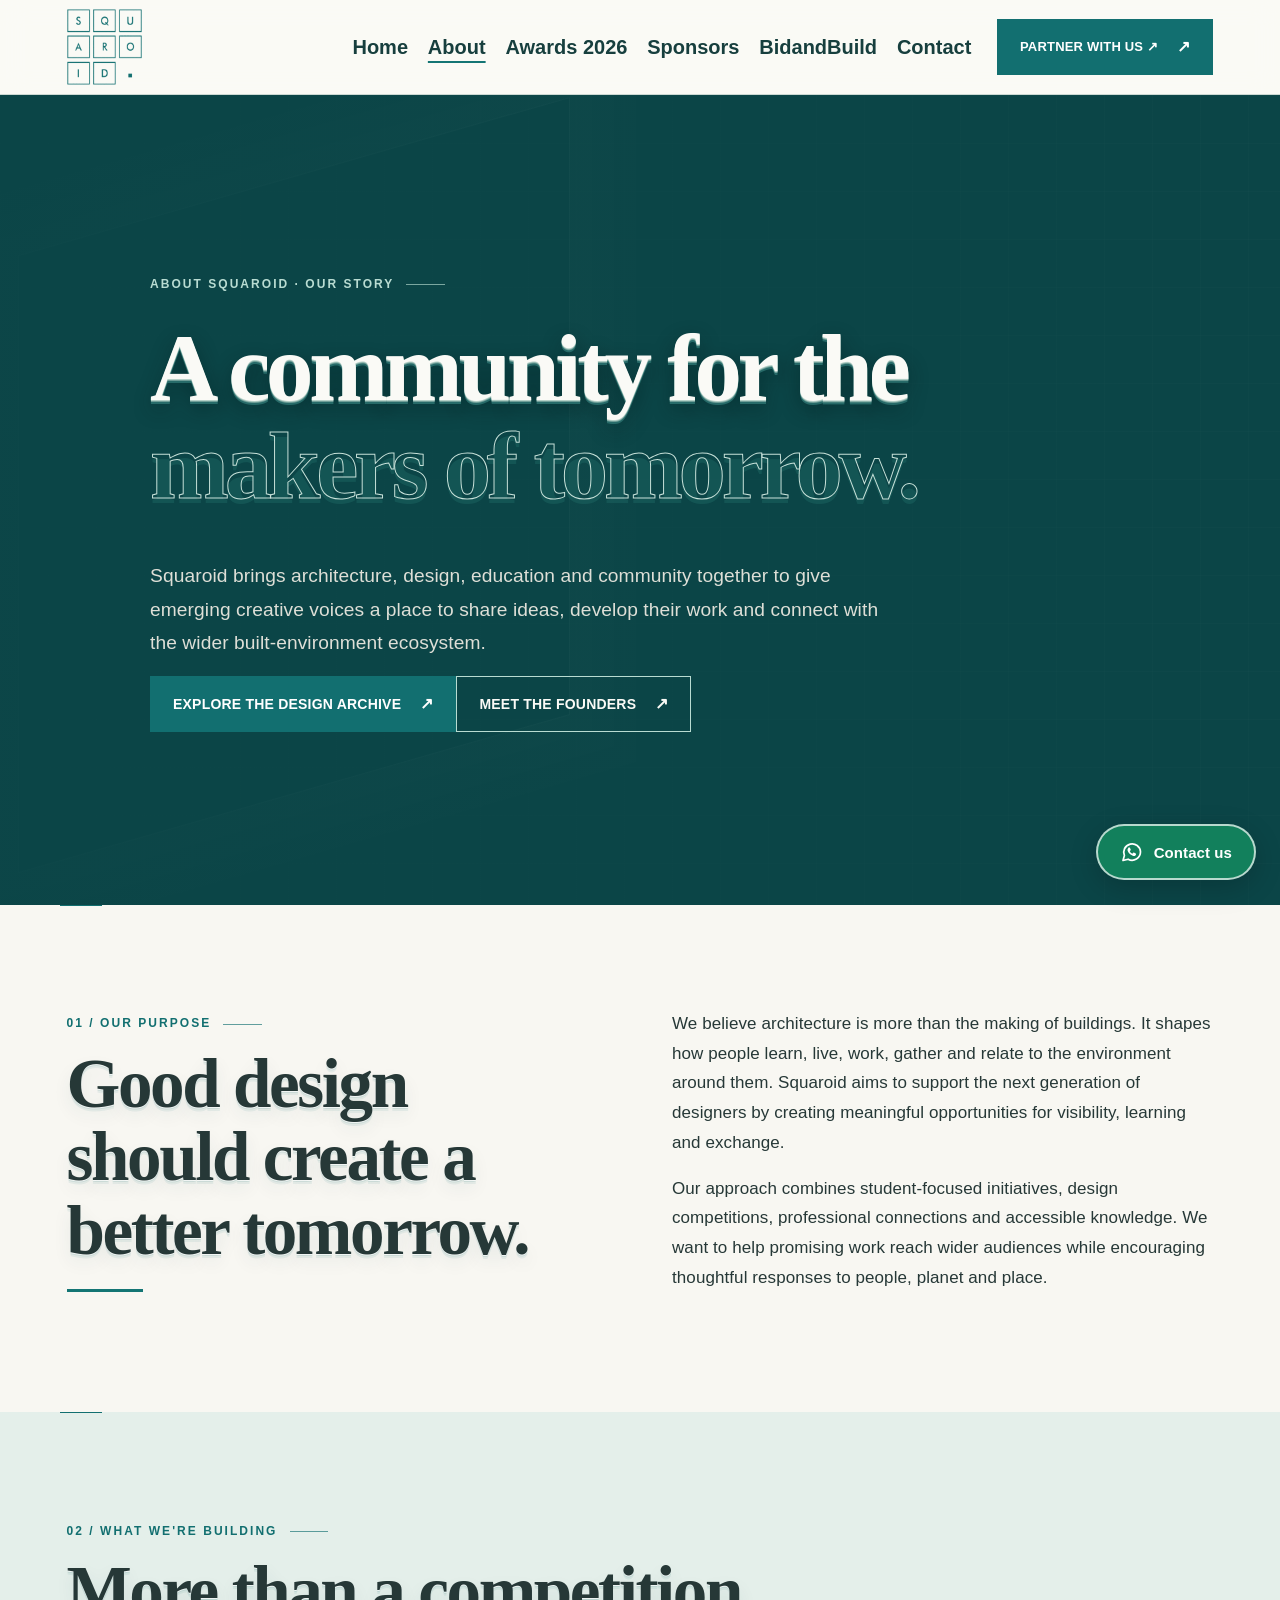
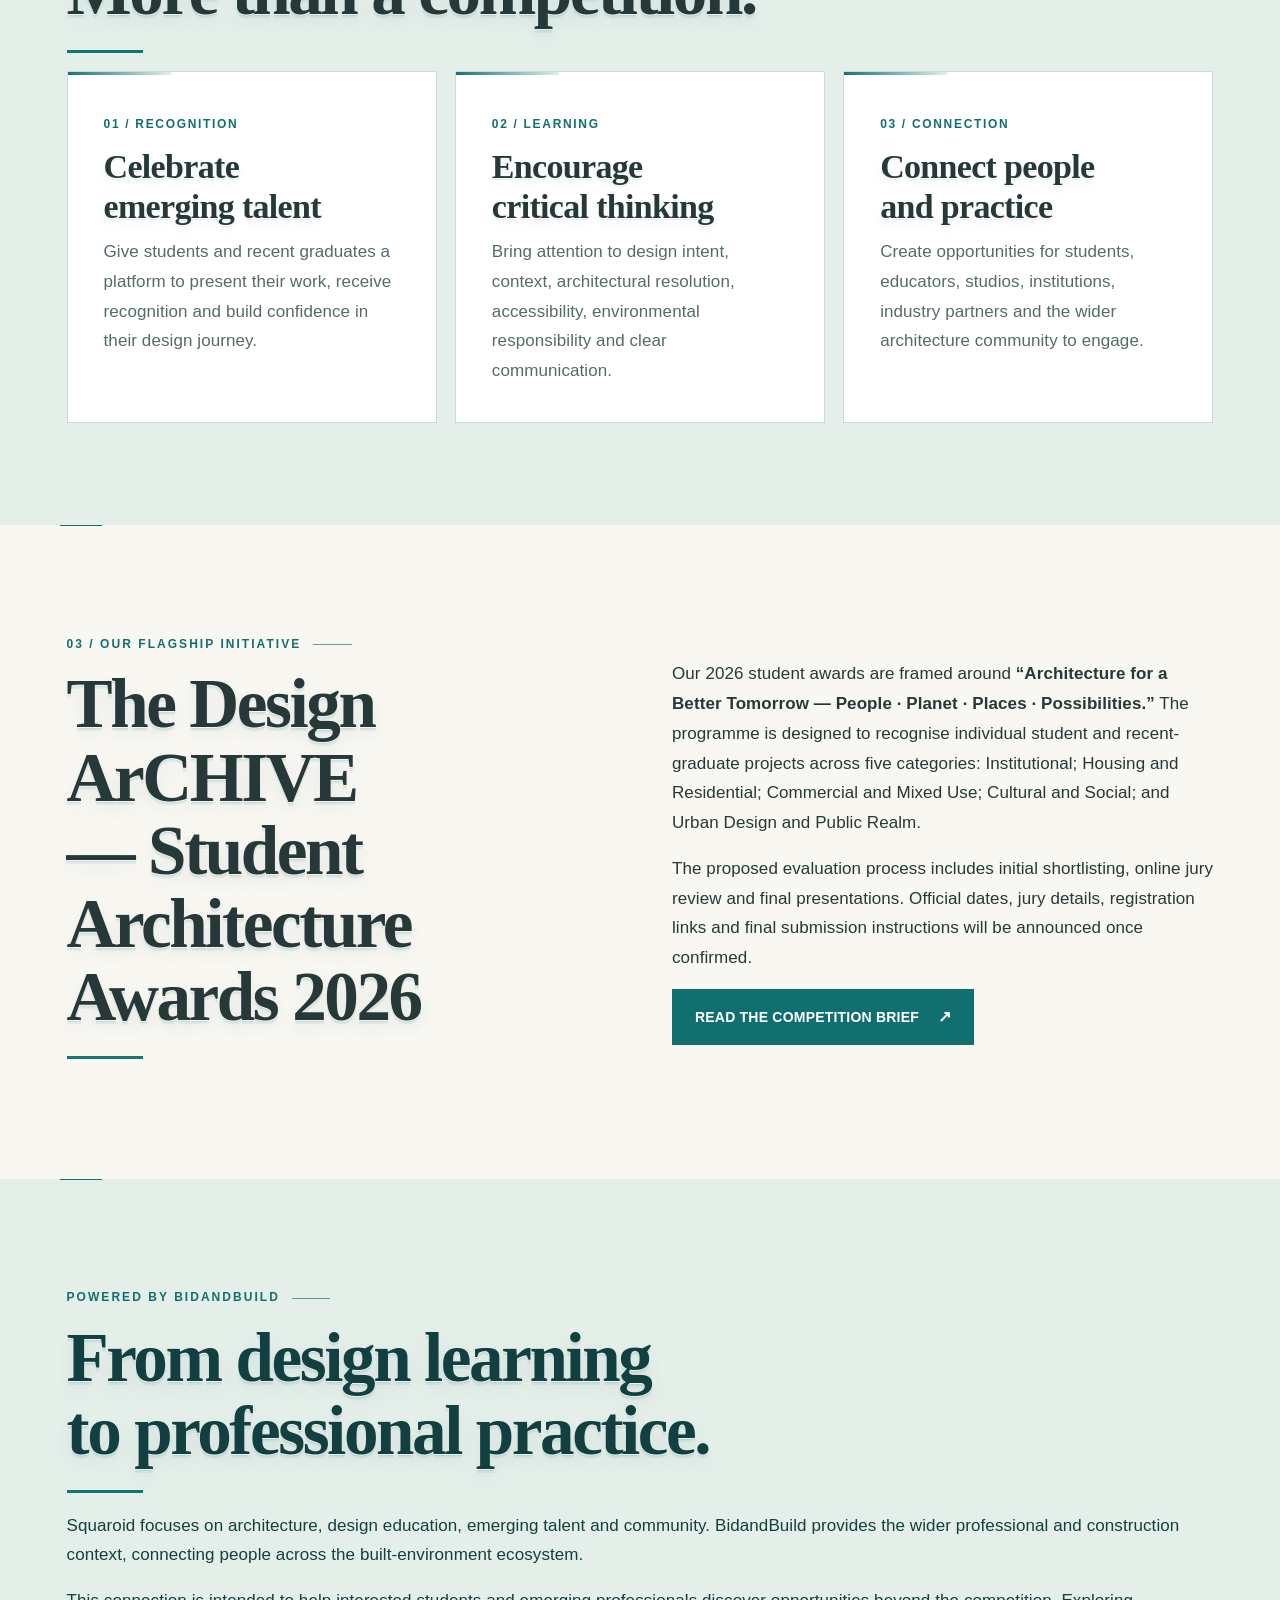
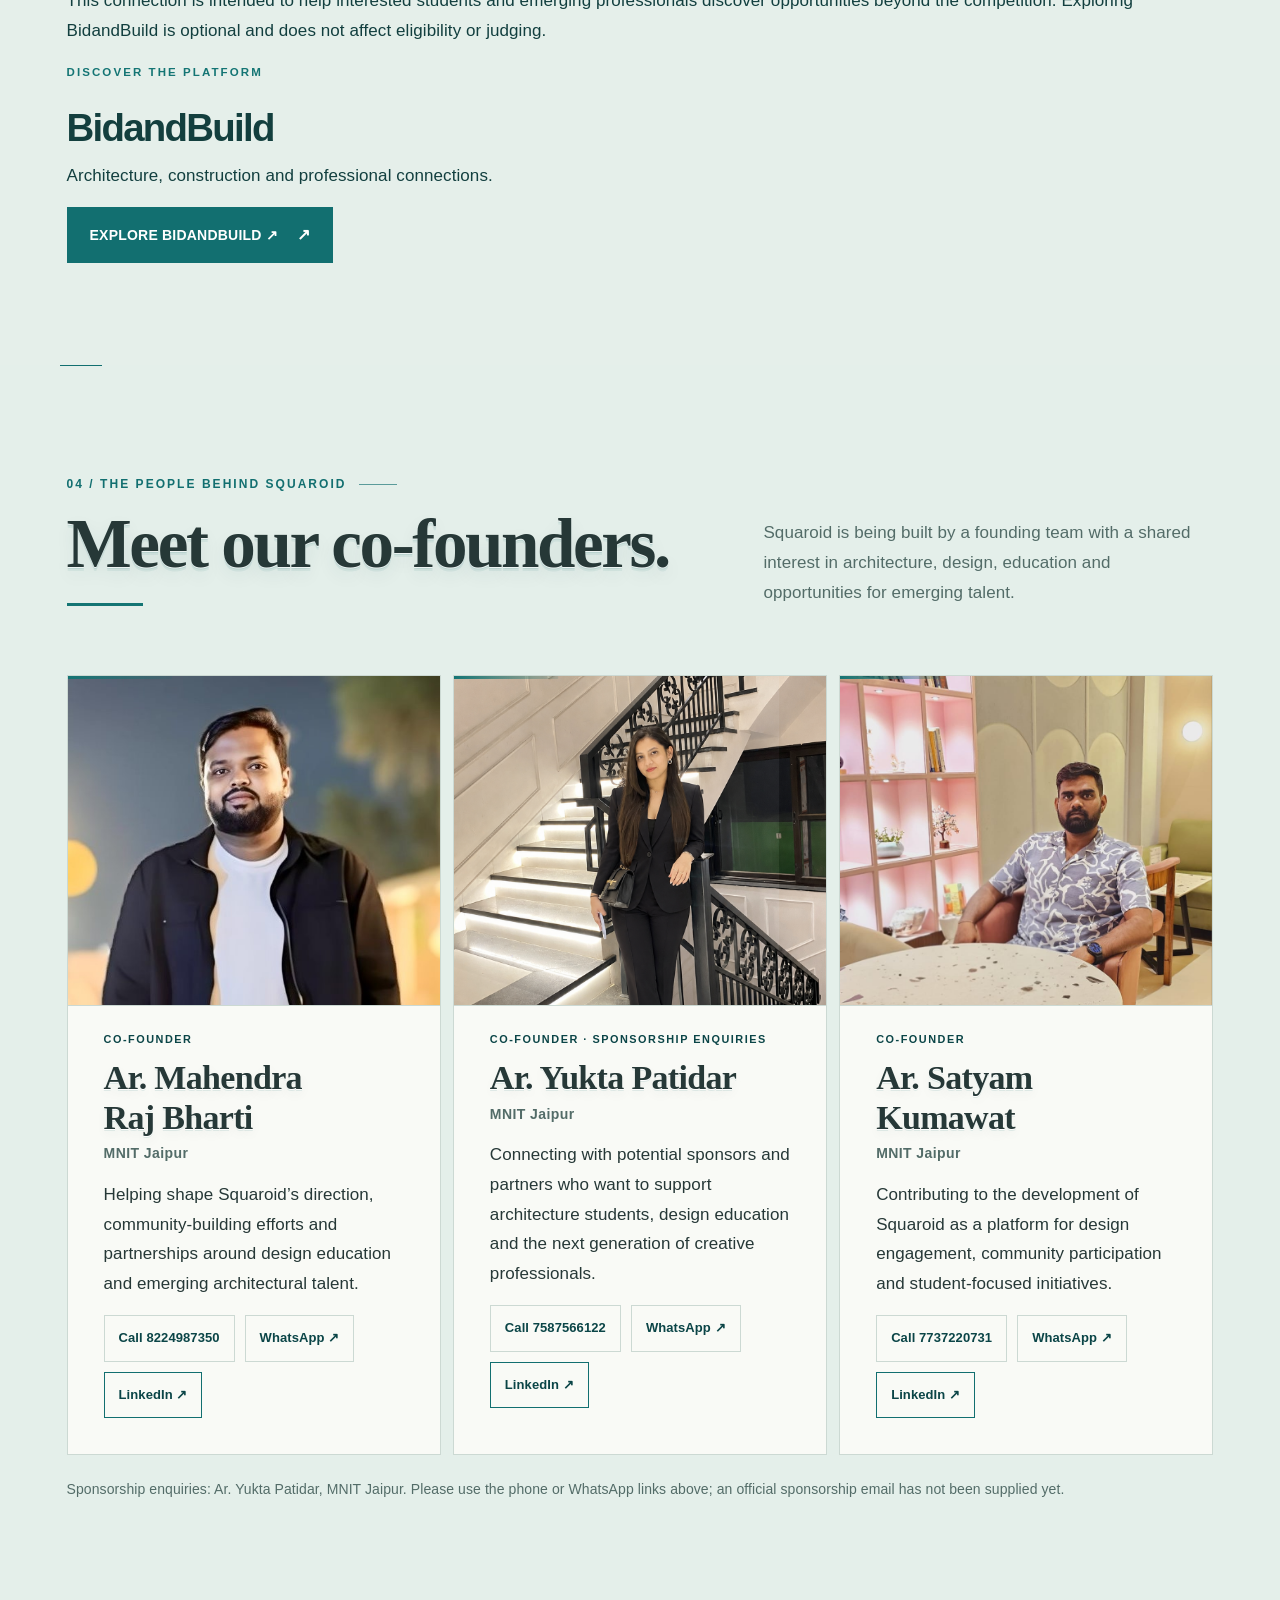
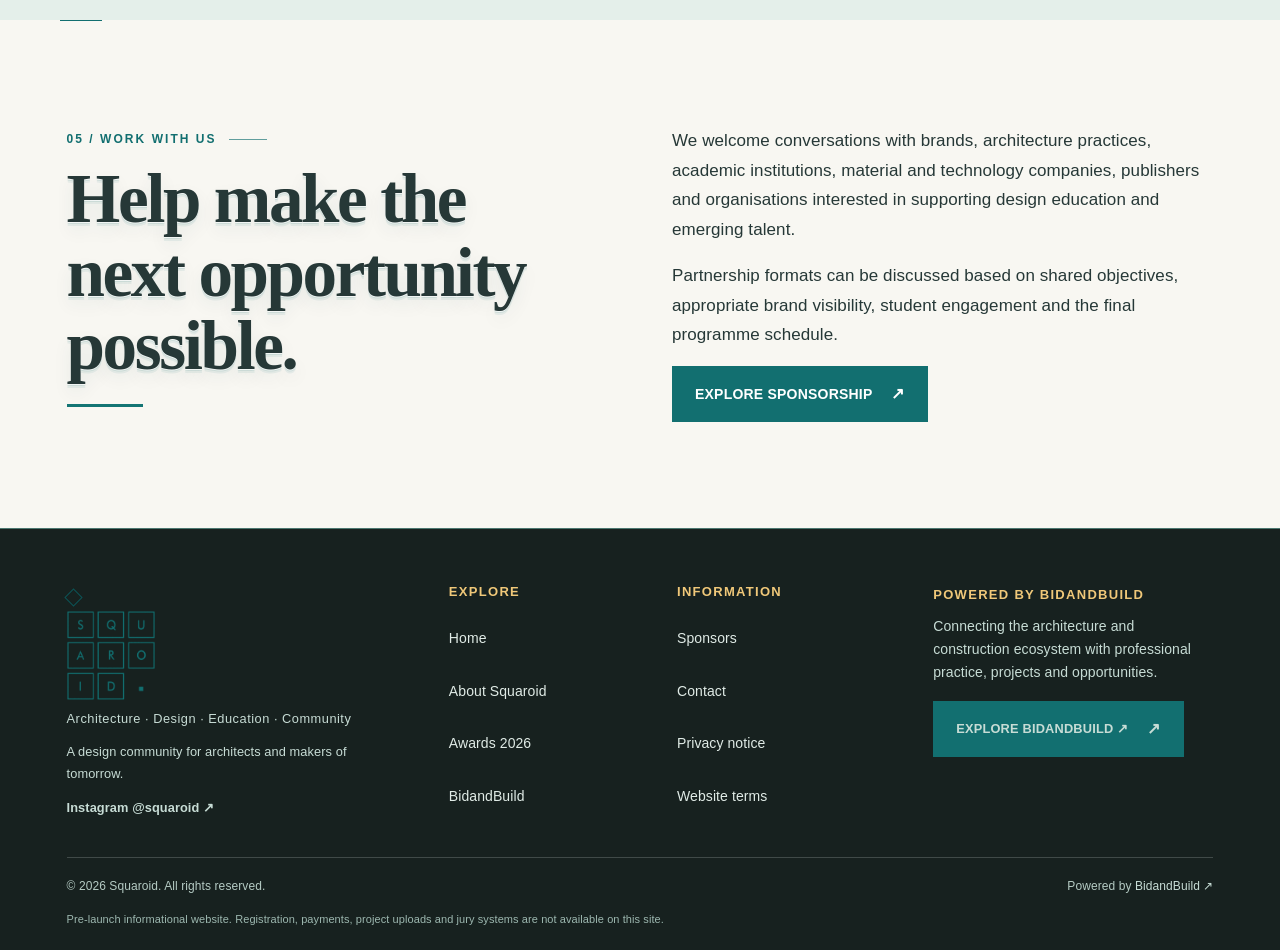
==== about.html @ 677e897d "Configure Squaroid custom domain" ====
<!doctype html>
<!DOCTYPE html>

<!DOCTYPE html>

<!DOCTYPE html>

<html lang="en">
<head>
<meta charset="utf-8"/><meta content="width=device-width,initial-scale=1" name="viewport"/>
<title>About Squaroid | Founding Team, Mission &amp; Community</title>
<meta content="Meet the founding team of Squaroid and discover our mission to connect architecture, design, education and emerging talent through competitions and community." name="description"/>
<meta content="about Squaroid, architecture community India, architecture student awards, design education, architecture competition India, Squaroid founders" name="keywords"/>
<meta content="About Squaroid — Architecture, Design and Community" property="og:title"/>
<meta content="A design community for architects and makers of tomorrow." property="og:description"/>
<link href="assets/squaroid-favicon.png" rel="icon" type="image/png"/><link href="assets/site.css" rel="stylesheet"/>
<meta content="Squaroid" property="og:site_name"/><meta content="website" property="og:type"/><meta content="index,follow,max-image-preview:large" name="robots"/><meta content="https://www.squaroid.in/assets/squaroid-official-logo-teal.png" property="og:image"/><meta content="summary_large_image" name="twitter:card"/><meta content="#F8F7F2" name="theme-color"/><link rel="canonical" href="https://www.squaroid.in/about.html"/><meta property="og:url" content="https://www.squaroid.in/about.html"/></head>
<body>
<header class="site-header"><div class="wrap nav" id="nav">
<a aria-label="Squaroid home" class="brand squaroid-logo-link" href="index.html"><img alt="Squaroid logo: teal letters in architectural grid boxes" src="assets/squaroid-official-logo-teal.png"/></a>
<button aria-expanded="false" aria-label="Open menu" class="menu" id="menu">☰</button>
<nav aria-label="Main navigation" class="nav-links"><a href="index.html">Home</a><a aria-current="page" href="about.html">About</a><a href="competition.html">Awards 2026</a><a href="sponsorship.html">Sponsors</a><a href="bidandbuild.html">BidandBuild</a><a href="contact.html">Contact</a></nav>
<a class="btn btn-small" href="sponsorship.html">Partner with us ↗</a>
</div></header>
<main>
<section class="hero"><div class="wrap hero-content">
<div class="eyebrow">ABOUT SQUAROID · OUR STORY</div>
<h1>A community for the <span class="outline">makers of tomorrow.</span></h1>
<p>Squaroid brings architecture, design, education and community together to give emerging creative voices a place to share ideas, develop their work and connect with the wider built-environment ecosystem.</p>
<div class="hero-actions"><a class="btn" href="competition.html">Explore The Design ArCHIVE</a><a class="btn btn-secondary" href="#founding-team">Meet the Founders</a></div>
</div></section>
<section class="section"><div class="wrap two-col">
<div><div class="eyebrow">01 / Our purpose</div><h2>Good design should create a better tomorrow.</h2></div>
<div><p>We believe architecture is more than the making of buildings. It shapes how people learn, live, work, gather and relate to the environment around them. Squaroid aims to support the next generation of designers by creating meaningful opportunities for visibility, learning and exchange.</p><p>Our approach combines student-focused initiatives, design competitions, professional connections and accessible knowledge. We want to help promising work reach wider audiences while encouraging thoughtful responses to people, planet and place.</p></div>
</div></section>
<section class="section sponsor-focus"><div class="wrap"><div class="eyebrow">02 / What we're building</div><h2>More than a competition.</h2><div class="grid-3">
<article class="tile"><span class="num">01 / RECOGNITION</span><h3>Celebrate emerging talent</h3><p>Give students and recent graduates a platform to present their work, receive recognition and build confidence in their design journey.</p></article>
<article class="tile"><span class="num">02 / LEARNING</span><h3>Encourage critical thinking</h3><p>Bring attention to design intent, context, architectural resolution, accessibility, environmental responsibility and clear communication.</p></article>
<article class="tile"><span class="num">03 / CONNECTION</span><h3>Connect people and practice</h3><p>Create opportunities for students, educators, studios, institutions, industry partners and the wider architecture community to engage.</p></article>
</div></div></section>
<section class="section"><div class="wrap two-col">
<div><div class="eyebrow">03 / Our flagship initiative</div><h2>The Design ArCHIVE — Student Architecture Awards 2026</h2></div>
<div><p>Our 2026 student awards are framed around <strong>“Architecture for a Better Tomorrow — People · Planet · Places · Possibilities.”</strong> The programme is designed to recognise individual student and recent-graduate projects across five categories: Institutional; Housing and Residential; Commercial and Mixed Use; Cultural and Social; and Urban Design and Public Realm.</p><p>The proposed evaluation process includes initial shortlisting, online jury review and final presentations. Official dates, jury details, registration links and final submission instructions will be announced once confirmed.</p><a class="btn" href="competition.html">Read the Competition Brief</a></div>
</div></section>
<section class="section bnb-platform" id="bidandbuild-connection"><div class="wrap bnb-platform-inner"><div><div class="eyebrow">Powered by BidandBuild</div><h2>From design learning to professional practice.</h2><p>Squaroid focuses on architecture, design education, emerging talent and community. BidandBuild provides the wider professional and construction context, connecting people across the built-environment ecosystem.</p><p>This connection is intended to help interested students and emerging professionals discover opportunities beyond the competition. Exploring BidandBuild is optional and does not affect eligibility or judging.</p></div><div class="bnb-card"><span class="bnb-kicker">DISCOVER THE PLATFORM</span><div class="bnb-wordmark">BidandBuild</div><p>Architecture, construction and professional connections.</p><a class="btn" href="https://www.bidandbuild.in/?utm_source=squaroid&amp;utm_medium=website&amp;utm_campaign=brand_awareness" rel="noopener noreferrer" target="_blank">Explore BidandBuild ↗</a></div></div></section>
<section class="section sponsor-focus" id="founding-team"><div class="wrap">
<div class="section-head"><div><div class="eyebrow">04 / The people behind Squaroid</div><h2>Meet our co-founders.</h2></div><p>Squaroid is being built by a founding team with a shared interest in architecture, design, education and opportunities for emerging talent.</p></div>
<div class="team-grid"><article class="contact-card team-card">
<img alt="Ar. Mahendra Raj Bharti, Squaroid co-founder" class="founder-photo" decoding="async" loading="lazy" src="assets/founder-mahendra-original.jpg"/>
<div class="person-role">Co-founder</div>
<h3>Ar. Mahendra Raj Bharti</h3>
<p class="affiliation">MNIT Jaipur</p>
<p>Helping shape Squaroid’s direction, community-building efforts and partnerships around design education and emerging architectural talent.</p>
<div class="contact-actions">
<a href="tel:+918224987350">Call 8224987350</a>
<a href="https://wa.me/918224987350" rel="noopener noreferrer" target="_blank">WhatsApp ↗</a>
<a aria-label="View Ar. Mahendra Raj Bharti on LinkedIn" href="https://www.linkedin.com/in/mahendrarajbharti/" rel="noopener noreferrer" target="_blank">LinkedIn ↗</a>
</div>
</article>
<article class="contact-card team-card">
<img alt="Ar. Yukta Patidar, Squaroid co-founder and sponsorship contact" class="founder-photo" decoding="async" loading="lazy" src="assets/founder-yukta-original.png"/>
<div class="person-role">Co-founder · Sponsorship Enquiries</div>
<h3>Ar. Yukta Patidar</h3>
<p class="affiliation">MNIT Jaipur</p>
<p>Connecting with potential sponsors and partners who want to support architecture students, design education and the next generation of creative professionals.</p>
<div class="contact-actions">
<a href="tel:+917587566122">Call 7587566122</a>
<a href="https://wa.me/917587566122" rel="noopener noreferrer" target="_blank">WhatsApp ↗</a>
<a aria-label="View Ar. Yukta Patidar on LinkedIn" href="http://www.linkedin.com/in/yukta-patidar" rel="noopener noreferrer" target="_blank">LinkedIn ↗</a>
</div>
</article>
<article class="contact-card team-card">
<img alt="Ar. Satyam Kumawat, Squaroid co-founder" class="founder-photo" decoding="async" loading="lazy" src="assets/founder-satyam-original.jpeg"/>
<div class="person-role">Co-founder</div>
<h3>Ar. Satyam Kumawat</h3>
<p class="affiliation">MNIT Jaipur</p>
<p>Contributing to the development of Squaroid as a platform for design engagement, community participation and student-focused initiatives.</p>
<div class="contact-actions">
<a href="tel:+917737220731">Call 7737220731</a>
<a href="https://wa.me/917737220731" rel="noopener noreferrer" target="_blank">WhatsApp ↗</a>
<a aria-label="View Ar. Satyam Kumawat on LinkedIn" href="https://www.linkedin.com/in/satyam-kumawat-3a5572195?utm_source=share_via&amp;utm_content=profile&amp;utm_medium=member_android" rel="noopener noreferrer" target="_blank">LinkedIn ↗</a>
</div>
</article></div>
<p class="small muted" style="margin-top:22px">Sponsorship enquiries: Ar. Yukta Patidar, MNIT Jaipur. Please use the phone or WhatsApp links above; an official sponsorship email has not been supplied yet.</p>
</div></section>
<section class="section"><div class="wrap two-col"><div><div class="eyebrow">05 / Work with us</div><h2>Help make the next opportunity possible.</h2></div><div><p>We welcome conversations with brands, architecture practices, academic institutions, material and technology companies, publishers and organisations interested in supporting design education and emerging talent.</p><p>Partnership formats can be discussed based on shared objectives, appropriate brand visibility, student engagement and the final programme schedule.</p><a class="btn" href="sponsorship.html">Explore Sponsorship</a></div></div></section>
</main>
<footer class="site-footer"><div class="wrap"><div class="footer-grid">
<div class="footer-intro"><a aria-label="Squaroid home" class="brand squaroid-footer-logo" href="index.html"><img alt="Squaroid logo" src="assets/squaroid-official-logo-teal.png"/></a><p class="footer-tagline">Architecture · Design · Education · Community</p><p>A design community for architects and makers of tomorrow.</p><a class="footer-social" href="https://www.instagram.com/squaroid/" rel="noopener noreferrer" target="_blank">Instagram @squaroid ↗</a></div>
<div class="footer-links"><strong>Explore</strong><a href="index.html">Home</a><a href="about.html">About Squaroid</a><a href="competition.html">Awards 2026</a><a href="bidandbuild.html">BidandBuild</a></div>
<div class="footer-links"><strong>Information</strong><a href="sponsorship.html">Sponsors</a><a href="contact.html">Contact</a><a href="privacy.html">Privacy notice</a><a href="terms.html">Website terms</a></div>
<div class="footer-partner"><strong>Powered by BidandBuild</strong><p>Connecting the architecture and construction ecosystem with professional practice, projects and opportunities.</p><a class="btn btn-small" href="https://www.bidandbuild.in/?utm_source=squaroid&amp;utm_medium=website&amp;utm_campaign=brand_footer" rel="noopener noreferrer" target="_blank">Explore BidandBuild ↗</a></div>
</div><div class="footer-bottom"><span>© 2026 Squaroid. All rights reserved.</span><span>Powered by <a href="https://www.bidandbuild.in/?utm_source=squaroid&amp;utm_medium=website&amp;utm_campaign=brand_footer" rel="noopener noreferrer" target="_blank">BidandBuild ↗</a></span></div><p class="footer-note">Pre-launch informational website. Registration, payments, project uploads and jury systems are not available on this site.</p></div></footer>
<script defer="" src="assets/site.js"></script>
<a aria-label="Contact Squaroid on WhatsApp" class="whatsapp-float" href="https://wa.me/917587566122?text=Hello%20Squaroid%2C%20I%20would%20like%20to%20know%20more%20about%20the%20Design%20ArCHIVE%20Awards%20and%20partnership%20opportunities." rel="noopener noreferrer" target="_blank"><svg aria-hidden="true" class="whatsapp-symbol" focusable="false" viewbox="0 0 24 24"><path d="M20.5 11.8a8.4 8.4 0 0 1-12.4 7.4L3 20.5l1.4-4.9a8.4 8.4 0 1 1 16.1-3.8Z" fill="none" stroke="currentColor" stroke-linejoin="round" stroke-width="1.7"></path><path d="M8.2 7.9c.2-.5.4-.5.7-.5h.5c.2 0 .4.1.5.4l.8 1.8c.1.2.1.4-.1.6l-.6.7c-.2.2-.2.4-.1.6.5.9 1.2 1.6 2.1 2.1.2.1.4.1.6-.1l.7-.8c.2-.2.4-.2.6-.1l1.8.8c.3.1.4.3.4.5 0 .4-.2 1.1-.7 1.5-.5.4-1.1.6-1.8.5-1-.1-2.3-.7-3.7-1.9-1.2-1-2.1-2.4-2.3-3.5-.2-.9.1-1.8.6-2.3Z" fill="currentColor"></path></svg><span class="whatsapp-label">Contact us</span></a>
</body></html>
---- assets/site.css ----
:root{--ink:#20221f;--paper:#efede6;--white:#faf9f5;--muted:#777970;--line:#cbc8bd;--bronze:#b88759;--bronze-dark:#80583a;--sage:#6e817f;--serif:"Playfair Display",Georgia,serif;--sans:"DM Sans",Arial,sans-serif}
*{box-sizing:border-box}html{scroll-behavior:smooth;scroll-padding-top:90px}body{margin:0;color:var(--ink);background:var(--paper);font-family:var(--sans);line-height:1.65;background-image:linear-gradient(#464c4407 1px,transparent 1px),linear-gradient(90deg,#464c4407 1px,transparent 1px);background-size:32px 32px}a{color:inherit;text-decoration:none}img{max-width:100%;display:block}.wrap{width:min(1160px,calc(100% - 42px));margin:auto}.eyebrow{font-size:.7rem;letter-spacing:.18em;text-transform:uppercase;font-weight:700;color:var(--bronze-dark)}h1,h2,h3,.serif{font-family:var(--serif);font-weight:500;letter-spacing:-.035em}h1{font-size:clamp(3rem,8vw,6.5rem);line-height:.98;margin:18px 0 22px}h2{font-size:clamp(2.25rem,5vw,4rem);line-height:1.08;margin:10px 0 18px}h3{font-size:1.35rem;line-height:1.3;margin:8px 0}p{margin:0 0 16px}.muted{color:var(--muted)}.small{font-size:.82rem}.topline{height:4px;background:linear-gradient(90deg,var(--sage),var(--bronze),#ded1b9)}
header{position:sticky;top:0;z-index:20;background:#efede6ed;backdrop-filter:blur(14px);border-bottom:1px solid var(--line)}.nav{min-height:75px;display:flex;align-items:center;justify-content:space-between;gap:20px}.brand{font-weight:700;letter-spacing:.15em;font-size:1.08rem;white-space:nowrap}.brand:before{content:"";display:inline-block;width:11px;height:11px;border:1px solid var(--bronze-dark);transform:rotate(45deg);margin-right:10px}.brand small{display:block;margin-left:23px;font-size:.56rem;font-weight:500;letter-spacing:.04em;color:var(--muted)}.navlinks{display:flex;gap:19px;font-size:.78rem}.navlinks a:hover{color:var(--bronze-dark)}.nav-cta{border:1px solid var(--ink);padding:10px 13px;font-size:.7rem;font-weight:700;letter-spacing:.08em;text-transform:uppercase}.nav-cta:hover{background:var(--ink);color:var(--white)}.menu{display:none;border:0;background:none;font-size:1.6rem}
.btn{display:inline-flex;align-items:center;justify-content:center;padding:13px 17px;border:1px solid var(--ink);background:transparent;color:var(--ink);font-size:.72rem;font-weight:700;letter-spacing:.08em;text-transform:uppercase;transition:transform .25s,background .25s,color .25s;position:relative;overflow:hidden}.btn:hover{transform:translateY(-2px);background:var(--ink);color:white}.btn.gold{background:var(--bronze);border-color:var(--bronze);color:#191b18}.btn.gold:hover{background:#c69a6c}.btn.light{border-color:#e8e1d5;color:white}.btn.light:hover{background:white;color:var(--ink)}.hero{min-height:570px;display:flex;align-items:center;position:relative;overflow:hidden;background:#202521;color:#f8f5ee;isolation:isolate}.hero-bg{position:absolute;inset:0;z-index:-2;background:linear-gradient(90deg,#171a17f2 0%,#171a17c9 48%,#171a1728 100%),url("https://images.unsplash.com/photo-1511818966892-d7d671e672a2?auto=format&fit=crop&w=2200&q=85") center/cover}.hero:after{content:"";position:absolute;inset:18px;z-index:-1;border:1px solid #e8d7bb38;pointer-events:none}.hero-content{padding:80px 0;max-width:850px}.hero .eyebrow{color:#d4b48b}.hero .outline{color:transparent;-webkit-text-stroke:1px #f4ead9}.hero p{max-width:620px;color:#dedfd7;font-size:1.04rem}.actions{display:flex;flex-wrap:wrap;gap:12px;margin:25px 0}.hero-meta{display:flex;gap:30px;flex-wrap:wrap;border-top:1px solid #666a60;padding-top:18px;color:#d0d0c7;font-size:.68rem;text-transform:uppercase;letter-spacing:.1em}.hero-meta strong{display:block;color:#fff;font-size:.82rem;letter-spacing:.03em}
.section{padding:80px 0;position:relative}.section:before{content:"";position:absolute;left:max(21px,calc((100% - 1160px)/2));top:0;width:42px;height:1px;background:var(--bronze)}.section-head{display:flex;justify-content:space-between;align-items:end;gap:28px;margin-bottom:35px}.section-head p{max-width:450px;color:var(--muted)}.two-col{display:grid;grid-template-columns:1fr 1fr;gap:55px;align-items:center}.intro-copy{font-size:1.08rem}.pillars{display:grid;grid-template-columns:1fr 1fr;border-top:1px solid var(--line);border-left:1px solid var(--line)}.pillar{padding:21px;border-right:1px solid var(--line);border-bottom:1px solid var(--line);min-height:140px;transition:transform .25s}.pillar:hover,.tile:hover{transform:translateY(-4px)}.pillar .num{font-size:.68rem;color:var(--bronze-dark)}.pillar h3{font-size:1.4rem}.pillar p{font-size:.8rem;color:var(--muted);margin:0}.dark{background:#202521;color:var(--white);background-image:linear-gradient(90deg,transparent 49.8%,#ffffff0a 50%,transparent 50.2%),linear-gradient(#ffffff08 1px,transparent 1px);background-size:100% 100%,100% 48px}.dark .eyebrow{color:#c9a779}.dark p{color:#c4c5bc}.grid-2{display:grid;grid-template-columns:repeat(2,1fr);gap:12px}.grid-3{display:grid;grid-template-columns:repeat(3,1fr);gap:12px}.grid-4{display:grid;grid-template-columns:repeat(4,1fr);gap:10px}.tile{border:1px solid var(--line);padding:22px;min-height:140px;transition:transform .25s,border-color .25s;background:#faf9f540}.tile:hover{border-color:var(--bronze)}.tile p{font-size:.84rem;color:var(--muted);margin-bottom:0}.tile .num{font-size:.7rem;color:var(--bronze-dark);letter-spacing:.1em}.tile h3{margin:10px 0}.tag-row{display:flex;gap:8px;flex-wrap:wrap;margin:18px 0}.tag{border:1px solid #c2bcaf;padding:7px 10px;font-size:.72rem}.fees{display:flex;gap:30px;border-block:1px solid #c6c0b3;padding:16px 0;margin:22px 0}.fees strong{display:block;font:500 1.65rem var(--serif)}.fees span{font-size:.67rem;color:var(--muted);text-transform:uppercase;letter-spacing:.1em}.note{border-left:3px solid var(--bronze);padding:12px 15px;background:#f3eee3;font-size:.82rem;color:#55564f;margin:18px 0}.banner{padding:62px 0;background:#cfc8b9}.banner .quote{font:clamp(1.5rem,3vw,2.5rem)/1.35 var(--serif)}.timeline{display:grid;grid-template-columns:repeat(4,1fr);border-top:1px solid var(--line);border-left:1px solid var(--line)}.time{padding:20px;border-right:1px solid var(--line);border-bottom:1px solid var(--line);min-height:145px}.time .n{font:2rem var(--serif);color:var(--bronze-dark)}.time p{font-size:.82rem;color:var(--muted);margin-top:8px}.award-grid{display:grid;grid-template-columns:repeat(3,1fr);gap:1px;background:#bdb7aa;border:1px solid #bdb7aa}.award{padding:26px;background:#f0ede5;min-height:195px}.award .amount{font:2.4rem/1.1 var(--serif);color:var(--bronze-dark);margin:18px 0 8px}.award p{font-size:.82rem;color:var(--muted)}.criteria{border-top:1px solid var(--line)}.criterion{display:grid;grid-template-columns:1fr 55px;gap:10px;padding:12px 0;border-bottom:1px solid var(--line);font-size:.86rem}.criterion strong{text-align:right}.logo-slot{min-height:105px;border:1px dashed #9c988e;display:flex;align-items:center;justify-content:center;text-align:center;padding:12px;color:#686a62;font-size:.7rem;letter-spacing:.08em;text-transform:uppercase;background:#efede680}.tier{border:1px solid #bdb7aa;padding:24px;background:#e8e4db;min-height:200px}.tier p{font-size:.82rem;color:#66685f}.faq{border-top:1px solid var(--line);padding:18px 0}.faq h3{font-size:1.3rem}.faq p{font-size:.84rem;color:var(--muted);margin:0}.form-shell{max-width:750px;border:1px solid var(--line);padding:26px;background:#faf9f570}.form-shell label{display:block;font-size:.8rem;font-weight:600;margin:14px 0 5px}.form-shell input,.form-shell textarea,.form-shell select{width:100%;padding:12px;border:1px solid #bdb7aa;background:#faf9f5;color:var(--ink);font:inherit}.form-shell textarea{min-height:115px}.form-shell .note{margin-bottom:0}.form-shell button{cursor:pointer}.final-cta{background:#252a25;color:#fff;padding:68px 0}.final-inner{display:flex;justify-content:space-between;align-items:end;gap:30px}.final-cta .eyebrow{color:#c9a779}.final-cta p{color:#c8c9c1;max-width:600px}
footer{background:#171a17;color:#dddcd5;padding:42px 0 22px;border-top:3px solid #8f7556}.footer-grid{display:grid;grid-template-columns:2fr 1fr 1fr;gap:35px;padding-bottom:30px}.footer-brand{font-weight:700;letter-spacing:.13em}.footer-grid p,.footer-grid a{font-size:.8rem;color:#aaa99f}.footer-grid a{display:block;margin:8px 0}.footer-grid a:hover{color:#fff}.footer-note{font-size:.75rem;color:#aaa99f;max-width:620px}.copyright{border-top:1px solid #3c4038;padding-top:16px;display:flex;justify-content:space-between;gap:15px;color:#8e9086;font-size:.7rem}
.reveal{opacity:0;transform:translateY(18px);transition:opacity .7s,transform .7s cubic-bezier(.2,.7,.2,1)}.reveal.visible{opacity:1;transform:none}.reveal[data-delay="1"]{transition-delay:.08s}.reveal[data-delay="2"]{transition-delay:.16s}.reveal[data-delay="3"]{transition-delay:.24s}@keyframes rise{from{opacity:0;transform:translateY(16px)}to{opacity:1;transform:none}}.hero .eyebrow,.hero h1,.hero p,.hero .actions,.hero-meta{animation:rise .8s both}.hero h1{animation-delay:.08s}.hero p{animation-delay:.15s}.hero .actions{animation-delay:.22s}.hero-meta{animation-delay:.29s}
@media(max-width:900px){.navlinks{display:none}.nav-cta{display:none}.menu{display:block}.nav.open{flex-wrap:wrap;padding:12px 0}.nav.open .navlinks{display:flex;order:3;width:100%;flex-direction:column;gap:0}.nav.open .navlinks a{padding:9px 0;border-top:1px solid var(--line)}.two-col{gap:28px}.grid-4{grid-template-columns:repeat(2,1fr)}.timeline{grid-template-columns:repeat(2,1fr)}.award-grid,.grid-3{grid-template-columns:1fr}.section{padding:62px 0}.section-head,.two-col{display:grid;grid-template-columns:1fr;gap:20px}.final-inner{display:block}.final-inner .actions{margin-top:22px}.footer-grid{grid-template-columns:1fr 1fr}.footer-grid>div:first-child{grid-column:1/-1}}
@media(max-width:560px){.wrap{width:calc(100% - 32px)}h1{font-size:3.2rem}.hero{min-height:590px}.hero-meta{gap:16px}.hero-meta>div{min-width:40%}.grid-2,.grid-4{grid-template-columns:1fr}.fees{gap:20px}.footer-grid{grid-template-columns:1fr}.footer-grid>div:first-child{grid-column:auto}.copyright{display:block}.copyright span{display:block;margin:5px 0}.section:before{left:16px}}
@media(prefers-reduced-motion:reduce){html{scroll-behavior:auto}*,*:before,*:after{animation-duration:.01ms!important;animation-iteration-count:1!important;transition-duration:.01ms!important;scroll-behavior:auto!important}.reveal{opacity:1;transform:none}}

/* Sponsor-first typographic identity; no legacy square-letter logo */
.squaroid-wordmark{display:flex;flex-direction:column;gap:1px;line-height:1.1;text-decoration:none;letter-spacing:0!important}
.squaroid-wordmark:before{display:none!important}
.wordmark-main{font-family:var(--serif);font-weight:600;font-size:1.5rem;letter-spacing:.18em;color:inherit;text-shadow:0 1px 0 #d9d2c6,1px 2px 0 #8d877b,2px 4px 0 #4e5149;display:block;transition:transform .35s,text-shadow .35s}
.squaroid-wordmark:hover .wordmark-main{transform:perspective(300px) rotateX(8deg) translateY(-2px);text-shadow:0 1px 0 #d9d2c6,1px 2px 0 #8d877b,2px 4px 0 #4e5149,0 8px 14px #20221f35}
.wordmark-dot{color:var(--bronze)}
.wordmark-sub{display:block;font-family:var(--sans);font-size:.5rem!important;font-weight:500!important;letter-spacing:.12em!important;color:var(--muted);line-height:1.5;margin:4px 0 0!important;max-width:none!important}
footer .wordmark-main{color:#f4eee4}
footer .wordmark-sub{color:#aaa99f}
.contact-card{border:1px solid var(--line);padding:22px;background:#faf9f570;position:relative;overflow:hidden;transition:transform .35s,border-color .35s,box-shadow .35s}
.contact-card:before{content:"";position:absolute;top:0;left:0;width:3px;height:100%;background:var(--bronze);transform:scaleY(0);transform-origin:bottom;transition:transform .35s}
.contact-card:hover{transform:translateY(-4px);border-color:var(--bronze);box-shadow:0 14px 28px #20221f12}
.contact-card:hover:before{transform:scaleY(1)}
.contact-card .person-role{font-size:.68rem;letter-spacing:.14em;text-transform:uppercase;color:var(--bronze-dark);font-weight:700}
.contact-card h3{font-size:1.45rem;margin:9px 0 4px}
.contact-card .affiliation{font-size:.85rem;color:var(--muted);margin-bottom:14px}
.contact-actions{display:flex;gap:9px;flex-wrap:wrap;margin-top:15px}
.contact-actions a{display:inline-flex;padding:9px 11px;border:1px solid var(--line);font-size:.75rem;font-weight:700}
.contact-actions a:hover{background:var(--ink);color:#fff}
.sponsor-focus{background:#ded8cb}
.sponsor-focus .contact-card{background:#f5f2eb}
.team-grid{display:grid;grid-template-columns:repeat(3,1fr);gap:12px}
@media(max-width:720px){.team-grid{grid-template-columns:1fr}.wordmark-main{font-size:1.25rem}.wordmark-sub{font-size:.45rem!important;letter-spacing:.08em!important}}

/* Squaroid design system refinement — legibility, grid and proportional rhythm */
:root{
 --space-unit:8px;
 --type-body:17px;
 --type-small:14px;
 --type-lead:clamp(18px,1.35vw,21px);
 --type-h1:clamp(48px,7vw,96px);
 --type-h2:clamp(34px,4.2vw,58px);
 --type-h3:clamp(23px,2.3vw,31px);
 --page-gutter:clamp(22px,5.4vw,88px);
 --content-max:1240px;
}
html{scroll-behavior:smooth}
body{font-size:var(--type-body);line-height:1.72;letter-spacing:.005em}
.wrap{width:min(calc(100% - var(--page-gutter)*2),var(--content-max));margin-inline:auto}
p,li{font-size:1rem;line-height:1.72}
small,.small,.muted.small{font-size:var(--type-small)}
h1{font-size:var(--type-h1);line-height:.99;letter-spacing:-.045em}
h2{font-size:var(--type-h2);line-height:1.08;letter-spacing:-.035em}
h3{font-size:var(--type-h3);line-height:1.18;letter-spacing:-.02em}
.section{padding-block:clamp(64px,8vw,112px)}
.section-head{gap:clamp(22px,4vw,60px);margin-bottom:clamp(28px,4vw,52px)}
.hero{min-height:min(850px,92svh);display:flex;align-items:center}
.hero-content{max-width:920px;padding-block:clamp(72px,10vw,128px)}
.hero p{font-size:var(--type-lead);max-width:680px}
.eyebrow{font-size:12px;letter-spacing:.17em;font-weight:700}
.nav{min-height:92px;gap:28px}
.squaroid-wordmark .wordmark-main{font-size:clamp(27px,2.5vw,38px);letter-spacing:.15em;text-shadow:0 1px 0 #d9d2c6,1px 2px 0 #8d877b,2px 4px 0 #4e5149,0 8px 15px #20221f20}
.squaroid-wordmark .wordmark-sub{font-size:10px!important;letter-spacing:.105em!important;max-width:290px;line-height:1.5}
.btn{font-size:14px;min-height:48px;padding:14px 22px}
.tile,.contact-card,.award,.tier,.time{padding:clamp(22px,3vw,34px)}
.tile p,.contact-card p{font-size:16px}
.grid-3{gap:18px}
.two-col{gap:clamp(28px,5vw,72px)}
.contact-card h3{font-size:clamp(24px,2.4vw,32px)}
.contact-actions a{font-size:14px;padding:12px 15px}
table{font-size:15px}
footer{font-size:15px}
@media(max-width:720px){
 :root{--page-gutter:22px;--type-body:16px;--type-h1:clamp(43px,12vw,66px);--type-h2:clamp(31px,8vw,42px);--type-h3:24px}
 .nav{min-height:78px;gap:14px}
 .hero{min-height:76svh}
 .hero-content{padding-block:64px}
 .section{padding-block:62px}
 .squaroid-wordmark .wordmark-main{font-size:26px}
 .squaroid-wordmark .wordmark-sub{font-size:8px!important;letter-spacing:.07em!important;max-width:230px}
}

/* SQUAROID TEAL EDITION — accessible responsive architectural design */
:root{
 --ink:#173b3c;
 --paper:#f8f8f4;
 --surface:#eeefea;
 --muted:#586e6c;
 --line:#c8d5d1;
 --bronze:#2c8580;
 --bronze-dark:#155f60;
 --depth-gold:#83b9b1;
 --teal:#126f70;
 --teal-dark:#0d4f52;
 --teal-soft:#dcebe6;
 --page-gutter:clamp(20px,5vw,76px);
 --content-max:1240px;
 --type-body:17px;
 --type-h1:clamp(43px,7vw,92px);
 --type-h2:clamp(32px,4.2vw,56px);
 --type-h3:clamp(22px,2.5vw,30px);
 --ease-architecture:cubic-bezier(.18,.72,.22,1);
}
html{scroll-behavior:smooth;scroll-padding-top:90px}
body{background:var(--paper);color:var(--ink);font-size:var(--type-body);line-height:1.72}
.wrap{width:min(calc(100% - var(--page-gutter)*2),var(--content-max));margin-inline:auto}
p,li{font-size:1rem;line-height:1.72}
h1{font-size:var(--type-h1);line-height:1;letter-spacing:-.045em}
h2{font-size:var(--type-h2);line-height:1.1;letter-spacing:-.035em}
h3{font-size:var(--type-h3);line-height:1.2;letter-spacing:-.02em}
.section{padding-block:clamp(58px,7.5vw,104px)}
.section-head{gap:clamp(20px,4vw,54px);margin-bottom:clamp(28px,4vw,48px)}
.site-header{background:#f8f8f4ed;backdrop-filter:blur(14px);border-bottom:1px solid var(--line)}
.nav{min-height:94px;gap:clamp(12px,2vw,28px)}
.squaroid-logo-link{display:flex;align-items:center;gap:12px;text-decoration:none;flex-shrink:0;letter-spacing:0!important}
.squaroid-logo-link:before{display:none!important}
.squaroid-logo-link img{width:clamp(78px,9vw,116px);height:clamp(72px,8vw,102px);object-fit:contain;background:#fafaf7;transition:transform .45s var(--ease-architecture),filter .45s}
.squaroid-logo-link:hover img{transform:translateY(-2px) perspective(500px) rotateY(-4deg);filter:drop-shadow(0 7px 5px #126f7020)}
.logo-caption{display:block;max-width:190px;font-size:10px;line-height:1.5;letter-spacing:.12em;font-weight:700;color:var(--muted)}
.nav-links{gap:clamp(12px,1.8vw,25px)}
.nav-links a{font-size:14px}
.btn{font-size:14px;min-height:48px;padding:13px 21px;border-radius:0;background:var(--teal);border-color:var(--teal);color:#fff;position:relative;overflow:hidden}
.btn:hover{background:var(--teal-dark);border-color:var(--teal-dark);color:#fff;transform:translateY(-3px);box-shadow:0 10px 22px #126f7028}
.btn-secondary{background:transparent;color:var(--teal-dark);border-color:var(--teal)}
.hero{min-height:min(800px,90svh);background-color:var(--teal-dark);color:#f8f8f4;position:relative;overflow:hidden}
.hero:before{content:"";position:absolute;inset:0;background:linear-gradient(90deg,#0d3436ed 0%,#0d3436d6 47%,#0d343650 100%),linear-gradient(0deg,#0d343640,transparent 45%);pointer-events:none}
.hero:after{content:"";position:absolute;right:-12vw;top:8%;width:48vw;height:72%;border:1px solid #83b9b160;transform:skewY(-18deg);box-shadow:0 0 0 24px #83b9b10a,0 0 0 48px #83b9b10a,0 0 0 72px #83b9b10a;pointer-events:none}
.hero-content{position:relative;z-index:1;max-width:960px;padding-block:clamp(76px,10vw,126px)}
.hero h1{color:#f8f8f4;text-shadow:0 1px 0 #b5d0c7,0 2px 0 #6f9e98,0 4px 0 #276b69,0 8px 20px #001d1e7a;transform:perspective(1000px) translateZ(18px);transition:transform .55s var(--ease-architecture)}
.hero .outline{-webkit-text-stroke:1px #d4e7df;color:transparent;text-shadow:0 2px 0 #83b9b160,0 7px 20px #001d1e65}
.hero p{font-size:clamp(18px,1.45vw,21px);max-width:720px}
.hero .eyebrow{color:#b7d8ce}
.hero .btn-secondary{color:#f8f8f4;border-color:#b7d8ce}
.hero .btn-secondary:hover{background:#f8f8f4;color:var(--teal-dark)}
.eyebrow{font-size:12px;letter-spacing:.16em;font-weight:700;color:var(--teal-dark)}
.tile,.contact-card,.award,.tier,.time,.logo-slot{border-radius:0;border-color:var(--line);box-shadow:none;transition:transform .38s var(--ease-architecture),box-shadow .38s,border-color .3s,background .3s}
.tile{background:#fff;border:1px solid var(--line);padding:clamp(22px,3vw,34px)}
.tile:hover,.contact-card:hover,.award:hover,.tier:hover,.time:hover{transform:perspective(900px) translateY(-5px) rotateX(1deg);border-color:var(--teal);box-shadow:0 16px 32px #173b3c12}
.tile .num{color:var(--teal);font-size:13px;letter-spacing:.14em}
.sponsor-focus{background:#e2ece7}
.sponsor-focus .contact-card{background:#f9faf6}
.contact-card{background:#fff;border:1px solid var(--line);padding:clamp(22px,3vw,34px)}
.contact-card:before{background:var(--teal)}
.contact-card .person-role{color:var(--teal-dark)}
.contact-actions a{border-color:var(--line);color:var(--teal-dark);border-radius:0}
.contact-actions a:hover{background:var(--teal-dark);color:#fff}
.dark,.section.dark,.site-footer{background:#103638;color:#f4f7f2}
.dark .tile{background:#174649;border-color:#38696a;color:#f4f7f2}
.dark .muted,.site-footer p,.site-footer a{color:#c3d7d1}
.site-footer{border-top:1px solid #376365}
.banner{background:var(--teal-soft)}
.banner:after{border-color:#126f7045}
.wordmark-main{color:var(--teal-dark)}
.wordmark-dot{color:var(--teal)}
.reveal{transition:opacity .7s var(--ease-architecture),transform .7s var(--ease-architecture),filter .7s}
@media(max-width:900px){
 .nav{flex-wrap:wrap;min-height:auto;padding-block:12px}
 .squaroid-logo-link img{width:78px;height:72px}
 .logo-caption{font-size:9px;max-width:180px}
 .nav-links{order:3;width:100%;justify-content:flex-start;overflow-x:auto;padding:8px 0}
 .nav>.btn{margin-left:auto}
}
@media(max-width:600px){
 :root{--page-gutter:20px;--type-body:16px;--type-h1:clamp(40px,11.5vw,62px);--type-h2:clamp(30px,8vw,40px);--type-h3:23px}
 .nav{gap:10px}
 .squaroid-logo-link{gap:8px}
 .squaroid-logo-link img{width:64px;height:62px}
 .logo-caption{font-size:8px;letter-spacing:.06em;max-width:150px}
 .nav>.btn{font-size:12px;min-height:42px;padding:10px 12px}
 .nav-links a{font-size:13px;white-space:nowrap}
 .hero{min-height:76svh}
 .hero:after{width:65vw;height:52%;right:-32vw}
 .hero-content{padding-block:64px}
 .section{padding-block:58px}
 .grid-3,.team-grid{grid-template-columns:1fr}
 .two-col{grid-template-columns:1fr}
 .contact-actions a{font-size:13px}
}
@media(prefers-reduced-motion:reduce){
 html{scroll-behavior:auto}
 *,*:before,*:after{animation-duration:.01ms!important;animation-iteration-count:1!important;transition-duration:.01ms!important;scroll-behavior:auto!important}
 .hero h1{transform:none;text-shadow:none}
}

/* Final palette: teal + off-white; heading hierarchy enlarged across the site */
:root{
 --ink:#123f40;
 --paper:#fafaf6;
 --surface:#f0f2ed;
 --muted:#536c68;
 --line:#cbd9d3;
 --bronze:#126f70;
 --bronze-dark:#0c5355;
 --depth-gold:#78b9b1;
 --teal:#126f70;
 --teal-dark:#0b4547;
 --teal-soft:#e4efea;
 --page-gutter:clamp(20px,5vw,78px);
 --content-max:1240px;
 --type-body:17px;
 --type-h1:clamp(52px,8vw,106px);
 --type-h2:clamp(38px,5vw,66px);
 --type-h3:clamp(26px,3vw,36px);
}
body{background:#fafaf6;color:var(--ink);font-size:17px;line-height:1.75}
h1{font-size:var(--type-h1)!important;line-height:.98;letter-spacing:-.045em}
h2{font-size:var(--type-h2)!important;line-height:1.06;letter-spacing:-.035em}
h3{font-size:var(--type-h3)!important;line-height:1.18;letter-spacing:-.02em}
.section-head h2,.section h2{max-width:1000px}
.hero h1{font-size:clamp(54px,8.2vw,108px)!important}
.hero .hero-subtitle{font-size:clamp(24px,3vw,36px);font-weight:600}
.eyebrow{font-size:13px;letter-spacing:.16em}
.tile h3,.contact-card h3{font-size:clamp(25px,2.8vw,34px)!important}
.tile p,.contact-card p,.section p,.section li{font-size:17px;line-height:1.75}
.nav{background:transparent}
.squaroid-logo-link{display:flex;align-items:center;gap:0;flex-shrink:0}
.squaroid-logo-link:before{display:none!important}
.squaroid-logo-link img{width:clamp(235px,27vw,340px);height:auto;max-height:92px;object-fit:contain;transition:transform .4s cubic-bezier(.18,.72,.22,1),filter .4s}
.squaroid-logo-link:hover img{transform:translateY(-2px);filter:drop-shadow(0 6px 8px #126f7018)}
.squaroid-logo-link .logo-caption{display:none}
.squaroid-footer-logo img{display:block;width:min(100%,340px);height:auto;max-height:96px;object-fit:contain;object-position:left center;background:#fafaf6;padding:6px}
.site-header{background:#fafaf6ed;border-bottom:1px solid #cbd9d3}
.btn{background:#126f70;border-color:#126f70;color:#fff}
.btn:hover{background:#0b4547;border-color:#0b4547}
.sponsor-focus{background:#e4efea}
.tile,.contact-card{background:#fff}
.dark,.section.dark,.site-footer{background:#0b4547;color:#fafaf6}
.dark .tile{background:#144f50;border-color:#397879;color:#fafaf6}
.site-footer .squaroid-footer-logo img{background:#fafaf6}
@media(max-width:900px){
 .squaroid-logo-link img{width:clamp(210px,34vw,290px);max-height:78px}
}
@media(max-width:600px){
 :root{--type-body:16px;--type-h1:clamp(42px,12vw,64px);--type-h2:clamp(34px,9vw,46px);--type-h3:clamp(24px,6.3vw,29px);--page-gutter:20px}
 .squaroid-logo-link img{width:clamp(190px,57vw,255px);max-height:66px}
 .hero h1{font-size:clamp(42px,12vw,66px)!important}
 .tile p,.contact-card p,.section p,.section li{font-size:16px}
 .eyebrow{font-size:11px}
 .nav>.btn{font-size:12px}
}

/* SQUAROID V5 — editorial architectural design system */
:root{
 --ink:#123F40; --paper:#FAFAF6; --surface:#F0F2ED; --muted:#536C68;
 --line:#CCD9D3; --teal:#126F70; --teal-dark:#0B4547; --teal-soft:#E4EFEA;
 --page-gutter:clamp(20px,5.2vw,82px); --content-max:1260px;
 --type-body:17px; --type-h1:clamp(50px,7.6vw,100px);
 --type-h2:clamp(38px,4.7vw,64px); --type-h3:clamp(25px,2.8vw,35px);
 --motion:cubic-bezier(.2,.75,.2,1);
}
html{scroll-behavior:smooth;scroll-padding-top:100px}
body{background:var(--paper);color:var(--ink);font-size:17px;line-height:1.75}
.wrap{width:min(calc(100% - var(--page-gutter)*2),var(--content-max));margin-inline:auto}
h1{font-size:var(--type-h1)!important;line-height:.98;letter-spacing:-.048em}
h2{font-size:var(--type-h2)!important;line-height:1.06;letter-spacing:-.035em}
h3{font-size:var(--type-h3)!important;line-height:1.17;letter-spacing:-.02em}
p,li{font-size:17px;line-height:1.75}
.section{padding-block:clamp(66px,8vw,112px)}
.section-head{margin-bottom:clamp(30px,4vw,52px);gap:clamp(24px,4vw,58px)}
.site-header{position:sticky;top:0;z-index:30;background:#FAFAF6ed;backdrop-filter:blur(14px);border-bottom:1px solid var(--line)}
.nav{min-height:94px;gap:clamp(14px,2vw,28px)}
.squaroid-logo-link{display:flex;align-items:center;flex-shrink:0;width:clamp(250px,29vw,370px);text-decoration:none}
.squaroid-logo-link:before{display:none!important}
.squaroid-logo-link img{display:block;width:100%;height:auto;max-height:82px;object-fit:contain;object-position:left center;transition:transform .4s var(--motion),filter .4s}
.squaroid-logo-link:hover img{transform:translateY(-2px);filter:drop-shadow(0 5px 8px #126f701c)}
.logo-caption{display:none!important}
.nav-links{gap:clamp(12px,1.7vw,24px)}
.nav-links a{font-size:14px;font-weight:600}
.btn{display:inline-flex;align-items:center;justify-content:center;gap:12px;position:relative;overflow:hidden;min-height:52px;padding:14px 23px;border:1px solid var(--teal);border-radius:0;background:var(--teal);color:#fff;font-size:14px;font-weight:700;letter-spacing:.015em;text-decoration:none;transition:background .25s,border-color .25s,transform .3s var(--motion),box-shadow .3s}
.btn:after{content:"↗";font-size:16px;transition:transform .3s var(--motion)}
.btn:hover{background:var(--teal-dark);border-color:var(--teal-dark);color:#fff;transform:translateY(-3px);box-shadow:0 12px 24px #0b45472b}
.btn:hover:after{transform:translate(3px,-2px)}
.btn-secondary{background:transparent;color:var(--teal-dark);border-color:var(--line)}
.btn-secondary:hover{background:var(--teal-soft);color:var(--teal-dark);border-color:var(--teal)}
.hero{min-height:min(820px,90svh);position:relative;overflow:hidden;background:#0B4547;color:#FAFAF6}
.hero:before{content:"";position:absolute;inset:0;background:linear-gradient(90deg,#0b4547f5 0%,#0b4547e0 50%,#0b454770 100%);pointer-events:none}
.hero:after{content:"";position:absolute;right:-8%;top:10%;width:43%;height:76%;border:1px solid #c9e1d655;transform:skewY(-16deg);box-shadow:0 0 0 22px #c9e1d50b,0 0 0 44px #c9e1d50b,0 0 0 66px #c9e1d50b;pointer-events:none}
.hero-content{position:relative;z-index:1;max-width:980px;padding-block:clamp(78px,10vw,130px)}
.hero h1{color:#FAFAF6;text-shadow:0 2px 0 #6ba7a0,0 5px 0 #236f6b,0 12px 24px #001f205c;transition:transform .6s var(--motion)}
.hero .outline{-webkit-text-stroke:1px #c7e1d9;color:transparent;text-shadow:0 5px 0 #236f6b60}
.hero p{font-size:clamp(18px,1.5vw,22px);max-width:740px}
.hero .eyebrow{color:#B9DCD2}
.hero .btn-secondary{border-color:#B9DCD2;color:#FAFAF6}
.hero .btn-secondary:hover{background:#FAFAF6;color:#0B4547}
.eyebrow{font-size:12px;letter-spacing:.17em;font-weight:750;color:var(--teal)}
.tile,.contact-card{background:#fff;border:1px solid var(--line);border-radius:0;padding:clamp(24px,3vw,36px);transition:transform .35s var(--motion),box-shadow .35s,border-color .25s}
.tile:hover,.contact-card:hover{transform:translateY(-5px);border-color:var(--teal);box-shadow:0 16px 34px #123f4014}
.tile .num,.person-role{color:var(--teal);font-size:12px;letter-spacing:.14em;font-weight:750}
.sponsor-focus{background:#E4EFEA}
.contact-card h3{font-size:clamp(25px,2.8vw,34px)!important}
.contact-actions{display:flex;gap:10px;flex-wrap:wrap;margin-top:16px}
.contact-actions a{display:inline-flex;padding:11px 14px;border:1px solid var(--line);font-size:13px;font-weight:700;color:var(--teal-dark);text-decoration:none;transition:all .25s}
.contact-actions a:hover{background:var(--teal-dark);color:#fff;border-color:var(--teal-dark)}
.dark,.section.dark,.site-footer{background:#0B4547;color:#FAFAF6}
.dark .muted,.site-footer p,.site-footer a{color:#C7DCD5}
.site-footer{border-top:1px solid #386a68}
.squaroid-footer-logo img{display:block;width:min(100%,350px);height:auto;background:#FAFAF6;padding:8px}
.grid-3{gap:18px}
.two-col{gap:clamp(30px,5vw,76px)}
.reveal{transition:opacity .7s var(--motion),transform .7s var(--motion),filter .7s}
@media(max-width:960px){
 .nav{flex-wrap:wrap;padding-block:12px;min-height:auto}
 .squaroid-logo-link{width:clamp(230px,36vw,310px)}
 .nav-links{order:3;width:100%;overflow-x:auto;justify-content:flex-start;padding:8px 0}
 .nav-links a{white-space:nowrap}
 .nav>.btn{margin-left:auto}
}
@media(max-width:620px){
 :root{--page-gutter:20px;--type-h1:clamp(42px,11.5vw,65px);--type-h2:clamp(33px,8.7vw,45px);--type-h3:clamp(24px,6vw,29px)}
 body{font-size:16px}
 p,li{font-size:16px}
 .nav{gap:10px}
 .squaroid-logo-link{width:clamp(195px,58vw,250px)}
 .nav>.btn{font-size:12px;min-height:43px;padding:10px 13px}
 .nav-links a{font-size:13px}
 .hero{min-height:76svh}
 .hero:after{width:70%;right:-35%;height:58%}
 .hero-content{padding-block:65px}
 .section{padding-block:58px}
 .grid-3,.team-grid,.two-col{grid-template-columns:1fr}
 .tile,.contact-card{padding:23px}
}
@media(prefers-reduced-motion:reduce){
 html{scroll-behavior:auto}
 *,*:before,*:after{animation-duration:.01ms!important;animation-iteration-count:1!important;transition-duration:.01ms!important;scroll-behavior:auto!important}
 .hero h1{transform:none;text-shadow:none}
}

/* FINAL AUDITED OVERRIDES — supplied Squaroid logo, teal + off-white */
:root{--ink:#123f40;--paper:#fafaf6;--surface:#f0f2ed;--muted:#536c68;--line:#ccd9d3;--teal:#126f70;--teal-dark:#0b4547;--teal-soft:#e4efea}
body{background:#fafaf6;color:var(--ink)}
.squaroid-logo-link{display:flex;align-items:center;width:clamp(190px,22vw,285px);flex-shrink:0}
.squaroid-logo-link:before{display:none!important}
.squaroid-logo-link img{display:block;width:100%;height:auto;max-height:100px;object-fit:contain;object-position:left center;transition:transform .35s ease,filter .35s ease}
.squaroid-logo-link:hover img{transform:translateY(-2px);filter:drop-shadow(0 5px 7px #126f7018)}
.squaroid-footer-logo img{display:block;width:min(100%,300px);height:auto;max-height:110px;object-fit:contain;object-position:left center;background:#fafaf6;padding:6px}
.btn{min-height:50px;padding:13px 22px;border-radius:0;background:#126f70;border-color:#126f70;color:#fff;font-weight:750;letter-spacing:.015em;transition:background .25s,border-color .25s,transform .3s,box-shadow .3s}
.btn:after{content:"↗";margin-left:7px;transition:transform .25s}
.btn:hover{background:#0b4547;border-color:#0b4547;color:#fff;transform:translateY(-2px);box-shadow:0 10px 24px #0b454726}
.btn:hover:after{transform:translate(2px,-2px)}
.btn-secondary{background:transparent;color:#0b4547;border-color:#a9c5bd}
.btn-secondary:hover{background:#e4efea;color:#0b4547;border-color:#126f70}
h1{font-size:clamp(48px,7.6vw,100px)!important}
h2{font-size:clamp(36px,4.7vw,64px)!important}
h3{font-size:clamp(24px,2.8vw,35px)!important}
@media(max-width:960px){.squaroid-logo-link{width:clamp(185px,32vw,250px)}}
@media(max-width:620px){.squaroid-logo-link{width:clamp(170px,48vw,220px)}.nav>.btn{font-size:12px;padding:10px 12px;min-height:42px}}

/* Founder LinkedIn actions */
.contact-actions a[aria-label*="LinkedIn"]{border-color:#126f70;color:#0b4547;background:transparent}
.contact-actions a[aria-label*="LinkedIn"]:hover{background:#126f70;color:#fff;border-color:#126f70}
.contact-card .affiliation{font-size:14px;color:#536c68;font-weight:650;letter-spacing:.03em;margin-top:2px}

/* SQUAROID TREND REFRESH — tactile 3D typography, editorial grids, purposeful motion */
:root{
  --sq-teal:#126f70;
  --sq-deep:#0b4547;
  --sq-ink:#123f40;
  --sq-offwhite:#fafaf6;
  --sq-mint:#dcebe5;
  --sq-line:#c6d8d1;
  --sq-ease:cubic-bezier(.2,.75,.2,1);
}

/* All semantic headings receive a restrained dimensional print/emboss effect.
   Shadows are deliberately low-contrast so text remains readable and selectable. */
h1,h2,h3,h4,.hero-subtitle,.section-title{
  transform-style:preserve-3d;
  text-wrap:pretty;
}
h1,h2,h3{
  text-shadow:
    0 1px 0 rgba(255,255,255,.72),
    0 2px 0 rgba(18,111,112,.10),
    0 4px 0 rgba(18,111,112,.07),
    0 8px 18px rgba(11,69,71,.08);
  transition:transform .45s var(--sq-ease), text-shadow .45s var(--sq-ease);
}
.hero h1,.hero h2,.dark h1,.dark h2,.dark h3,.section.dark h1,.section.dark h2,.section.dark h3{
  text-shadow:
    0 1px 0 rgba(225,246,238,.35),
    0 3px 0 rgba(119,185,177,.22),
    0 6px 0 rgba(0,30,31,.22),
    0 12px 24px rgba(0,20,21,.22);
}
h1:hover,h2:hover,h3:hover{
  transform:translateY(-2px);
  text-shadow:
    0 1px 0 rgba(255,255,255,.8),
    0 3px 0 rgba(18,111,112,.13),
    0 6px 0 rgba(18,111,112,.08),
    0 12px 22px rgba(11,69,71,.12);
}

/* Contemporary editorial hierarchy and kinetic headline entrance. */
@keyframes sqTitleRise{
  from{opacity:0;transform:translate3d(0,22px,0) rotateX(5deg);filter:blur(3px)}
  to{opacity:1;transform:translate3d(0,0,0) rotateX(0);filter:blur(0)}
}
.hero h1{animation:sqTitleRise .9s var(--sq-ease) both}
.hero .hero-subtitle{animation:sqTitleRise .9s .12s var(--sq-ease) both}
.hero p{animation:sqTitleRise .9s .2s var(--sq-ease) both}

/* Architectural drafting details: quiet grid, registration marks and fine rules. */
.hero{isolation:isolate}
.hero:before{
  background-image:
    linear-gradient(90deg,rgba(11,69,71,.97) 0%,rgba(11,69,71,.88) 56%,rgba(11,69,71,.62) 100%),
    linear-gradient(rgba(230,247,239,.035) 1px,transparent 1px),
    linear-gradient(90deg,rgba(230,247,239,.035) 1px,transparent 1px);
  background-size:auto,48px 48px,48px 48px;
}
.eyebrow{position:relative;display:inline-block}
.eyebrow:after{
  content:"";
  display:inline-block;
  vertical-align:middle;
  width:clamp(24px,3vw,42px);
  height:1px;
  margin-left:12px;
  background:currentColor;
  opacity:.65;
}
.section h2{max-width:1000px}
.section h2:after{
  content:"";
  display:block;
  width:clamp(42px,6vw,78px);
  height:3px;
  margin-top:clamp(15px,2vw,22px);
  background:var(--sq-teal);
  transform-origin:left;
  transition:width .45s var(--sq-ease);
}
.section h2:hover:after{width:clamp(68px,9vw,120px)}

/* Bento-like cards, tactile edges, and restrained interaction feedback. */
.tile,.contact-card,.award,.tier,.time{
  position:relative;
  overflow:hidden;
}
.tile:before,.contact-card:before{
  content:"";
  position:absolute;
  top:0;left:0;width:100%;height:3px;
  background:linear-gradient(90deg,var(--sq-teal),rgba(18,111,112,.12));
  transform:scaleX(.28);
  transform-origin:left;
  transition:transform .45s var(--sq-ease);
}
.tile:hover:before,.contact-card:hover:before{transform:scaleX(1)}
.grid-3{align-items:stretch}
.tile h3,.contact-card h3{
  text-shadow:0 1px 0 #fff,0 2px 0 rgba(18,111,112,.10),0 5px 12px rgba(11,69,71,.06);
}
.btn:focus-visible,.nav-links a:focus-visible,.contact-actions a:focus-visible{
  outline:3px solid #79b9b0;
  outline-offset:4px;
}
img{max-width:100%}
@media(max-width:620px){
  h1,h2,h3{ text-shadow:0 1px 0 rgba(255,255,255,.65),0 2px 0 rgba(18,111,112,.09),0 5px 12px rgba(11,69,71,.07); }
  .hero h1,.hero h2{ text-shadow:0 1px 0 rgba(225,246,238,.28),0 3px 0 rgba(119,185,177,.17),0 7px 15px rgba(0,20,21,.18); }
  .hero:before{background-size:auto,36px 36px,36px 36px}
}
@media(prefers-reduced-motion:reduce){
  .hero h1,.hero .hero-subtitle,.hero p{animation:none!important}
  h1,h2,h3,.section h2:after,.tile:before,.contact-card:before{transition:none!important}
  h1:hover,h2:hover,h3:hover{transform:none}
}

/* Heading emphasis update: larger, bolder typography across every page. */
h1,h2,h3{
  font-weight:700!important;
  text-wrap:balance;
}
h1{
  font-size:clamp(3.35rem,8.5vw,7.15rem)!important;
  letter-spacing:-.04em;
  text-shadow:0 1px 0 rgba(255,255,255,.52),0 3px 0 rgba(18,111,112,.14),0 8px 18px rgba(11,69,71,.09);
}
h2{
  font-size:clamp(2.55rem,5.4vw,4.45rem)!important;
  letter-spacing:-.035em;
}
h3{
  font-size:clamp(1.55rem,2.7vw,2.1rem)!important;
  letter-spacing:-.02em;
}
.hero h1{
  font-size:clamp(3.5rem,9vw,7.5rem)!important;
  font-weight:800!important;
  text-shadow:0 1px 0 #b5d0c7,0 2px 0 #6f9e98,0 4px 0 #276b69,0 8px 20px #001d1e7a;
}
.nav-links a{
  font-size:15px;
  font-weight:650;
}
.nav>.btn,.nav-cta{
  font-size:13px;
  font-weight:800;
}
.section-head h2,.section h2{font-weight:750!important}
.tile h3,.contact-card h3,.faq h3{font-weight:750!important}
@media(max-width:620px){
  h1{font-size:clamp(2.65rem,12vw,4.2rem)!important}
  h2{font-size:clamp(2.1rem,9vw,3rem)!important}
  h3{font-size:clamp(1.45rem,6.2vw,1.8rem)!important}
  .hero h1{font-size:clamp(2.65rem,12.5vw,4.35rem)!important}
  .nav-links a{font-size:13px;font-weight:700}
}

/* NAVIGATION + HEADING STABILITY PATCH (v8) */
.site-header{position:sticky;top:0;z-index:50}
.nav{display:flex;align-items:center;justify-content:space-between;gap:clamp(16px,2.4vw,34px)}
.nav-links{display:flex;align-items:center;justify-content:center;gap:clamp(14px,1.65vw,24px);flex:1;min-width:0;overflow:visible;padding:0}
.nav-links a{display:inline-flex;align-items:center;white-space:nowrap;line-height:1.4;font-size:clamp(13px,.95vw,15px);font-weight:650;letter-spacing:0;text-transform:none}
.menu-toggle{display:none;flex-shrink:0;align-items:center;justify-content:center;width:42px;height:42px;padding:0;border:1px solid var(--line);background:transparent;color:var(--ink);font-size:22px;line-height:1;cursor:pointer}
.nav>.btn{flex-shrink:0;white-space:nowrap}
/* Keep the dimensional look in the lettering itself, not in transforms that can clip glyphs. */
h1,h2,h3{transform:none;transform-style:flat;overflow:visible;word-break:normal;overflow-wrap:normal}
h1:hover,h2:hover,h3:hover{transform:none}
.hero h1{transform:none!important;line-height:.98;max-width:100%;padding:.04em 0 .12em;overflow:visible;filter:none}
.hero h1 .outline{display:block;max-width:100%;line-height:1.02;padding:.02em 0 .12em;overflow:visible}
.hero-content{min-width:0}
@media(max-width:960px){
 .nav{flex-wrap:wrap;min-height:auto;padding-block:12px}
 .menu-toggle{display:inline-flex;order:2;margin-left:auto}
 .nav>.btn{order:3;margin-left:0}
 .nav-links{display:none;order:4;flex:0 0 100%;width:100%;justify-content:flex-start;align-items:stretch;flex-direction:column;gap:0;padding:8px 0 2px;overflow:visible}
 .nav.nav-open .nav-links{display:flex}
 .nav-links a{padding:11px 2px;border-top:1px solid var(--line);font-size:15px}
}
@media(max-width:620px){
 .nav{gap:10px}
 .squaroid-logo-link{width:clamp(150px,43vw,210px)}
 .nav>.btn{font-size:11px;min-height:40px;padding:9px 10px}
 h1{font-size:clamp(2.55rem,11vw,4.1rem)!important;line-height:1.02}
 .hero h1{font-size:clamp(2.55rem,11vw,4.1rem)!important;line-height:1.02}
 h2{font-size:clamp(2rem,8.4vw,3rem)!important;line-height:1.1}
 h3{font-size:clamp(1.4rem,5.8vw,1.8rem)!important;line-height:1.2}
}
@media(prefers-reduced-motion:reduce){.hero h1{transform:none!important;animation:none!important}}

/* LOGO + SPACING CORRECTION (v9): transparent, tightly cropped mark */
.squaroid-logo-link{width:auto!important;min-width:0;flex:0 0 auto;gap:0}
.squaroid-logo-link img{display:block;width:clamp(62px,6.2vw,82px)!important;height:auto!important;max-height:76px!important;object-fit:contain;object-position:left center;background:transparent!important;padding:0!important;margin:0!important}
.squaroid-footer-logo{display:block;width:max-content;max-width:100%;min-height:0;margin:0 0 8px;padding:0;background:transparent!important}
.squaroid-footer-logo img,.site-footer .squaroid-footer-logo img,footer .squaroid-footer-logo img{display:block;width:88px!important;height:auto!important;max-height:none!important;object-fit:contain;object-position:left center;background:transparent!important;padding:0!important;margin:0!important;border:0!important}
.footer-grid>div:first-child{min-width:0}
.footer-grid p{margin-top:8px;margin-bottom:12px}
@media(max-width:620px){
 .squaroid-logo-link img{width:62px!important;max-height:64px!important}
 .squaroid-footer-logo img,.site-footer .squaroid-footer-logo img,footer .squaroid-footer-logo img{width:78px!important}
}


/* V10: consistent large display headings, animated partner placeholders, reach and refined footer */
:root{--sq-display-min:clamp(3.25rem,7.4vw,6.8rem)}
.hero h1, main > .hero h1{font-size:clamp(3.25rem,7.4vw,6.8rem)!important;font-weight:800!important;line-height:1.02;letter-spacing:-.045em;max-width:100%;}
.hero h1 .outline{font-size:inherit;}
.hero h1 span[style*="font-size:.49em"]{font-size:clamp(1.45rem,3.6vw,3.2rem)!important;line-height:1.15;letter-spacing:-.025em!important;}
.partners-section{background:#f7f7f1;}
.partner-grid{display:grid;grid-template-columns:repeat(4,minmax(0,1fr));gap:16px;margin-top:28px;}
.partner-placeholder{position:relative;min-height:150px;overflow:hidden;display:flex;flex-direction:column;align-items:center;justify-content:center;gap:9px;padding:22px 14px;text-align:center;border:1px solid rgba(11,69,71,.2);background:rgba(255,255,255,.62);isolation:isolate;transition:transform .35s ease,border-color .35s ease,box-shadow .35s ease;}
.partner-placeholder:before{content:"";position:absolute;inset:0;z-index:-1;background:linear-gradient(115deg,transparent 15%,rgba(18,111,112,.1) 45%,transparent 72%);transform:translateX(-120%);animation:partnerSweep 5.8s ease-in-out infinite;}
.partner-placeholder:hover{transform:translateY(-5px);border-color:#126f70;box-shadow:0 14px 32px rgba(11,69,71,.09);}
.partner-placeholder strong{font-size:14px;letter-spacing:.08em;text-transform:uppercase;color:#0b4547;}
.partner-placeholder small{font-size:12px;color:#687d78;}
.partner-orbit{width:30px;height:30px;border:1px solid #126f70;border-radius:50%;position:relative;animation:partnerOrbit 8s linear infinite;}
.partner-orbit:before,.partner-orbit:after{content:"";position:absolute;inset:5px;border:1px solid rgba(18,111,112,.55);border-radius:50%;transform:rotate(55deg) scaleX(.45);}
.partner-orbit:after{transform:rotate(-55deg) scaleX(.45);}
.partner-note{margin-top:16px;}
.reach-section{background:#e4efea;}
.reach-panel{display:grid;grid-template-columns:minmax(0,1.4fr) minmax(260px,.8fr);align-items:center;gap:42px;}
.reach-panel h2{max-width:760px;}
.instagram-card{display:flex;align-items:center;gap:15px;min-width:0;padding:22px;border:1px solid rgba(11,69,71,.22);background:#f8f8f2;color:#0b4547;text-decoration:none;transition:transform .3s ease,border-color .3s ease;}
.instagram-card:hover{transform:translateY(-4px);border-color:#126f70;}
.instagram-icon{display:grid;place-items:center;width:48px;height:48px;border:1px solid #126f70;border-radius:15px;font-size:34px;line-height:1;}
.instagram-card>span:nth-child(2){display:flex;flex-direction:column;gap:5px;min-width:0;}
.instagram-card strong{font-size:18px;font-weight:800;}
.instagram-card small{font-size:12px;line-height:1.5;color:#617570;}
.instagram-arrow{margin-left:auto;font-size:22px;}
.site-footer{padding:52px 0 22px;background:#102f2d;color:#f7f7f1;border-top:1px solid #4b7770;}
.site-footer .footer-grid{display:grid;grid-template-columns:1.35fr .75fr .85fr 1fr;gap:32px;padding-bottom:30px;}
.footer-intro p{max-width:310px;color:#c7dcd5;line-height:1.7;}
.footer-tagline{font-size:12px;letter-spacing:.04em;}
.footer-social{display:inline-block;margin-top:5px;color:#f0c879;text-decoration:none;font-weight:700;}
.footer-links{display:flex;flex-direction:column;align-items:flex-start;gap:12px;}
.footer-links strong,.footer-partner strong{font-size:13px;letter-spacing:.1em;text-transform:uppercase;color:#f0c879;margin-bottom:3px;}
.footer-links a{color:#e0ebe6;text-decoration:none;font-size:14px;}
.footer-links a:hover,.footer-social:hover{ text-decoration:underline;text-underline-offset:4px;}
.footer-partner p{color:#c7dcd5;line-height:1.65;font-size:14px;}
.footer-partner .btn{margin-top:5px;}
.site-footer .footer-bottom{display:flex;justify-content:space-between;gap:18px;flex-wrap:wrap;padding-top:18px;border-top:1px solid rgba(231,241,236,.2);font-size:12px;color:#b5cbc4;}
.site-footer .footer-note{margin:14px 0 0;font-size:11px;line-height:1.5;color:#9db8b0;}
@keyframes partnerSweep{0%,15%{transform:translateX(-120%)}55%,100%{transform:translateX(120%)}}
@keyframes partnerOrbit{to{transform:rotate(360deg)}}
@media(max-width:900px){.partner-grid{grid-template-columns:repeat(2,minmax(0,1fr))}.reach-panel{grid-template-columns:1fr;gap:24px}.site-footer .footer-grid{grid-template-columns:repeat(2,minmax(0,1fr));}}
@media(max-width:620px){.hero h1,main>.hero h1{font-size:clamp(2.9rem,11vw,4.3rem)!important;line-height:1.03}.hero h1 span[style*="font-size:.49em"]{font-size:clamp(1.35rem,5.5vw,2rem)!important}.partner-grid{gap:10px}.partner-placeholder{min-height:130px;padding:16px 8px}.partner-placeholder strong{font-size:11px}.instagram-card{padding:16px}.site-footer .footer-grid{grid-template-columns:1fr;gap:24px}.site-footer{padding-top:36px}}
@media(prefers-reduced-motion:reduce){.partner-placeholder:before,.partner-orbit{animation:none!important}.partner-placeholder,.instagram-card{transition:none!important}.partner-placeholder:hover,.instagram-card:hover{transform:none}}


/* Founder portraits: compact, consistent and responsive */
.team-card{padding-top:0!important;overflow:hidden}
.team-card .founder-photo{display:block;width:calc(100% + clamp(48px,6vw,72px));max-width:none;height:clamp(230px,27vw,330px);object-fit:cover;object-position:center 34%;margin:0 calc(-1 * clamp(24px,3vw,36px)) 24px;border-bottom:1px solid var(--line);background:#e4efeb}
.team-card:first-child .founder-photo{object-position:center 32%}
.team-card:nth-child(2) .founder-photo{object-position:center 28%}
.team-card:nth-child(3) .founder-photo{object-position:center 26%}
@media(max-width:720px){.team-card .founder-photo{height:clamp(260px,82vw,390px);width:calc(100% + 46px);margin-left:-23px;margin-right:-23px;margin-bottom:20px;object-position:center 30%}}
@media(prefers-reduced-motion:reduce){.team-card .founder-photo{scroll-behavior:auto}}

/* v13: balanced, larger primary navigation */
#header .navlinks{
  display:flex;
  align-items:center;
  justify-content:center;
  gap:clamp(18px,1.8vw,30px);
  flex:1 1 auto;
  min-width:0;
  white-space:nowrap;
  font-size:20px;
  line-height:1.35;
  font-weight:600;
}
#header .navlinks a{
  display:inline-flex;
  align-items:center;
  white-space:nowrap;
  font-size:20px;
  line-height:1.35;
  font-weight:600;
  letter-spacing:0;
  padding:8px 0;
}
#header .nav-cta{flex-shrink:0;white-space:nowrap}
#header .menu{flex-shrink:0}
@media(max-width:960px){
  #header .navlinks{display:none}
  #header .nav.open .navlinks{display:flex;order:3;flex:0 0 100%;width:100%;align-items:stretch;flex-direction:column;gap:0;white-space:normal;padding:8px 0 2px}
  #header .nav.open .navlinks a{font-size:20px;line-height:1.4;padding:12px 2px;border-top:1px solid var(--line)}
  #header .menu{display:block}
}
@media(min-width:961px) and (max-width:1180px){
  #header .nav{gap:14px}
  #header .navlinks{gap:16px}
  #header .nav-cta{font-size:12px;padding:10px 11px}
}


/* FINAL QUALITY PASS — authoritative navigation and responsive typography */
:root { --sq-nav-size:20px; }
header .nav, .site-header .nav { display:flex; align-items:center; gap:clamp(16px,2vw,30px); }
header .nav .squaroid-logo-link, .site-header .nav .squaroid-logo-link { flex:0 0 auto; }
header .nav .nav-links, header .nav .navlinks, .site-header .nav .nav-links, .site-header .nav .navlinks {
  display:flex; align-items:center; justify-content:flex-end; gap:clamp(14px,1.55vw,26px);
  flex:1 1 auto; min-width:0; margin-left:auto; padding:0; overflow:visible;
}
header .nav .nav-links a, header .nav .navlinks a, .site-header .nav .nav-links a, .site-header .nav .navlinks a {
  display:inline-flex; align-items:center; white-space:nowrap; font-size:var(--sq-nav-size)!important;
  line-height:1.3; font-weight:600!important; letter-spacing:0!important; text-transform:none!important;
  color:var(--ink, #173b3a); text-shadow:none!important; transform:none!important; transition:color .2s ease;
}
header .nav .nav-links a:hover, header .nav .navlinks a:hover { color:var(--teal, #147574); }
header .nav .nav-links a[aria-current="page"], header .nav .navlinks a[aria-current="page"] { color:var(--teal, #147574); }
header .nav .nav-cta, .site-header .nav .nav-cta { flex:0 0 auto; white-space:nowrap; }
header .nav .menu, header .nav .menu-toggle { display:none; }
header .nav .squaroid-logo-link img, .site-header .nav .squaroid-logo-link img { width:clamp(145px,15vw,190px); max-height:58px; object-fit:contain; }
/* Keep navigation typography isolated from page heading and link effects. */
header nav, header nav * { font-family:var(--sans, 'DM Sans', sans-serif)!important; }
header nav a::before, header nav a::after { transform:none!important; text-shadow:none!important; }
@media (max-width:1100px) {
  header .nav .nav-links a, header .nav .navlinks a { font-size:18px!important; }
  header .nav { gap:14px; }
  header .nav .nav-cta { padding:9px 10px; font-size:12px; }
}
@media (max-width:900px) {
  header .nav, .site-header .nav { flex-wrap:wrap; }
  header .nav .nav-links, header .nav .navlinks, .site-header .nav .nav-links, .site-header .nav .navlinks { display:none; }
  header .nav .menu, header .nav .menu-toggle { display:block; margin-left:auto; font-size:28px; line-height:1; padding:8px 10px; cursor:pointer; }
  header .nav.nav-open .nav-links, header .nav.nav-open .navlinks, header .nav.open .nav-links, header .nav.open .navlinks { display:flex; order:5; flex:0 0 100%; width:100%; flex-direction:column; align-items:stretch; justify-content:flex-start; gap:0; margin:0; padding:8px 0 12px; }
  header .nav .nav-links a, header .nav .navlinks a { font-size:20px!important; padding:12px 4px; border-top:1px solid var(--line, #d9dfd8); }
  header .nav .nav-cta { display:none; }
}
@media (prefers-reduced-motion:reduce) {
  *, *::before, *::after { scroll-behavior:auto!important; animation-duration:.01ms!important; animation-iteration-count:1!important; transition-duration:.01ms!important; }
}

/* v16 FINAL HEADER LOCK: identical header styling on every page and interaction state */
#header.site-header, #header {
  background: rgba(250,250,246,.94) !important;
  border-bottom: 1px solid #cbd9d3 !important;
  color: #173b3a !important;
  box-shadow: none !important;
}
#header .nav, #header .wrap.nav {
  min-height: 94px !important;
  display: flex !important;
  align-items: center !important;
  gap: clamp(14px, 2vw, 28px) !important;
}
#header .squaroid-logo-link { flex: 0 0 auto !important; }
#header .squaroid-logo-link img {
  width: clamp(145px, 15vw, 190px) !important;
  max-height: 58px !important;
  object-fit: contain !important;
  transform: none !important;
  filter: none !important;
}
#header nav.nav-links, #header nav.navlinks {
  display: flex !important;
  align-items: center !important;
  justify-content: flex-end !important;
  gap: clamp(14px, 1.55vw, 26px) !important;
  flex: 1 1 auto !important;
  min-width: 0 !important;
  margin-left: auto !important;
  padding: 0 !important;
  overflow: visible !important;
}
#header nav.nav-links a, #header nav.navlinks a {
  position: relative !important;
  display: inline-flex !important;
  align-items: center !important;
  white-space: nowrap !important;
  padding: 8px 0 !important;
  font-family: var(--sans, 'DM Sans', sans-serif) !important;
  font-size: 20px !important;
  line-height: 1.3 !important;
  font-weight: 600 !important;
  letter-spacing: 0 !important;
  text-transform: none !important;
  color: #173b3a !important;
  background: transparent !important;
  text-shadow: none !important;
  transform: none !important;
  transition: none !important;
  text-decoration: none !important;
  outline-offset: 4px;
}
/* Hover/focus/current state only adds a fixed-position underline: no color, size, or layout shift. */
#header nav.nav-links a::after, #header nav.navlinks a::after {
  content: "" !important;
  position: absolute !important;
  left: 0 !important;
  right: 0 !important;
  bottom: 1px !important;
  height: 2px !important;
  background: #147574 !important;
  transform: scaleX(0) !important;
  transform-origin: left center !important;
  transition: transform .16s ease !important;
  text-shadow: none !important;
}
#header nav.nav-links a:hover, #header nav.navlinks a:hover,
#header nav.nav-links a:focus-visible, #header nav.navlinks a:focus-visible,
#header nav.nav-links a.active, #header nav.navlinks a.active,
#header nav.nav-links a[aria-current="page"], #header nav.navlinks a[aria-current="page"] {
  color: #173b3a !important;
  font-size: 20px !important;
  font-weight: 600 !important;
  transform: none !important;
  background: transparent !important;
  text-shadow: none !important;
}
#header nav.nav-links a:hover::after, #header nav.navlinks a:hover::after,
#header nav.nav-links a:focus-visible::after, #header nav.navlinks a:focus-visible::after,
#header nav.nav-links a.active::after, #header nav.navlinks a.active::after,
#header nav.nav-links a[aria-current="page"]::after, #header nav.navlinks a[aria-current="page"]::after { transform: scaleX(1) !important; }
#header .nav-cta {
  flex: 0 0 auto !important;
  white-space: nowrap !important;
  background: transparent !important;
  color: #173b3a !important;
  border: 1px solid #173b3a !important;
  transform: none !important;
  box-shadow: none !important;
}
#header .nav-cta:hover, #header .nav-cta:focus-visible {
  background: transparent !important;
  color: #173b3a !important;
  border-color: #173b3a !important;
  transform: none !important;
  box-shadow: none !important;
}
#header .menu { flex: 0 0 auto !important; }
@media (max-width: 1100px) and (min-width: 901px) {
  #header .nav { gap: 14px !important; }
  #header nav.nav-links, #header nav.navlinks { gap: 12px !important; }
  #header nav.nav-links a, #header nav.navlinks a { font-size: 18px !important; }
  #header nav.nav-links a:hover, #header nav.navlinks a:hover,
  #header nav.nav-links a:focus-visible, #header nav.navlinks a:focus-visible,
  #header nav.nav-links a.active, #header nav.navlinks a.active,
  #header nav.nav-links a[aria-current="page"], #header nav.navlinks a[aria-current="page"] { font-size: 18px !important; }
}
@media (max-width: 900px) {
  #header .nav, #header .wrap.nav { min-height: 78px !important; flex-wrap: wrap !important; padding-block: 10px !important; }
  #header nav.nav-links, #header nav.navlinks { display: none !important; }
  #header .menu { display: block !important; margin-left: auto !important; font-size: 28px !important; line-height: 1 !important; padding: 8px 10px !important; }
  #header .nav.nav-open nav.nav-links, #header .nav.nav-open nav.navlinks,
  #header .nav.open nav.nav-links, #header .nav.open nav.navlinks {
    display: flex !important; order: 5 !important; flex: 0 0 100% !important; width: 100% !important;
    flex-direction: column !important; align-items: stretch !important; justify-content: flex-start !important;
    gap: 0 !important; margin: 0 !important; padding: 8px 0 12px !important;
  }
  #header nav.nav-links a, #header nav.navlinks a { width: 100% !important; justify-content: flex-start !important; font-size: 20px !important; padding: 12px 4px !important; border-top: 1px solid #cbd9d3 !important; }
  #header .nav-cta { display: none !important; }
}
@media (prefers-reduced-motion: reduce) {
  #header nav.nav-links a::after, #header nav.navlinks a::after { transition: none !important; }
}


/* BidandBuild brand bridge and persistent WhatsApp contact */
.bnb-platform { background: #e5efea; color: #123f3f; }
.bnb-platform-heading { max-width: 900px; margin-bottom: clamp(26px,4vw,48px); }
.bnb-platform-heading h2 { max-width: 820px; }
.bnb-feature-grid { display:grid; grid-template-columns:repeat(3,minmax(0,1fr)); border-top:1px solid rgba(20,117,116,.28); border-left:1px solid rgba(20,117,116,.28); }
.bnb-feature { min-height:190px; padding:clamp(20px,2.5vw,32px); border-right:1px solid rgba(20,117,116,.28); border-bottom:1px solid rgba(20,117,116,.28); background:rgba(255,255,255,.2); transition:background .25s ease; }
.bnb-feature:hover { background:rgba(255,255,255,.55); }
.bnb-feature .num { font-size:.78rem; color:#147574; }
.bnb-feature h3 { margin:.8rem 0 .55rem; }
.bnb-feature p { margin:0; color:#4e6d68; }
.bnb-bottom { display:flex; justify-content:space-between; align-items:center; gap:24px; margin-top:clamp(24px,3vw,40px); padding:clamp(22px,3vw,32px); border:1px solid rgba(20,117,116,.35); background:rgba(255,255,255,.45); }
.bnb-bottom p { margin:.55rem 0 0; color:#4e6d68; }
.bnb-kicker { display:block; font-size:.72rem; letter-spacing:.18em; font-weight:700; color:#147574; margin-bottom:12px; }
.bnb-wordmark { font-size:clamp(1.7rem,3vw,2.5rem); font-weight:700; letter-spacing:-.045em; color:#133f3e; }
@media (max-width:900px) { .bnb-feature-grid { grid-template-columns:repeat(2,minmax(0,1fr)); } }
@media (max-width:560px) { .bnb-feature-grid { grid-template-columns:1fr; } .bnb-bottom { align-items:flex-start; flex-direction:column; } .bnb-feature { min-height:0; } }
@media (max-width:700px) { .bnb-platform-inner { grid-template-columns:1fr; } .whatsapp-float { right:12px; bottom:12px; padding:12px 14px; } .whatsapp-label { font-size:13px; } }
@media (prefers-reduced-motion:reduce) { .whatsapp-float { transition:none; } }


/* v22 QA FIX: reliable WhatsApp floater and BidandBuild nav destination */
#header nav.nav-links, #header nav.navlinks { align-items:center; }
#header nav.nav-links a, #header nav.navlinks a { flex:0 0 auto; white-space:nowrap; }
#header nav.nav-links a[href="bidandbuild.html"], #header nav.navlinks a[href="bidandbuild.html"] { color:inherit; }
#header nav.nav-links a[href="bidandbuild.html"]:hover, #header nav.navlinks a[href="bidandbuild.html"]:hover { color:inherit; }
.whatsapp-float {
  position:fixed; right:24px; bottom:20px; z-index:9999; display:inline-flex; align-items:center; justify-content:center; gap:10px;
  min-height:56px; padding:14px 22px; border-radius:999px; background:#12805c; color:#fff!important; text-decoration:none!important;
  font-family:var(--sans,'DM Sans',sans-serif); font-size:15px; font-weight:700; line-height:1; box-shadow:0 8px 28px rgba(0,0,0,.18);
  border:2px solid rgba(255,255,255,.7); transition:box-shadow .18s ease, background-color .18s ease; transform:none!important;
}
.whatsapp-float:hover, .whatsapp-float:focus-visible { background:#0d704f; color:#fff!important; box-shadow:0 10px 32px rgba(0,0,0,.23); transform:none!important; }
.whatsapp-float:focus-visible { outline:3px solid #f0c96a; outline-offset:3px; }
.whatsapp-symbol { display:block; width:24px; height:24px; flex:0 0 24px; }
.whatsapp-label { display:inline-block; white-space:nowrap; font-size:15px; }
@media(max-width:700px) { .whatsapp-float { right:14px; bottom:14px; min-height:50px; padding:12px 16px; gap:8px; } .whatsapp-symbol { width:22px; height:22px; flex-basis:22px; } .whatsapp-label { font-size:14px; } }
@media(prefers-reduced-motion:reduce) { .whatsapp-float { transition:none; } }


/* Unified Squaroid + BidandBuild homepage section */
.community-platform-merged{background:#f8f8f3}
.community-intro-grid{display:grid;grid-template-columns:minmax(0,.9fr) minmax(0,1.1fr);gap:clamp(28px,5vw,72px);align-items:center}
.community-intro-grid h2{max-width:650px}
.community-platform-merged .pillars{margin:0}
.bnb-merged-intro{margin-top:clamp(46px,6vw,78px);padding-top:clamp(26px,3vw,38px);border-top:1px solid var(--line)}
.bnb-merged-intro h3{font-size:clamp(28px,3vw,42px);max-width:900px;margin:10px 0}
.bnb-merged-intro p{max-width:760px;color:var(--muted);margin:0}
.merged-feature-grid{display:grid;grid-template-columns:repeat(6,minmax(0,1fr));margin-top:24px}
.merged-feature-grid .bnb-feature{grid-column:span 2;min-width:0}
.merged-feature-grid .bnb-feature:nth-child(4){grid-column:2 / span 2}
.merged-feature-grid .bnb-feature:nth-child(5){grid-column:4 / span 2}
.community-platform-ctas{display:flex;flex-wrap:wrap;gap:14px;margin-top:30px}
.community-platform-ctas .btn{min-width:210px;justify-content:center}
@media(max-width:800px){.community-intro-grid{grid-template-columns:1fr}.merged-feature-grid{grid-template-columns:repeat(2,minmax(0,1fr))}.merged-feature-grid .bnb-feature,.merged-feature-grid .bnb-feature:nth-child(4),.merged-feature-grid .bnb-feature:nth-child(5){grid-column:auto}}
@media(max-width:520px){.merged-feature-grid{grid-template-columns:1fr}.community-platform-ctas{display:grid;grid-template-columns:1fr}.community-platform-ctas .btn{width:100%}}


/* FINAL v24: unified student-to-professional journey and shared navigation/footer */
.community-platform-merged{background:#f8f8f3;}
.journey-intro{display:grid;grid-template-columns:minmax(0,1fr) minmax(0,1.05fr);gap:clamp(28px,5vw,76px);align-items:start;margin-bottom:clamp(28px,4vw,46px)}
.journey-intro h2{max-width:720px;margin:0 0 18px;font-size:clamp(42px,5.4vw,76px);line-height:.99;letter-spacing:-.045em}
.journey-intro .outline{-webkit-text-stroke:1px var(--teal-dark,#0d4f52);color:transparent;text-shadow:none}
.journey-intro p{max-width:650px}
.journey-intro .rule-line{width:86px;height:4px;background:var(--teal,#126f70);margin:22px 0}
.journey-actions{display:flex;gap:12px;flex-wrap:wrap;margin-top:24px}
.journey-actions .btn{min-height:48px;display:inline-flex;align-items:center;justify-content:center;text-decoration:none}
.journey-actions .btn-outline{background:transparent;color:var(--teal-dark,#0d4f52);border:1px solid var(--teal,#126f70)}
.journey-grid{display:grid;grid-template-columns:repeat(3,minmax(0,1fr));border-top:1px solid var(--line,#c8d5d1);border-left:1px solid var(--line,#c8d5d1)}
.journey-card{min-width:0;min-height:190px;padding:clamp(18px,2.3vw,30px);border-right:1px solid var(--line,#c8d5d1);border-bottom:1px solid var(--line,#c8d5d1);background:rgba(255,255,255,.24);transition:background .2s ease,transform .2s ease}
.journey-card:hover{background:#edf4f0;transform:translateY(-2px)}
.journey-number{display:block;color:var(--teal,#126f70);font-size:11px;font-weight:700;letter-spacing:.1em;margin-bottom:18px}
.journey-card h3{font-size:clamp(22px,2.3vw,31px);margin:0 0 10px;line-height:1.12}
.journey-card p{margin:0;color:#526d68;font-size:15px;line-height:1.65}
.powered-by-line{text-align:right;margin:16px 0 0;font-size:12px;color:#526d68}
.powered-by-line a{color:var(--teal,#126f70);font-weight:700;text-decoration:underline;text-underline-offset:3px}
/* Keep nav labels identical across pages and interaction states; only underline indicates active/focus. */
header .nav-links a,header .nav-links a:hover,header .nav-links a:focus,header .nav-links a:focus-visible,header .nav-links a[aria-current="page"]{font-size:clamp(14px,1.12vw,18px)!important;font-weight:650!important;line-height:1.4!important;letter-spacing:0!important;text-transform:none!important;transform:none!important;filter:none!important;}
header .nav-links a{color:#173f3e!important;text-decoration:none!important;text-underline-offset:7px;text-decoration-thickness:2px!important;}
header .nav-links a:hover,header .nav-links a:focus-visible,header .nav-links a[aria-current="page"]{color:#173f3e!important;text-decoration:underline!important;text-decoration-color:#147574!important;}
header .nav .btn,header .nav .btn-small,header .nav .nav-cta{white-space:nowrap;flex-shrink:0;}
.site-footer .footer-grid{grid-template-columns:1.25fr .7fr .8fr 1fr;}
.site-footer .footer-partner .btn{display:inline-flex;align-items:center;justify-content:center;text-decoration:none;}
.whatsapp-float{z-index:999;max-width:calc(100vw - 32px);}
@media(max-width:900px){.journey-intro{grid-template-columns:1fr;gap:18px}.journey-grid{grid-template-columns:repeat(2,minmax(0,1fr))}.site-footer .footer-grid{grid-template-columns:repeat(2,minmax(0,1fr))}}
@media(max-width:620px){.journey-grid{grid-template-columns:1fr}.journey-card{min-height:0;padding:22px}.journey-number{margin-bottom:10px}.journey-actions{display:grid;grid-template-columns:1fr}.journey-actions .btn{width:100%}.site-footer .footer-grid{grid-template-columns:1fr}.powered-by-line{text-align:left}.whatsapp-float{right:12px!important;bottom:12px!important}}
@media(prefers-reduced-motion:reduce){.journey-card{transition:none}.journey-card:hover{transform:none}}


/* v25 FINAL DESIGN SYSTEM OVERRIDES — consolidated visual behaviour */
:root {
  --sq-ivory: #F8F7F2;
  --sq-deep-teal: #104C4B;
  --sq-teal: #147574;
  --sq-sage: #E4F0EB;
  --sq-charcoal: #263837;
  --sq-border: #CCDAD5;
  --sq-gold: #D6B77A;
}
html { scroll-behavior: smooth; }
body { background: var(--sq-ivory); color: var(--sq-charcoal); }
.community-platform-merged { background: var(--sq-ivory) !important; padding-block: clamp(56px,7vw,96px); }
.community-platform-merged > .wrap { width: min(100% - 48px, 1320px); margin-inline: auto; }
.journey-intro.journey-intro-balanced { display:block !important; margin:0 0 clamp(30px,4vw,48px) !important; max-width: 100%; }
.journey-intro-balanced > .eyebrow { display:flex; align-items:center; gap:16px; margin-bottom:20px; color:var(--sq-teal); }
.journey-intro-balanced > .eyebrow .rule { display:inline-block; width:44px; height:1px; background:var(--sq-teal); }
.journey-intro-balanced .journey-copy { max-width: 980px; }
.journey-intro-balanced h2 { max-width: 1000px; font-size: clamp(42px, 6.1vw, 82px) !important; line-height: .99 !important; margin:0 0 18px !important; color:var(--sq-deep-teal); }
.journey-intro-balanced h2 .outline { color:transparent; -webkit-text-stroke:1px var(--sq-teal); text-shadow:none; }
.journey-intro-balanced .rule-line { width:72px; height:4px; background:var(--sq-teal); margin:22px 0; }
.journey-intro-balanced p { max-width: 820px; font-size:clamp(16px,1.35vw,19px); line-height:1.75; margin:0 0 12px; color:var(--sq-charcoal); }
.journey-intro-balanced p.muted { color:#5D716C; }
.journey-actions { margin-top:24px !important; gap:12px !important; }
.journey-actions .btn { min-height:52px; padding:15px 22px; font-size:13px; letter-spacing:.025em; }
.journey-actions .btn:first-child { background:var(--sq-teal); color:#fff; border:1px solid var(--sq-teal); }
.journey-actions .btn-outline { background:transparent; color:var(--sq-deep-teal); border:1px solid var(--sq-teal); }
.journey-grid { grid-template-columns:repeat(3,minmax(0,1fr)) !important; border-color:var(--sq-border) !important; }
.journey-card { min-height:205px; padding:clamp(20px,2.2vw,32px) !important; background:var(--sq-sage) !important; border-color:var(--sq-border) !important; }
.journey-card:hover { background:#edf4f0 !important; }
.journey-number { color:var(--sq-teal) !important; }
.journey-card h3 { color:var(--sq-deep-teal); font-size:clamp(22px,2vw,30px) !important; }
.journey-card p { color:#526963 !important; font-size:15px; }
.powered-by-line { color:#5D716C; margin-top:18px; }
.powered-by-line a { color:var(--sq-teal); }
/* Palette alignment for shared components without changing the identity of WhatsApp. */
.site-footer { background:#17211F; }
.site-footer a:focus-visible, a:focus-visible, button:focus-visible { outline:3px solid var(--sq-gold); outline-offset:3px; }
.partner-placeholder { background:var(--sq-ivory); border-color:var(--sq-border); }
.tag, .tile { border-color:var(--sq-border); }
img { max-width:100%; }
@media (max-width:900px) {
  .community-platform-merged > .wrap { width:min(100% - 36px, 760px); }
  .journey-grid { grid-template-columns:repeat(2,minmax(0,1fr)) !important; }
  .journey-card { min-height:185px; }
}
@media (max-width:600px) {
  .community-platform-merged { padding-block:48px; }
  .community-platform-merged > .wrap { width:calc(100% - 32px); }
  .journey-intro-balanced h2 { font-size:clamp(39px,11vw,58px) !important; }
  .journey-grid { grid-template-columns:1fr !important; }
  .journey-card { min-height:0; padding:22px !important; }
  .journey-actions { display:grid !important; grid-template-columns:1fr; }
  .journey-actions .btn { width:100%; }
}
@media (prefers-reduced-motion: reduce) {
  html { scroll-behavior:auto; }
  *, *::before, *::after { animation-duration:.01ms !important; animation-iteration-count:1 !important; transition-duration:.01ms !important; }
}


/* Participant guide: practical, responsive steps for the Awards 2026 */
.participant-guide{background:#e4f0eb;color:#263837}
.participant-guide .eyebrow{color:#147574}
.participant-intro{max-width:760px;color:#526a65;margin-bottom:30px}
.participant-steps{display:grid;grid-template-columns:repeat(5,minmax(0,1fr));border:1px solid #ccdAD5;background:#ccdAD5;gap:1px}
.participant-step{background:#f8f7f2;padding:clamp(16px,2vw,25px);min-width:0;transition:transform .25s,background .25s}
.participant-step:hover{transform:translateY(-3px);background:#fffefa}
.participant-number{display:inline-flex;align-items:center;justify-content:center;width:36px;height:36px;border:1px solid #147574;border-radius:50%;font-size:.78rem;font-weight:700;color:#147574;margin-bottom:18px}
.participant-label{font-size:.62rem;letter-spacing:.12em;font-weight:700;color:#147574;margin-bottom:7px}
.participant-step h3{font-size:clamp(1.15rem,1.5vw,1.5rem);color:#104c4b}
.participant-step p{font-size:.84rem;line-height:1.65;color:#526a65;margin:0}
.participant-note{border-left:3px solid #d6b77a;background:#f8f7f2;padding:15px 18px;margin-top:18px;font-size:.86rem}
.participant-actions{display:flex;gap:12px;flex-wrap:wrap;margin-top:22px}
@media(max-width:1050px){.participant-steps{grid-template-columns:repeat(3,minmax(0,1fr))}}
@media(max-width:680px){.participant-steps{grid-template-columns:repeat(2,minmax(0,1fr))}.participant-step{padding:16px}.participant-step p{font-size:.82rem}}
@media(max-width:420px){.participant-steps{grid-template-columns:1fr}.participant-step{padding:20px}.participant-number{margin-bottom:12px}}
@media(prefers-reduced-motion:reduce){.participant-step{transition:none}.participant-step:hover{transform:none}}
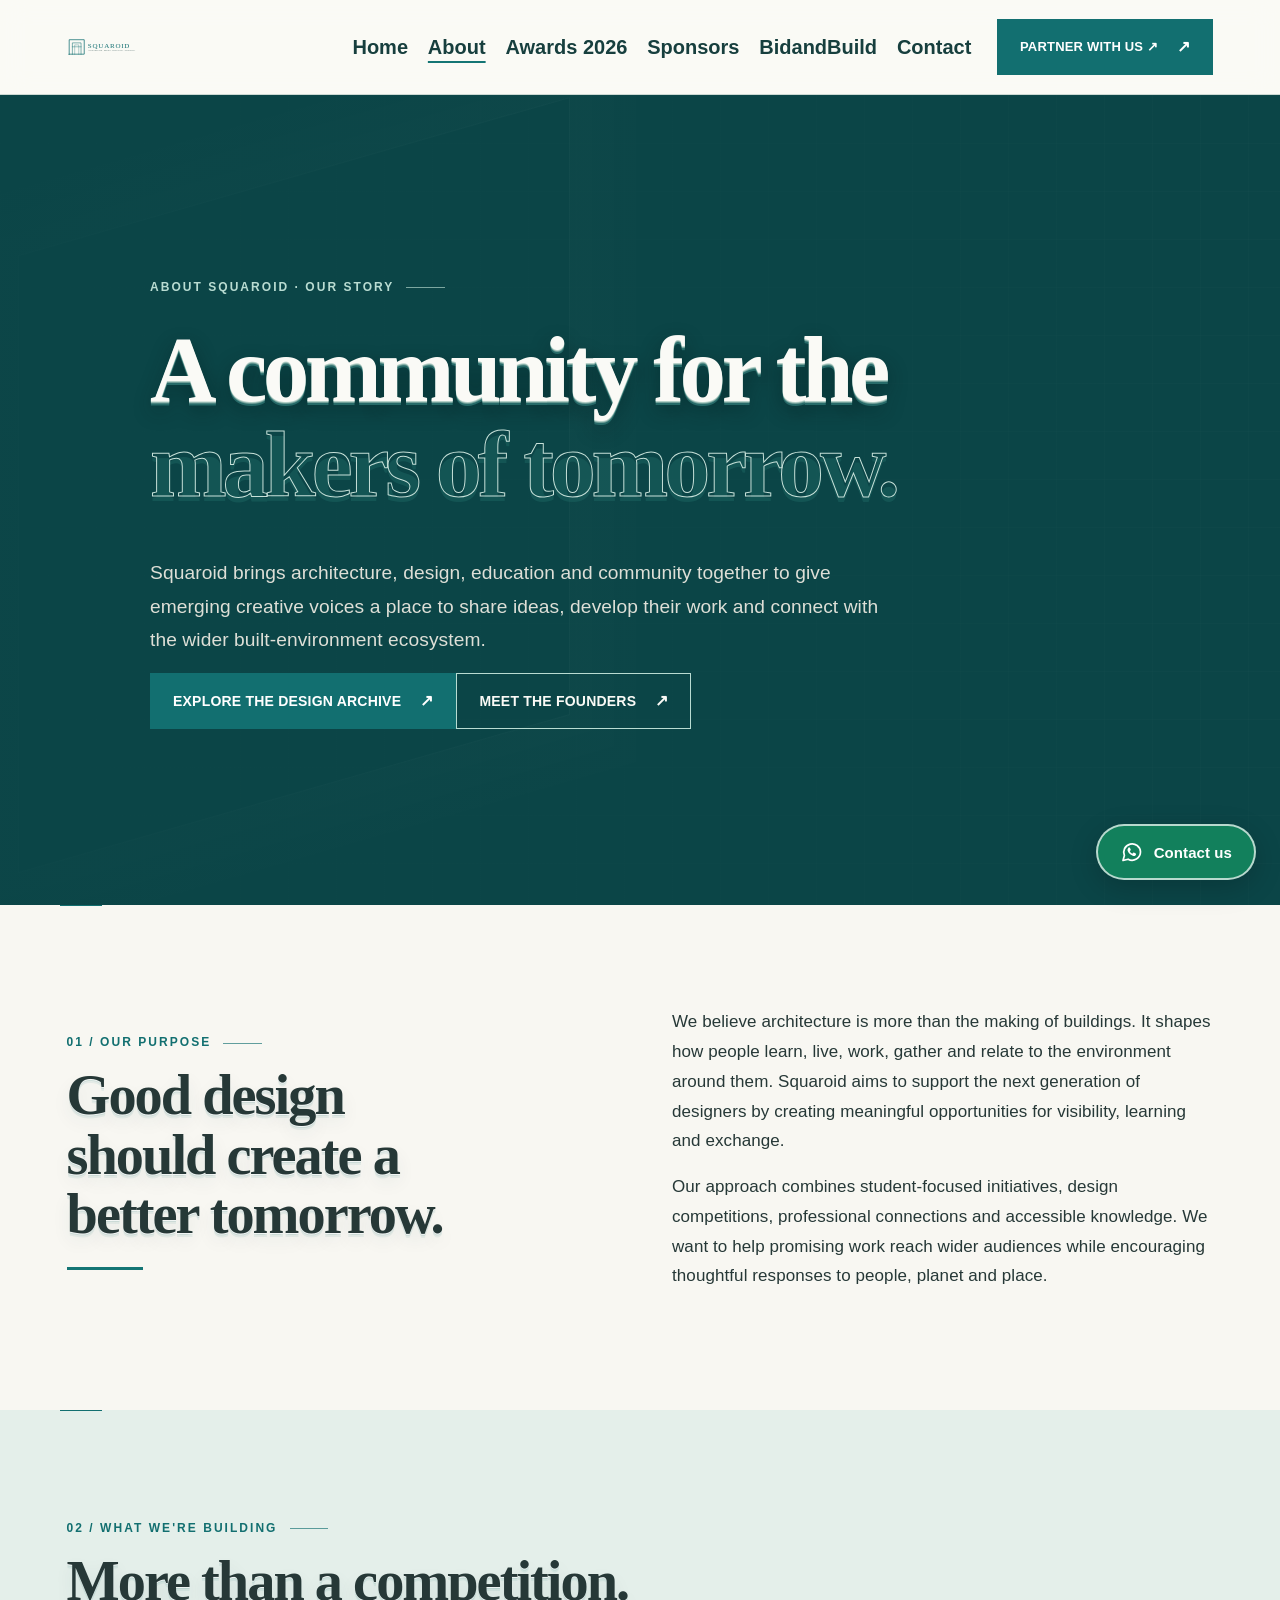
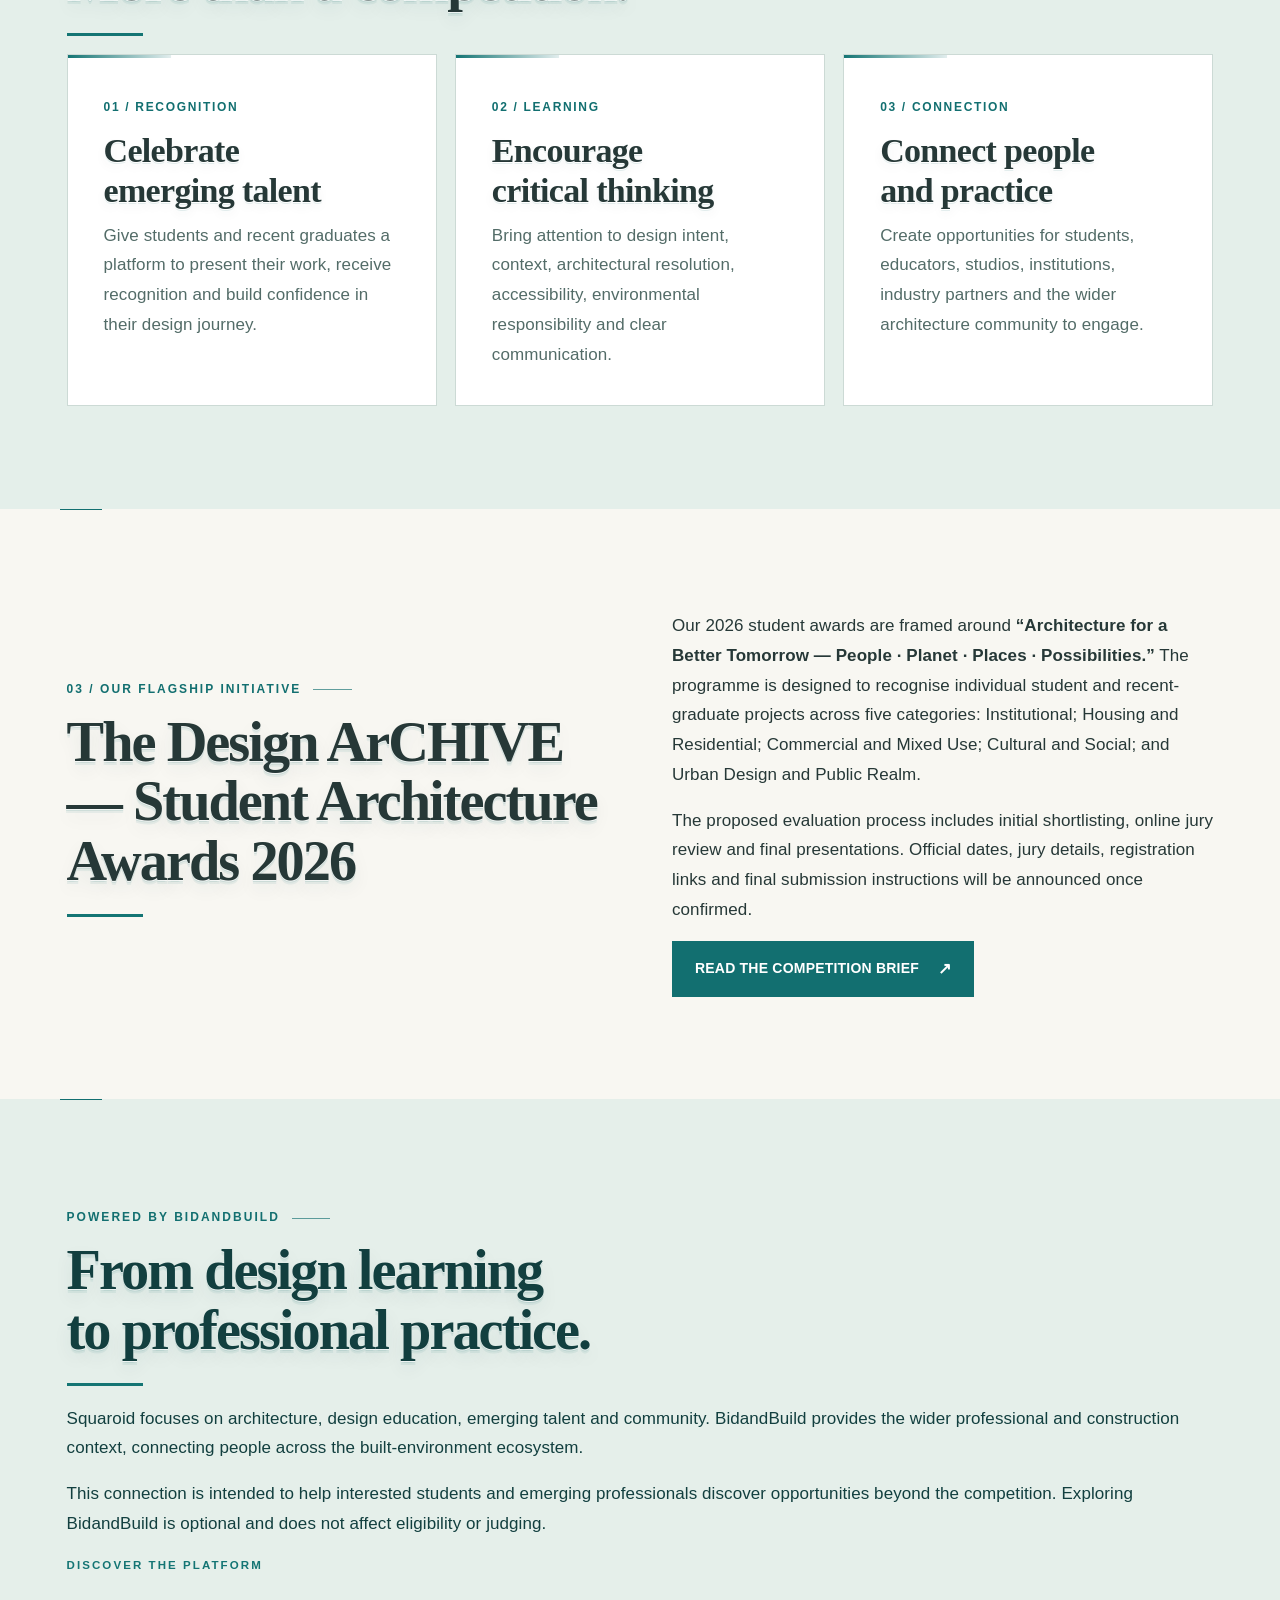
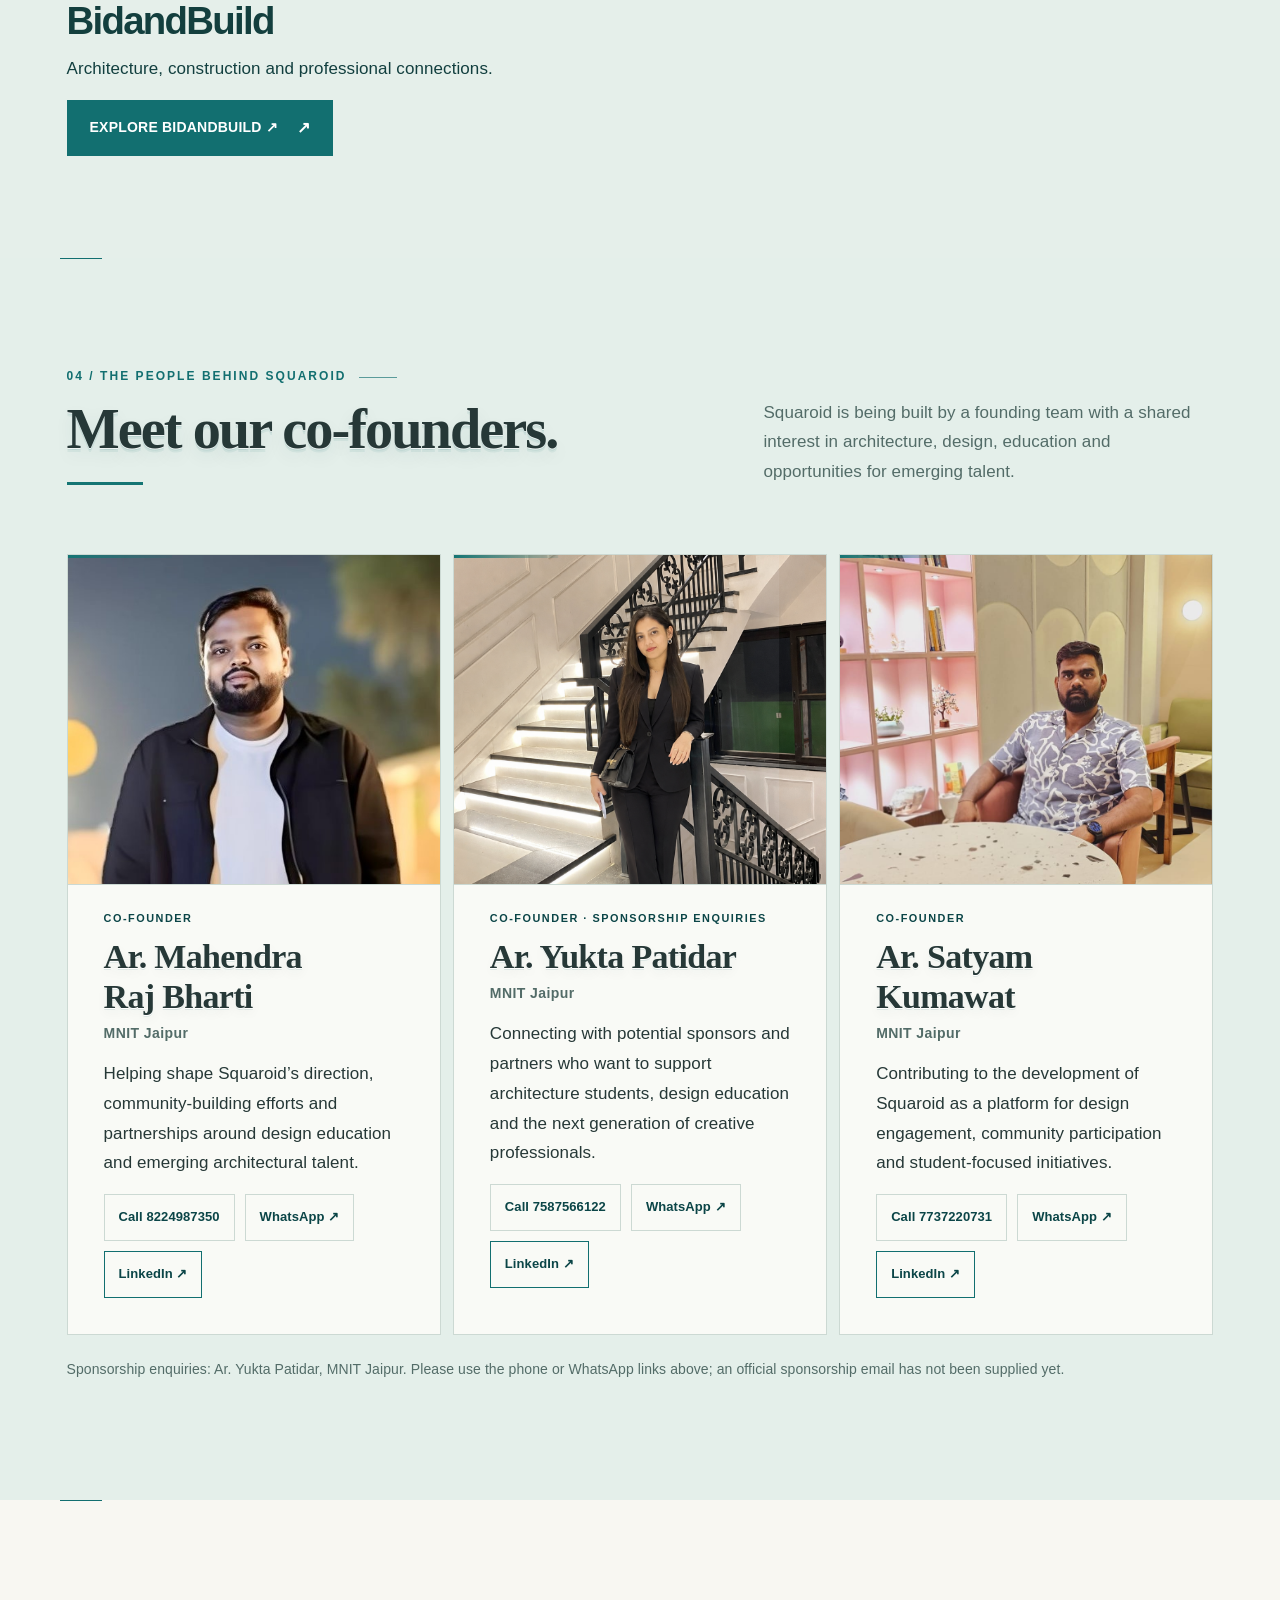
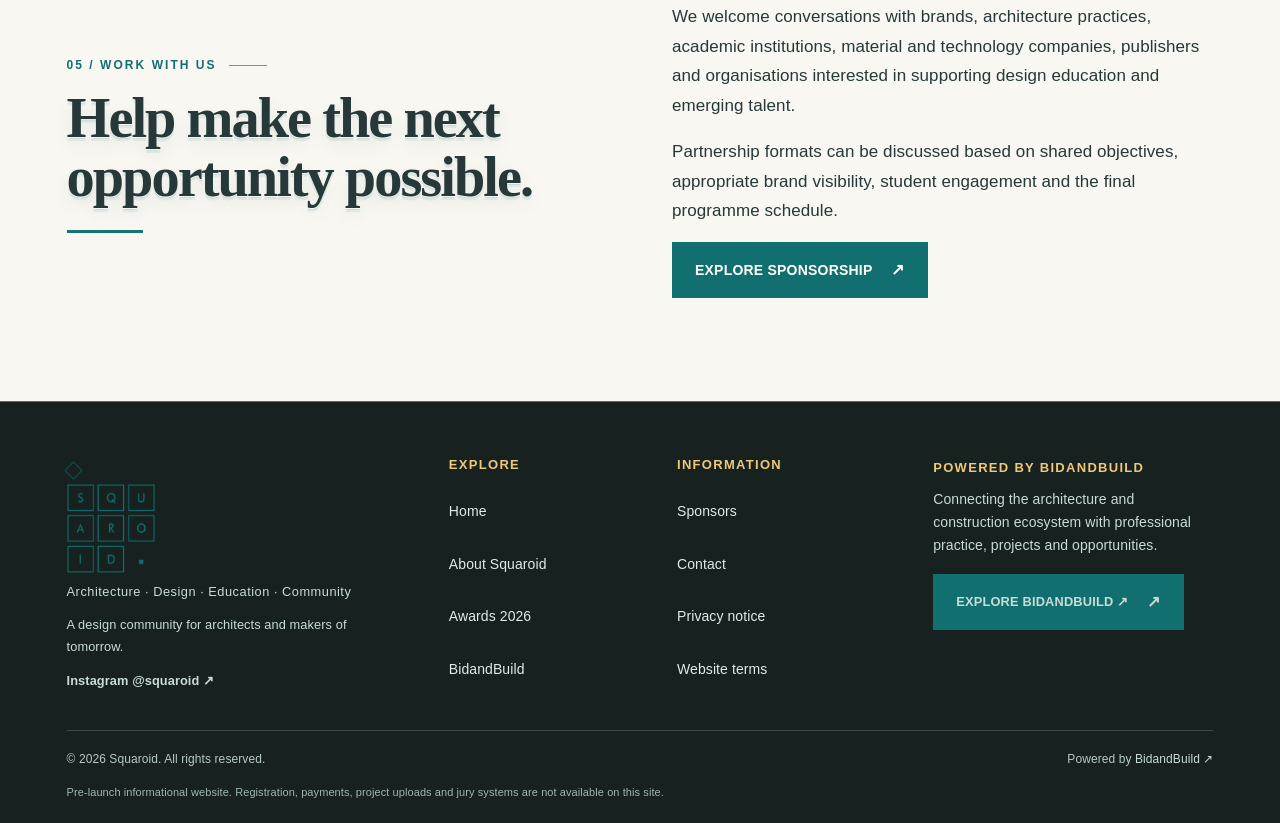
==== commit bd01bea4: "Improve mobile header branding" ====
--- a/about.html
+++ b/about.html
@@ -17,7 +17,7 @@
 <meta content="Squaroid" property="og:site_name"/><meta content="website" property="og:type"/><meta content="index,follow,max-image-preview:large" name="robots"/><meta content="https://www.squaroid.in/assets/squaroid-official-logo-teal.png" property="og:image"/><meta content="summary_large_image" name="twitter:card"/><meta content="#F8F7F2" name="theme-color"/><link rel="canonical" href="https://www.squaroid.in/about.html"/><meta property="og:url" content="https://www.squaroid.in/about.html"/></head>
 <body>
 <header class="site-header"><div class="wrap nav" id="nav">
-<a aria-label="Squaroid home" class="brand squaroid-logo-link" href="index.html"><img alt="Squaroid logo: teal letters in architectural grid boxes" src="assets/squaroid-official-logo-teal.png"/></a>
+<a aria-label="Squaroid home" class="brand squaroid-logo-link" href="index.html"><img alt="Squaroid — Architecture, Design, Education, Community" src="assets/squaroid-lockup-teal.svg"/></a>
 <button aria-expanded="false" aria-label="Open menu" class="menu" id="menu">☰</button>
 <nav aria-label="Main navigation" class="nav-links"><a href="index.html">Home</a><a aria-current="page" href="about.html">About</a><a href="competition.html">Awards 2026</a><a href="sponsorship.html">Sponsors</a><a href="bidandbuild.html">BidandBuild</a><a href="contact.html">Contact</a></nav>
 <a class="btn btn-small" href="sponsorship.html">Partner with us ↗</a>
--- a/assets/site.css
+++ b/assets/site.css
@@ -979,3 +979,44 @@
 @media(max-width:680px){.participant-steps{grid-template-columns:repeat(2,minmax(0,1fr))}.participant-step{padding:16px}.participant-step p{font-size:.82rem}}
 @media(max-width:420px){.participant-steps{grid-template-columns:1fr}.participant-step{padding:20px}.participant-number{margin-bottom:12px}}
 @media(prefers-reduced-motion:reduce){.participant-step{transition:none}.participant-step:hover{transform:none}}
+
+/* Typography refinement: keep display headings prominent without letting them dominate. */
+h1 { font-size:clamp(2.75rem,6.5vw,5.8rem) !important; }
+h2 { font-size:clamp(2.15rem,4.4vw,3.6rem) !important; }
+h3 { font-size:clamp(1.35rem,2vw,1.8rem) !important; }
+.hero h1, main > .hero h1 { font-size:clamp(3rem,7.2vw,6.3rem) !important; }
+.journey-intro-balanced h2 { font-size:clamp(36px,5.3vw,70px) !important; }
+.journey-card h3 { font-size:clamp(20px,1.7vw,26px) !important; }
+.participant-step h3 { font-size:clamp(1.15rem,1.4vw,1.4rem) !important; }
+@media(max-width:700px) {
+  h1 { font-size:clamp(2.15rem,8.2vw,3.2rem) !important; }
+  h2 { font-size:clamp(1.8rem,7.2vw,2.7rem) !important; }
+  h3 { font-size:clamp(1.3rem,5vw,1.65rem) !important; }
+  .hero h1, main > .hero h1 { font-size:clamp(2.15rem,8.2vw,3.2rem) !important; }
+  .journey-intro-balanced h2 { font-size:clamp(30px,6.2vw,42px) !important; }
+  .journey-card h3 { font-size:clamp(19px,4.8vw,22px) !important; }
+  header .nav .nav-links a, header .nav .navlinks a,
+  #header nav.nav-links a, #header nav.navlinks a { font-size:16px !important; }
+}
+
+/* Mobile header: use the full Squaroid wordmark and give the menu a clear touch target. */
+#header .nav .squaroid-logo-link { width:clamp(180px,18vw,235px) !important; }
+#header .nav .squaroid-logo-link img {
+  display:block !important; width:100% !important; height:auto !important; max-height:54px !important;
+  object-fit:contain !important; object-position:left center !important; background:transparent !important;
+  padding:0 !important; margin:0 !important;
+}
+@media(max-width:900px) {
+  #header .nav, #header .wrap.nav {
+    min-height:74px !important; gap:12px !important; justify-content:space-between !important;
+    padding-block:8px !important;
+  }
+  #header .nav .squaroid-logo-link { width:clamp(176px,58vw,225px) !important; }
+  #header .nav .squaroid-logo-link img { max-height:54px !important; }
+  #header .menu {
+    display:grid !important; place-items:center !important; flex:0 0 44px !important;
+    width:44px !important; height:44px !important; padding:0 !important; margin-left:auto !important;
+    border:1px solid #cbd9d3 !important; border-radius:50% !important; background:#fffefa !important;
+    color:#104c4b !important; font-size:23px !important; line-height:1 !important;
+  }
+}
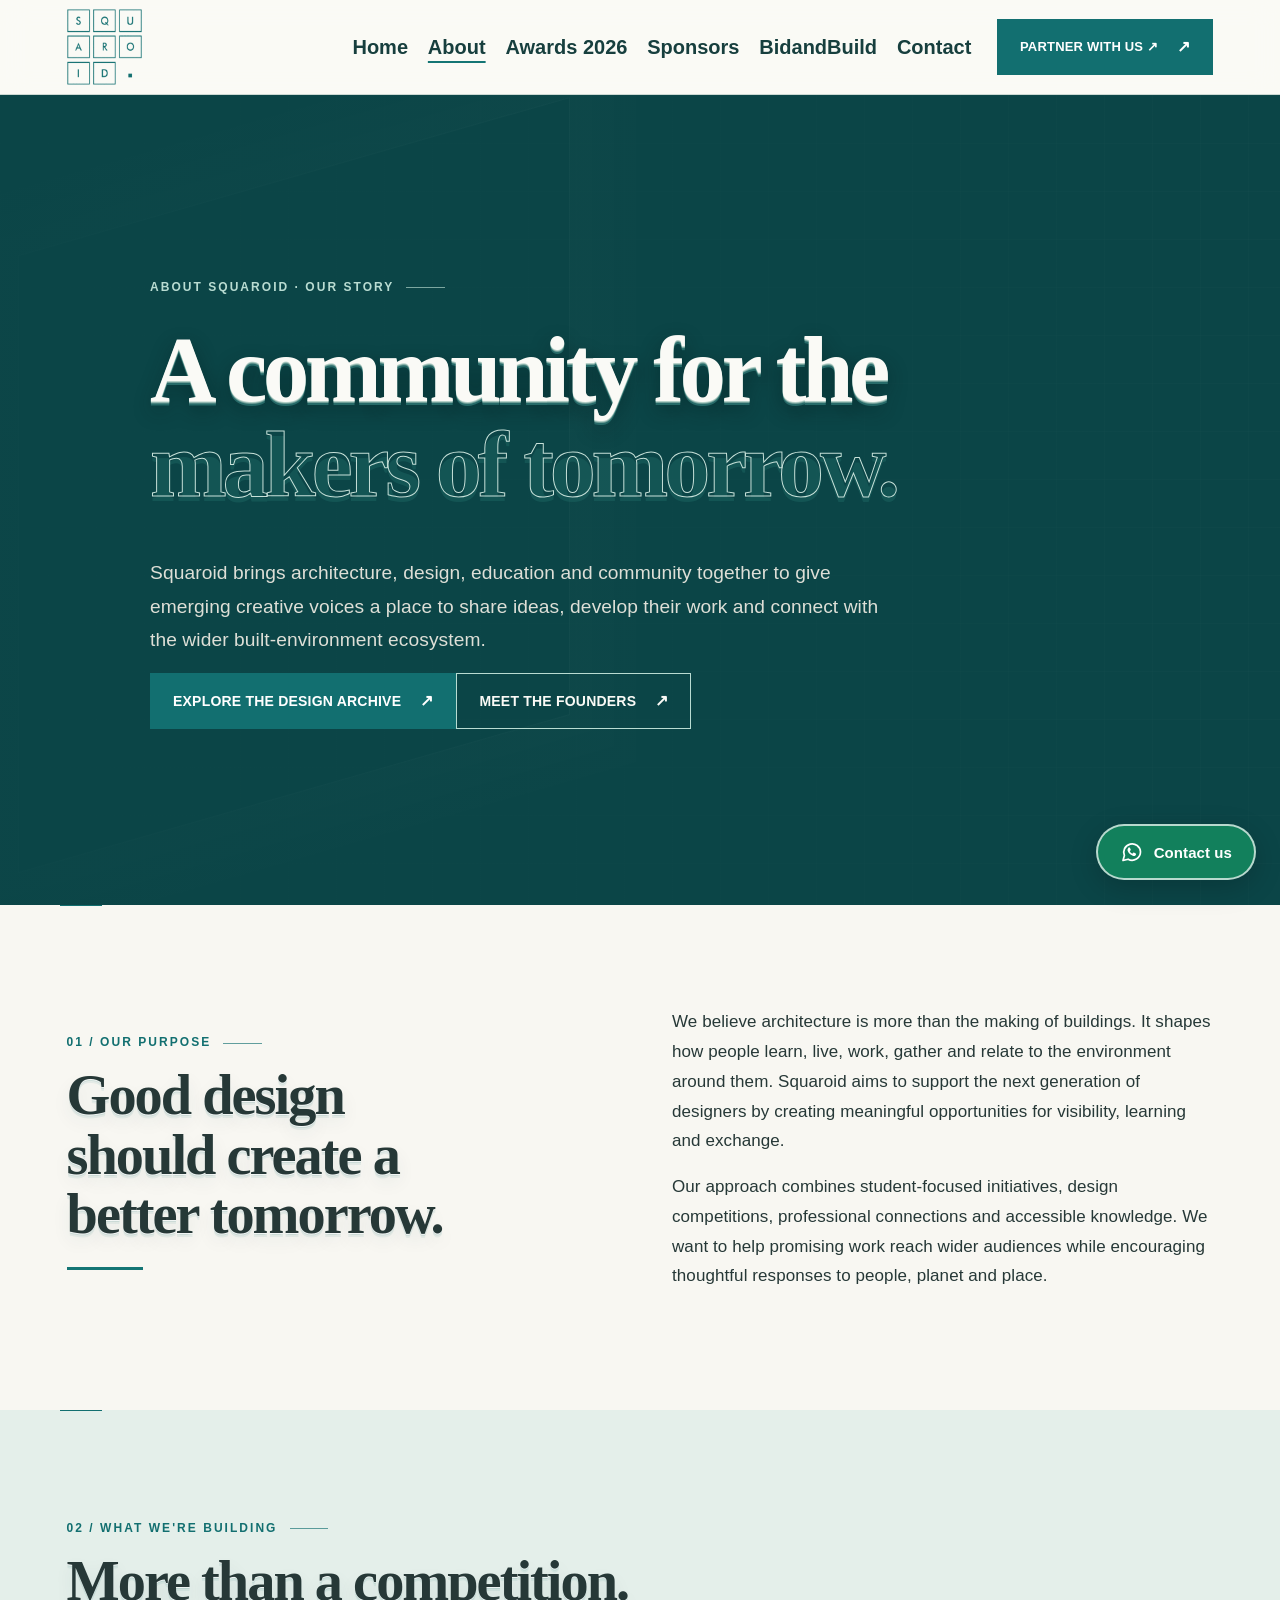
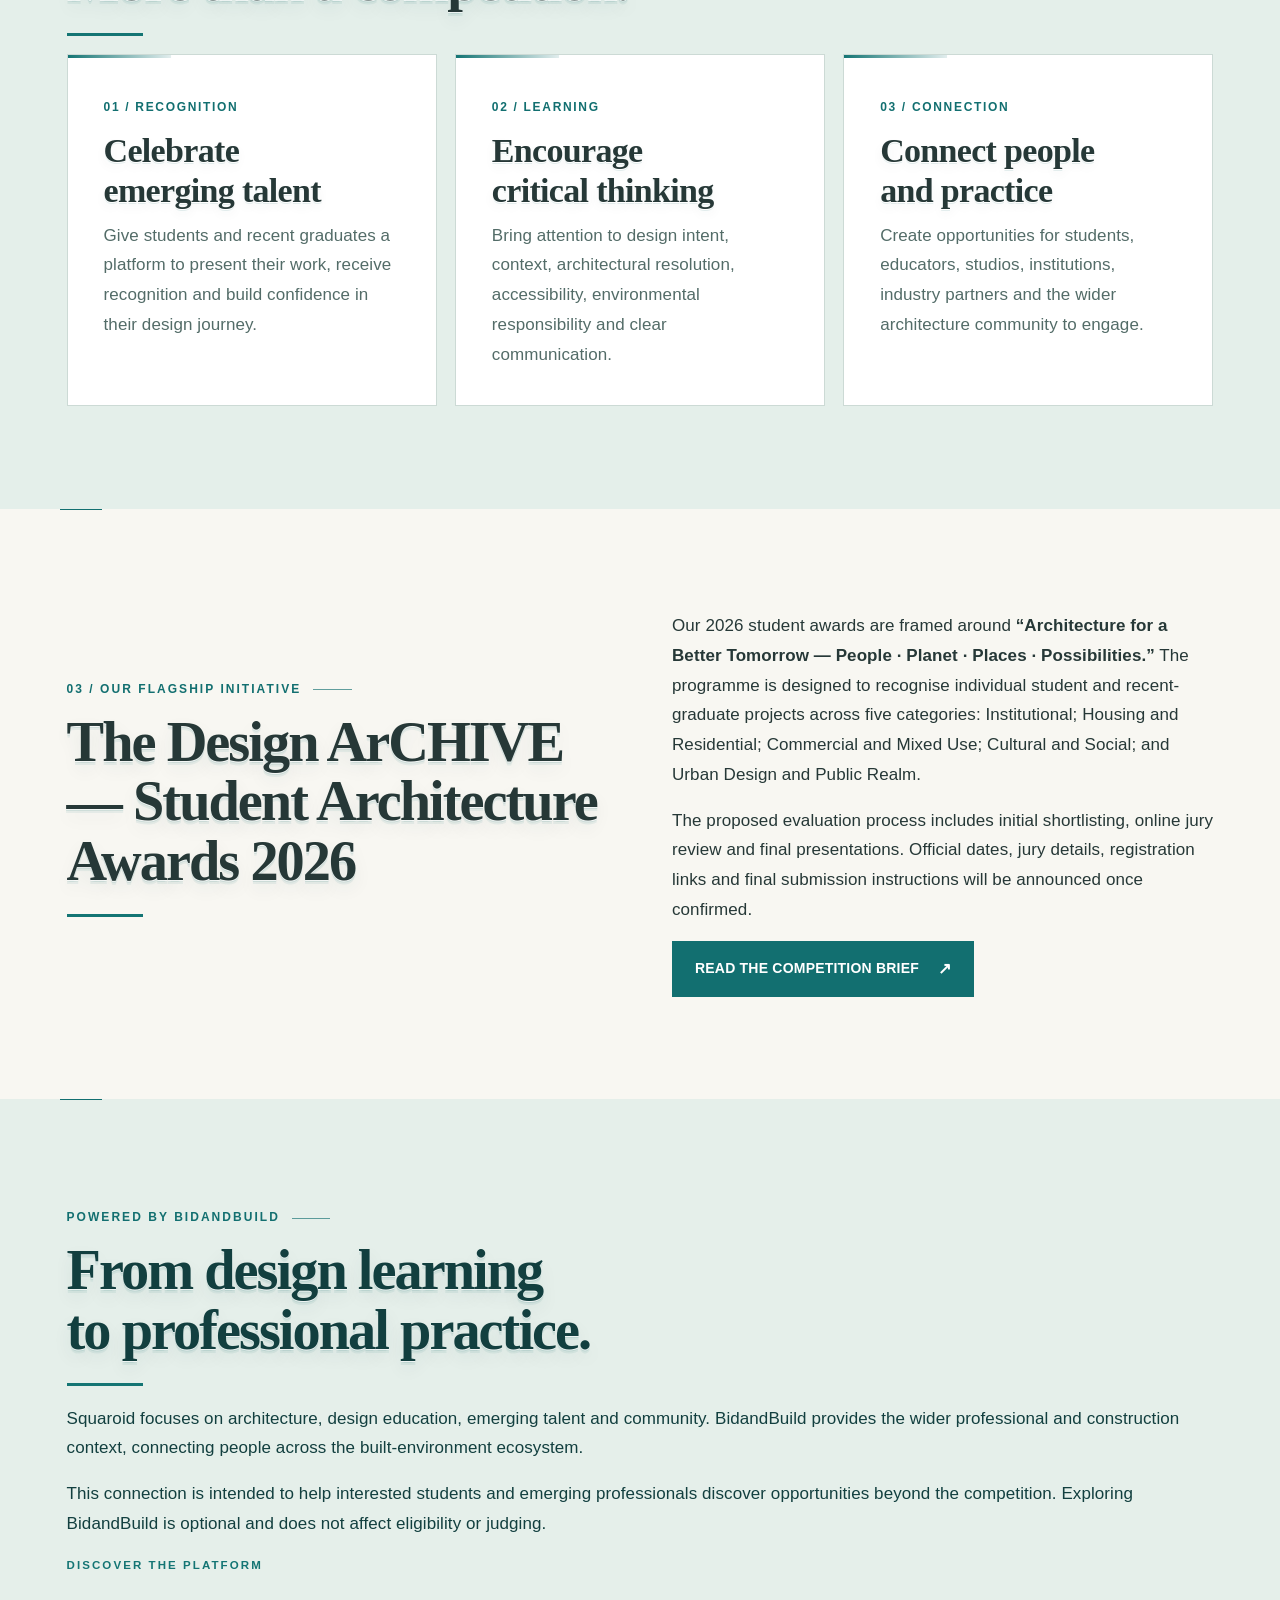
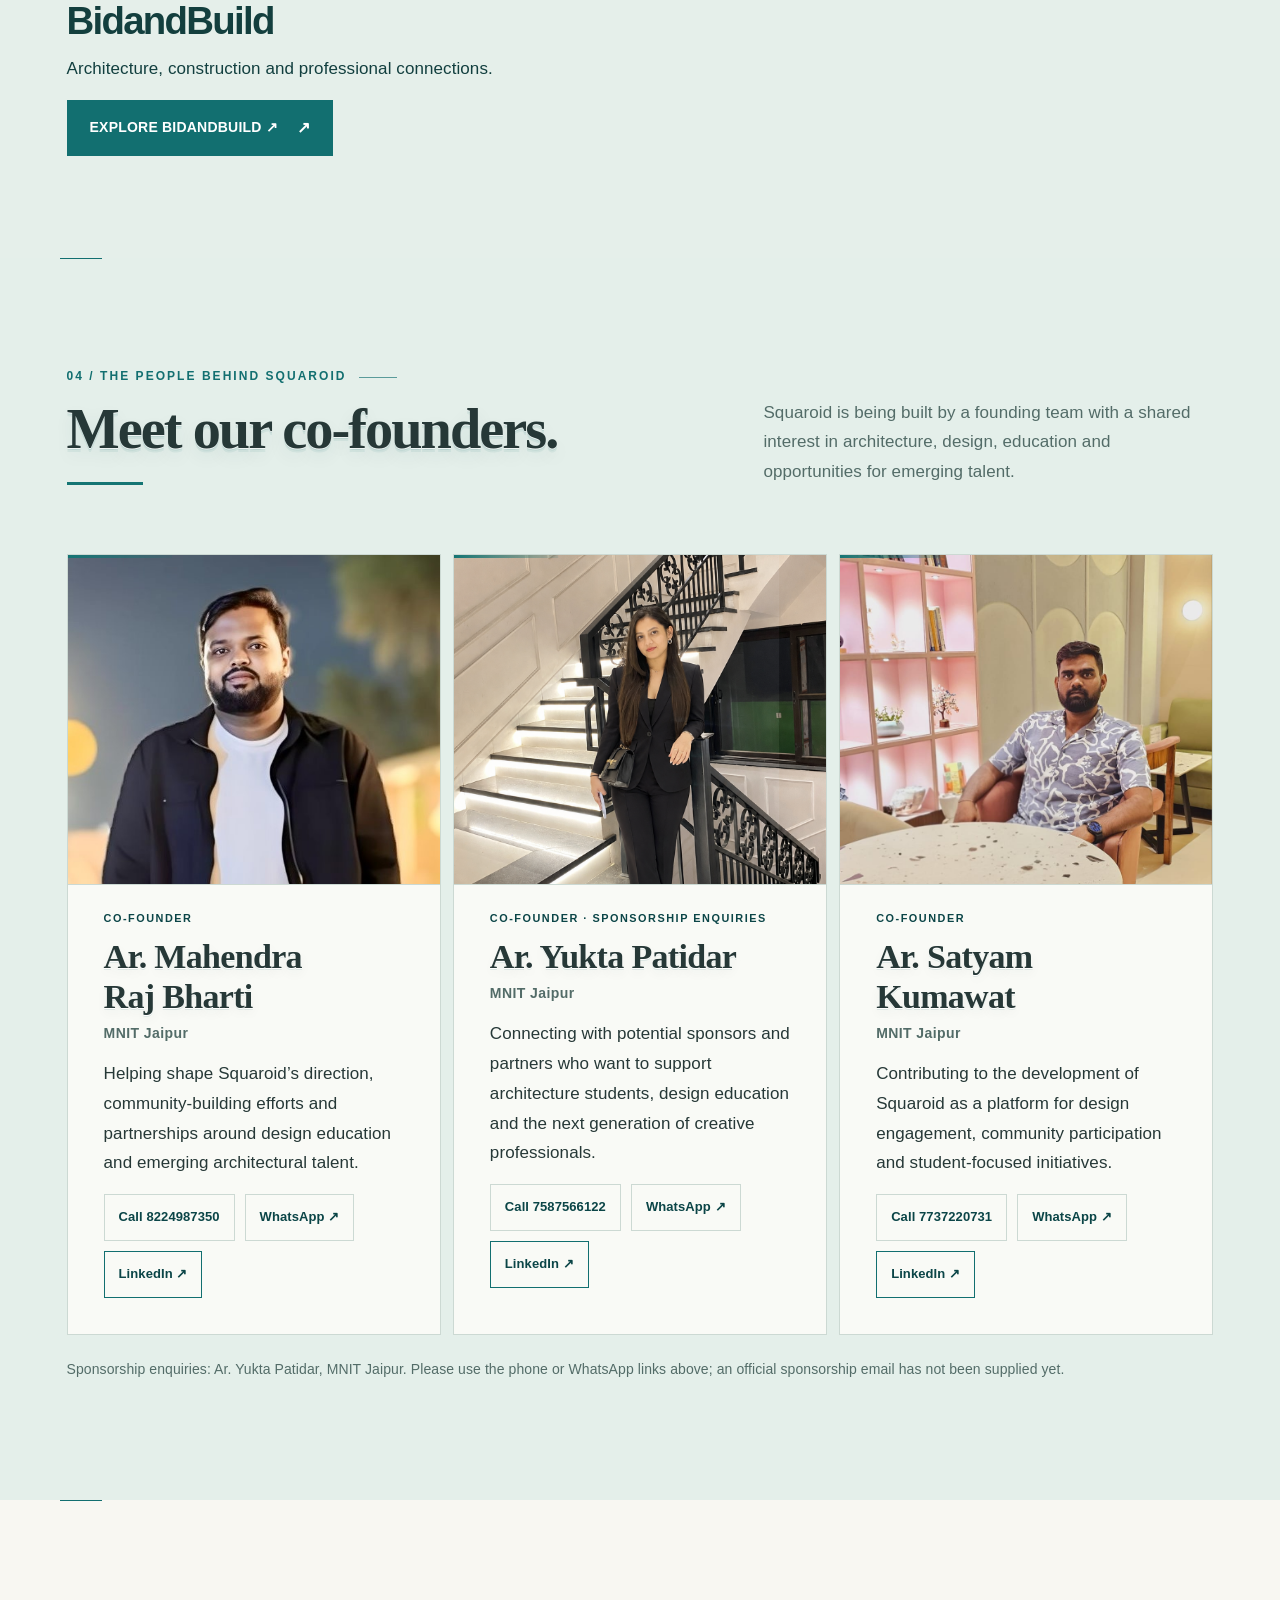
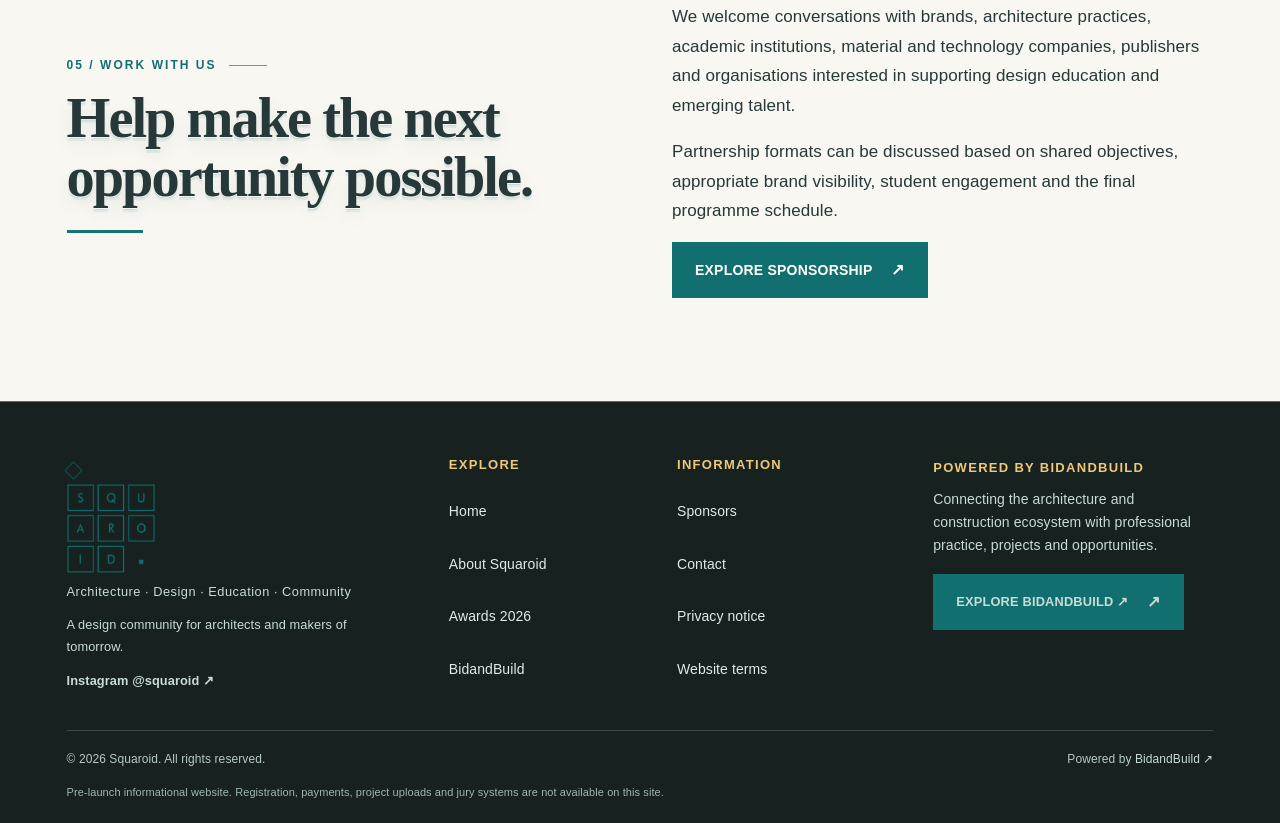
==== commit 71a5af3b: "Restore original Squaroid header logo" ====
--- a/about.html
+++ b/about.html
@@ -13,11 +13,11 @@
 <meta content="about Squaroid, architecture community India, architecture student awards, design education, architecture competition India, Squaroid founders" name="keywords"/>
 <meta content="About Squaroid — Architecture, Design and Community" property="og:title"/>
 <meta content="A design community for architects and makers of tomorrow." property="og:description"/>
-<link href="assets/squaroid-favicon.png" rel="icon" type="image/png"/><link href="assets/site.css" rel="stylesheet"/>
+<link href="assets/squaroid-favicon.png" rel="icon" type="image/png"/><link href="assets/site.css?v=mobile-header-original-logo-20261015" rel="stylesheet"/>
 <meta content="Squaroid" property="og:site_name"/><meta content="website" property="og:type"/><meta content="index,follow,max-image-preview:large" name="robots"/><meta content="https://www.squaroid.in/assets/squaroid-official-logo-teal.png" property="og:image"/><meta content="summary_large_image" name="twitter:card"/><meta content="#F8F7F2" name="theme-color"/><link rel="canonical" href="https://www.squaroid.in/about.html"/><meta property="og:url" content="https://www.squaroid.in/about.html"/></head>
 <body>
 <header class="site-header"><div class="wrap nav" id="nav">
-<a aria-label="Squaroid home" class="brand squaroid-logo-link" href="index.html"><img alt="Squaroid — Architecture, Design, Education, Community" src="assets/squaroid-lockup-teal.svg"/></a>
+<a aria-label="Squaroid home" class="brand squaroid-logo-link" href="index.html"><img alt="Squaroid logo: teal letters in architectural grid boxes" src="assets/squaroid-official-logo-teal.png"/></a>
 <button aria-expanded="false" aria-label="Open menu" class="menu" id="menu">☰</button>
 <nav aria-label="Main navigation" class="nav-links"><a href="index.html">Home</a><a aria-current="page" href="about.html">About</a><a href="competition.html">Awards 2026</a><a href="sponsorship.html">Sponsors</a><a href="bidandbuild.html">BidandBuild</a><a href="contact.html">Contact</a></nav>
 <a class="btn btn-small" href="sponsorship.html">Partner with us ↗</a>
--- a/assets/site.css
+++ b/assets/site.css
@@ -999,20 +999,12 @@
   #header nav.nav-links a, #header nav.navlinks a { font-size:16px !important; }
 }
 
-/* Mobile header: use the full Squaroid wordmark and give the menu a clear touch target. */
-#header .nav .squaroid-logo-link { width:clamp(180px,18vw,235px) !important; }
-#header .nav .squaroid-logo-link img {
-  display:block !important; width:100% !important; height:auto !important; max-height:54px !important;
-  object-fit:contain !important; object-position:left center !important; background:transparent !important;
-  padding:0 !important; margin:0 !important;
-}
+/* Mobile header controls: preserve the approved logo and clarify the menu target. */
 @media(max-width:900px) {
   #header .nav, #header .wrap.nav {
     min-height:74px !important; gap:12px !important; justify-content:space-between !important;
     padding-block:8px !important;
   }
-  #header .nav .squaroid-logo-link { width:clamp(176px,58vw,225px) !important; }
-  #header .nav .squaroid-logo-link img { max-height:54px !important; }
   #header .menu {
     display:grid !important; place-items:center !important; flex:0 0 44px !important;
     width:44px !important; height:44px !important; padding:0 !important; margin-left:auto !important;
@@ -1020,3 +1012,27 @@
     color:#104c4b !important; font-size:23px !important; line-height:1 !important;
   }
 }
+@media(min-width:421px) and (max-width:900px) {
+  #header .nav .squaroid-logo-link { order:1 !important; width:clamp(138px,43vw,175px) !important; }
+  #header .nav > .nav-cta, #header .nav > .btn {
+    display:inline-flex !important; order:2 !important; align-items:center !important; justify-content:center !important;
+    flex:0 0 auto !important; min-height:40px !important; margin-left:auto !important; padding:8px 11px !important;
+    border:1px solid #cbd9d3 !important; border-radius:999px !important; background:transparent !important;
+    color:#173f3e !important; font-size:11px !important; letter-spacing:.02em !important; white-space:nowrap !important;
+  }
+  #header .menu { order:3 !important; margin-left:0 !important; }
+}
+@media(min-width:321px) and (max-width:420px) {
+  #header .nav .squaroid-logo-link { order:1 !important; width:clamp(125px,44vw,165px) !important; }
+  #header .nav > .nav-cta, #header .nav > .btn {
+    display:inline-flex !important; order:2 !important; align-items:center !important; justify-content:center !important;
+    flex:0 0 auto !important; min-height:40px !important; margin-left:auto !important; padding:8px 10px !important;
+    border:1px solid #cbd9d3 !important; border-radius:999px !important; background:transparent !important;
+    color:#173f3e !important; font-size:0 !important; white-space:nowrap !important;
+  }
+  #header .nav > .nav-cta::after, #header .nav > .btn::after { content:"Partner"; font-size:11px; letter-spacing:.02em; }
+  #header .menu { order:3 !important; margin-left:0 !important; }
+}
+@media(max-width:320px) {
+  #header .nav > .nav-cta, #header .nav > .btn { display:none !important; }
+}
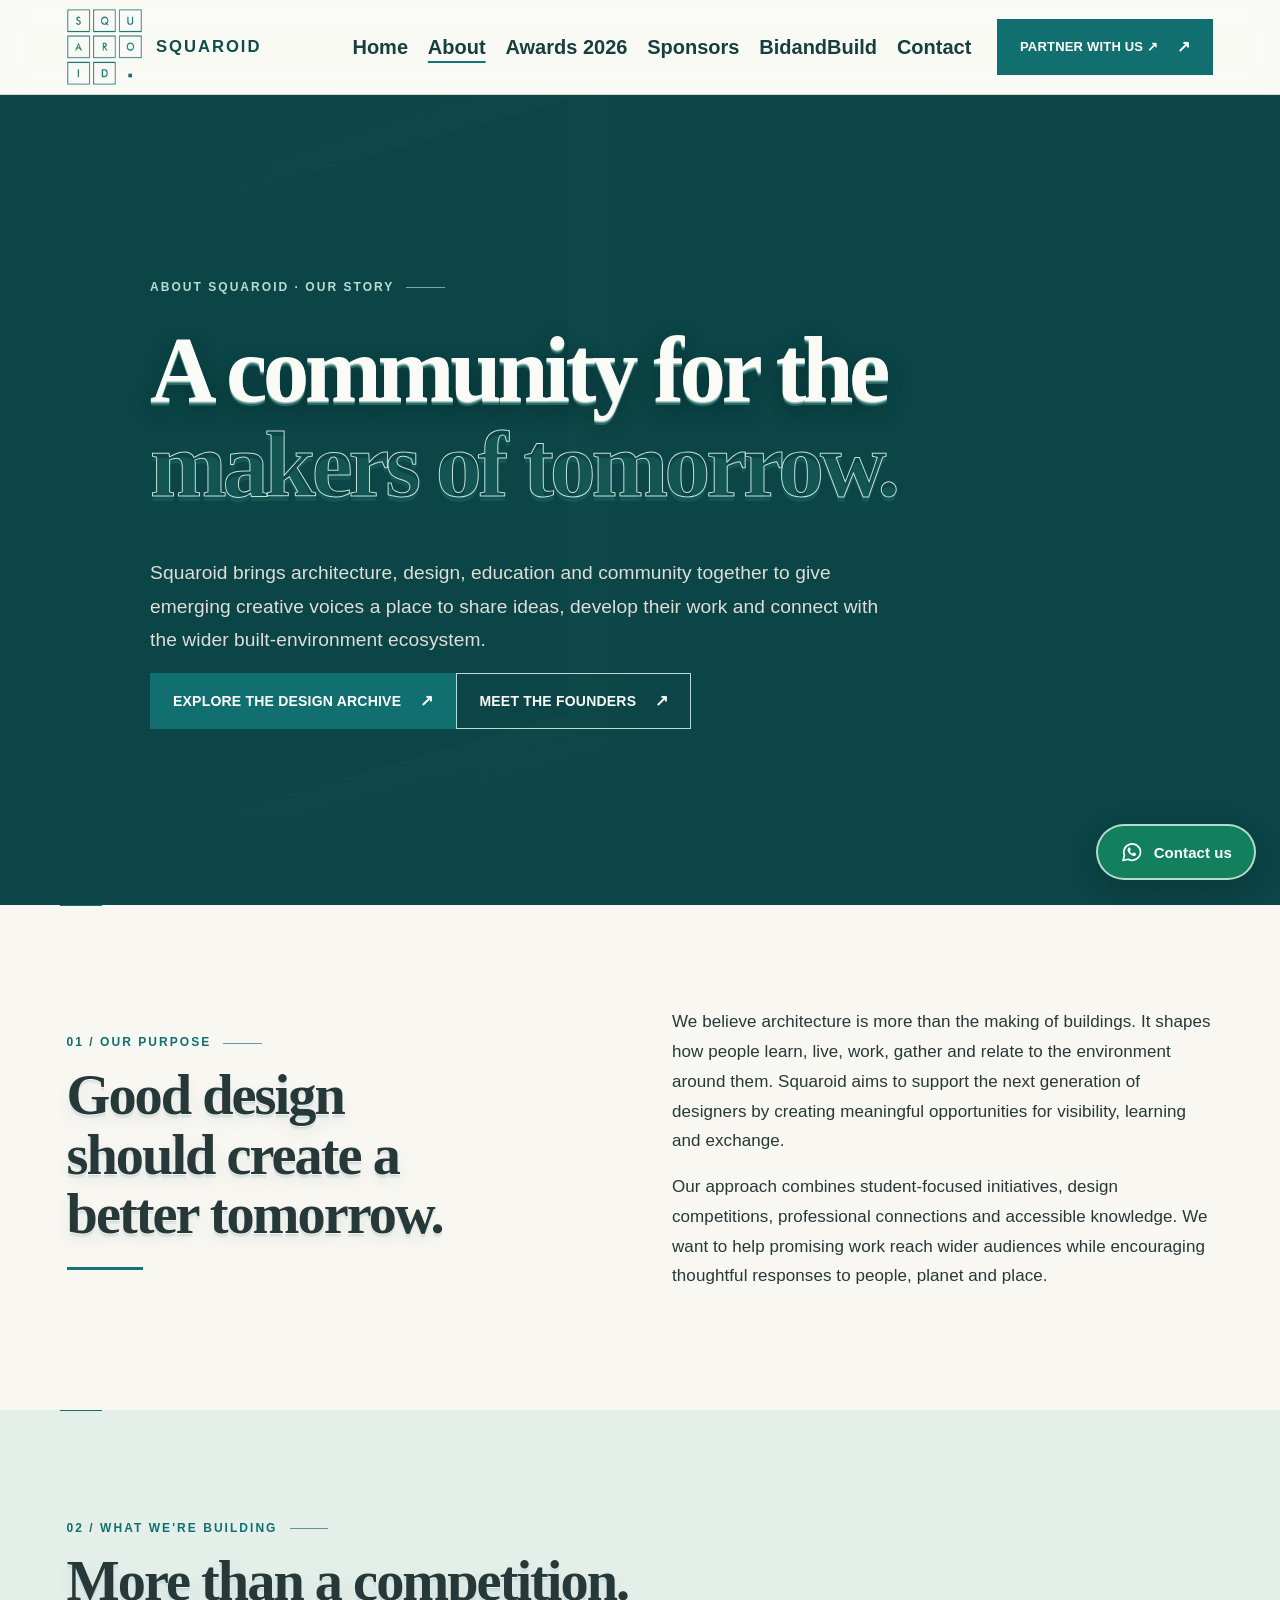
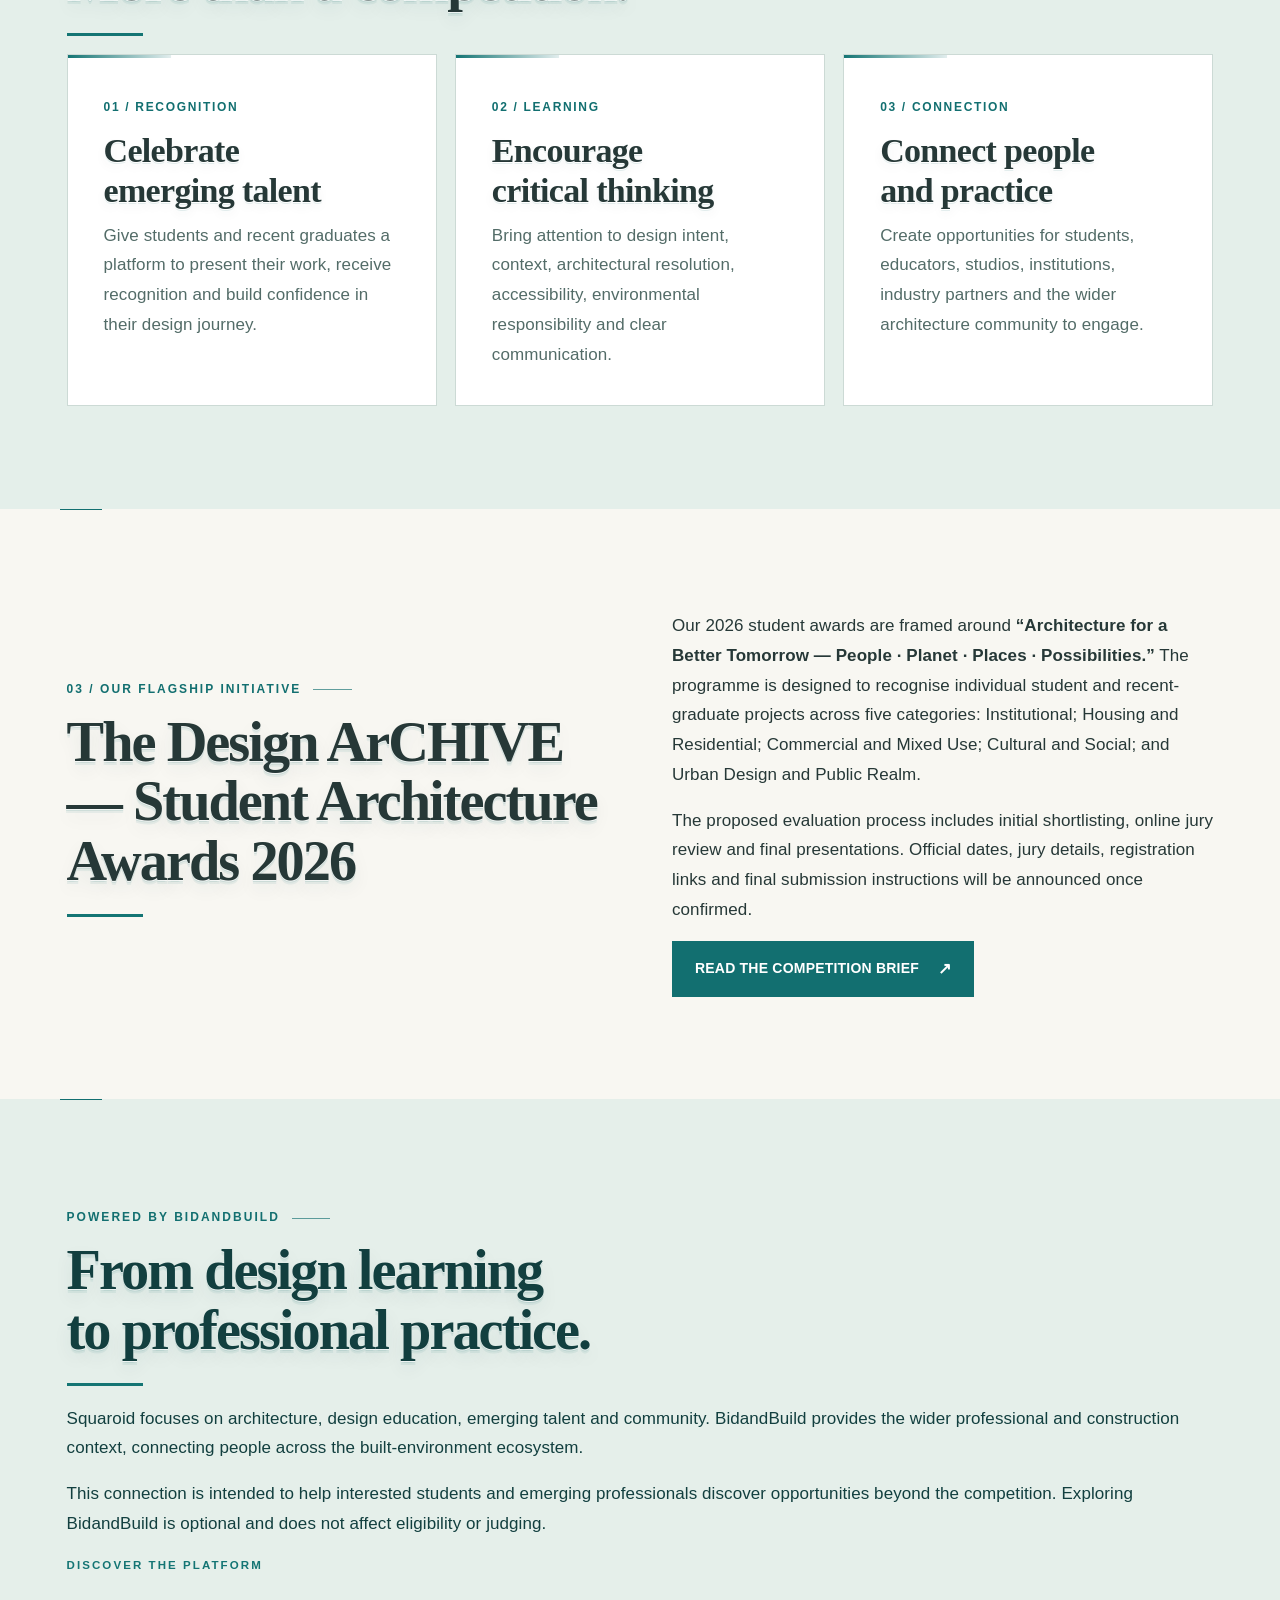
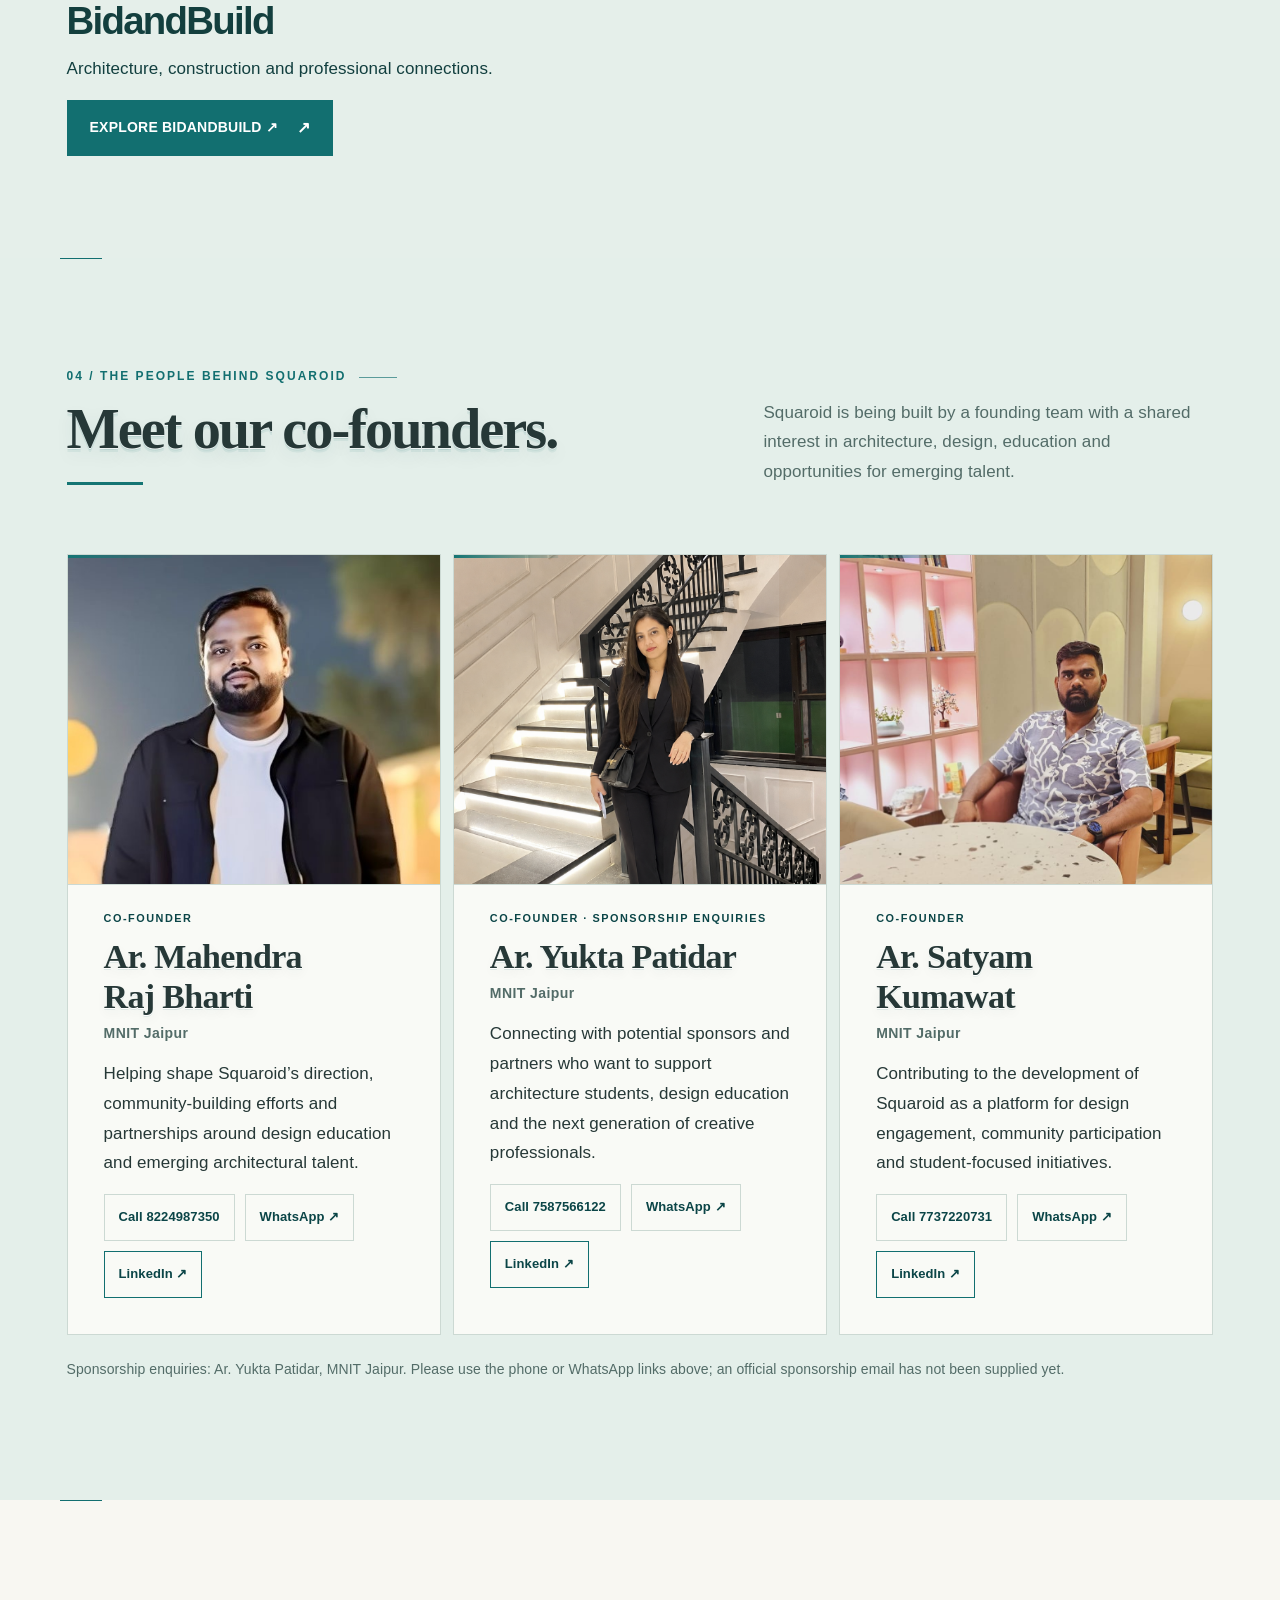
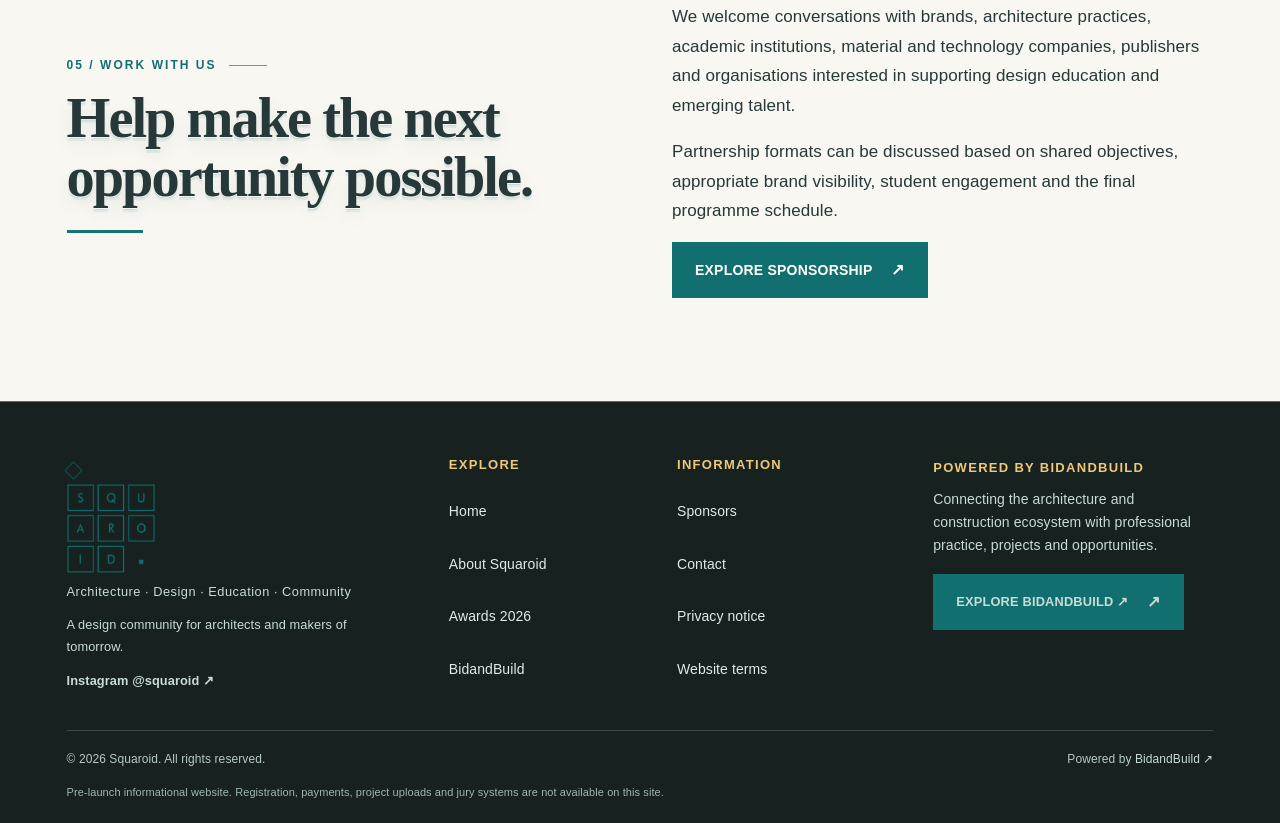
==== commit eae59105: "Add Squaroid wordmark and competition FAQs" ====
--- a/about.html
+++ b/about.html
@@ -13,11 +13,11 @@
 <meta content="about Squaroid, architecture community India, architecture student awards, design education, architecture competition India, Squaroid founders" name="keywords"/>
 <meta content="About Squaroid — Architecture, Design and Community" property="og:title"/>
 <meta content="A design community for architects and makers of tomorrow." property="og:description"/>
-<link href="assets/squaroid-favicon.png" rel="icon" type="image/png"/><link href="assets/site.css?v=mobile-header-original-logo-20261015" rel="stylesheet"/>
+<link href="assets/squaroid-favicon.png" rel="icon" type="image/png"/><link href="assets/site.css?v=squaroid-process-faq-20261015" rel="stylesheet"/>
 <meta content="Squaroid" property="og:site_name"/><meta content="website" property="og:type"/><meta content="index,follow,max-image-preview:large" name="robots"/><meta content="https://www.squaroid.in/assets/squaroid-official-logo-teal.png" property="og:image"/><meta content="summary_large_image" name="twitter:card"/><meta content="#F8F7F2" name="theme-color"/><link rel="canonical" href="https://www.squaroid.in/about.html"/><meta property="og:url" content="https://www.squaroid.in/about.html"/></head>
 <body>
 <header class="site-header"><div class="wrap nav" id="nav">
-<a aria-label="Squaroid home" class="brand squaroid-logo-link" href="index.html"><img alt="Squaroid logo: teal letters in architectural grid boxes" src="assets/squaroid-official-logo-teal.png"/></a>
+<a aria-label="Squaroid home" class="brand squaroid-logo-link" href="index.html"><img alt="Squaroid logo: teal letters in architectural grid boxes" src="assets/squaroid-official-logo-teal.png"/><span class="brand-wordmark">SQUAROID</span></a>
 <button aria-expanded="false" aria-label="Open menu" class="menu" id="menu">☰</button>
 <nav aria-label="Main navigation" class="nav-links"><a href="index.html">Home</a><a aria-current="page" href="about.html">About</a><a href="competition.html">Awards 2026</a><a href="sponsorship.html">Sponsors</a><a href="bidandbuild.html">BidandBuild</a><a href="contact.html">Contact</a></nav>
 <a class="btn btn-small" href="sponsorship.html">Partner with us ↗</a>
--- a/assets/site.css
+++ b/assets/site.css
@@ -1036,3 +1036,34 @@
 @media(max-width:320px) {
   #header .nav > .nav-cta, #header .nav > .btn { display:none !important; }
 }
+
+/* Clear lockup: keep the approved original icon and add the Squaroid name beside it. */
+.brand.squaroid-logo-link { display:flex; align-items:center; gap:10px; width:auto; min-width:0; }
+.brand-wordmark { display:inline-block; color:#104c4b; font-family:var(--sans); font-size:clamp(14px,1.3vw,18px); font-weight:800; letter-spacing:.12em; line-height:1; white-space:nowrap; }
+.brand.squaroid-logo-link img { flex:0 0 auto; }
+@media (max-width:900px) {
+  .brand.squaroid-logo-link { gap:8px; width:auto !important; }
+  .brand-wordmark { font-size:15px; letter-spacing:.09em; }
+}
+@media (max-width:420px) {
+  .brand.squaroid-logo-link { gap:7px; }
+  .brand-wordmark { font-size:14px; letter-spacing:.06em; }
+}
+@media (max-width:320px) {
+  .brand.squaroid-logo-link { gap:5px; }
+  .brand-wordmark { font-size:12px; letter-spacing:.04em; }
+}
+.anchor-alias { display:block; position:relative; top:-90px; visibility:hidden; }
+.competition-faq { background:#f8f7f2; }
+.competition-faq .faq-intro { max-width:720px; color:#526a65; margin:0 0 26px; }
+.faq-list { border-top:1px solid #cbd9d3; }
+.competition-faq-item { border-bottom:1px solid #cbd9d3; }
+.competition-faq-item summary { position:relative; padding:18px 42px 18px 2px; color:#104c4b; cursor:pointer; font:600 1.08rem/1.4 var(--sans); list-style:none; }
+.competition-faq-item summary::-webkit-details-marker { display:none; }
+.competition-faq-item summary::after { content:"+"; position:absolute; right:8px; top:15px; font-size:1.45rem; font-weight:400; }
+.competition-faq-item[open] summary::after { content:"−"; }
+.competition-faq-item summary:focus-visible { outline:3px solid #147574; outline-offset:3px; }
+.faq-answer { max-width:850px; padding:0 36px 15px 2px; color:#526a65; }
+.faq-answer p { margin:0; font-size:.92rem; }
+.faq-contact { margin:24px 0 0; color:#526a65; }
+.faq-contact a { color:#104c4b; font-weight:700; text-decoration:underline; text-underline-offset:3px; }
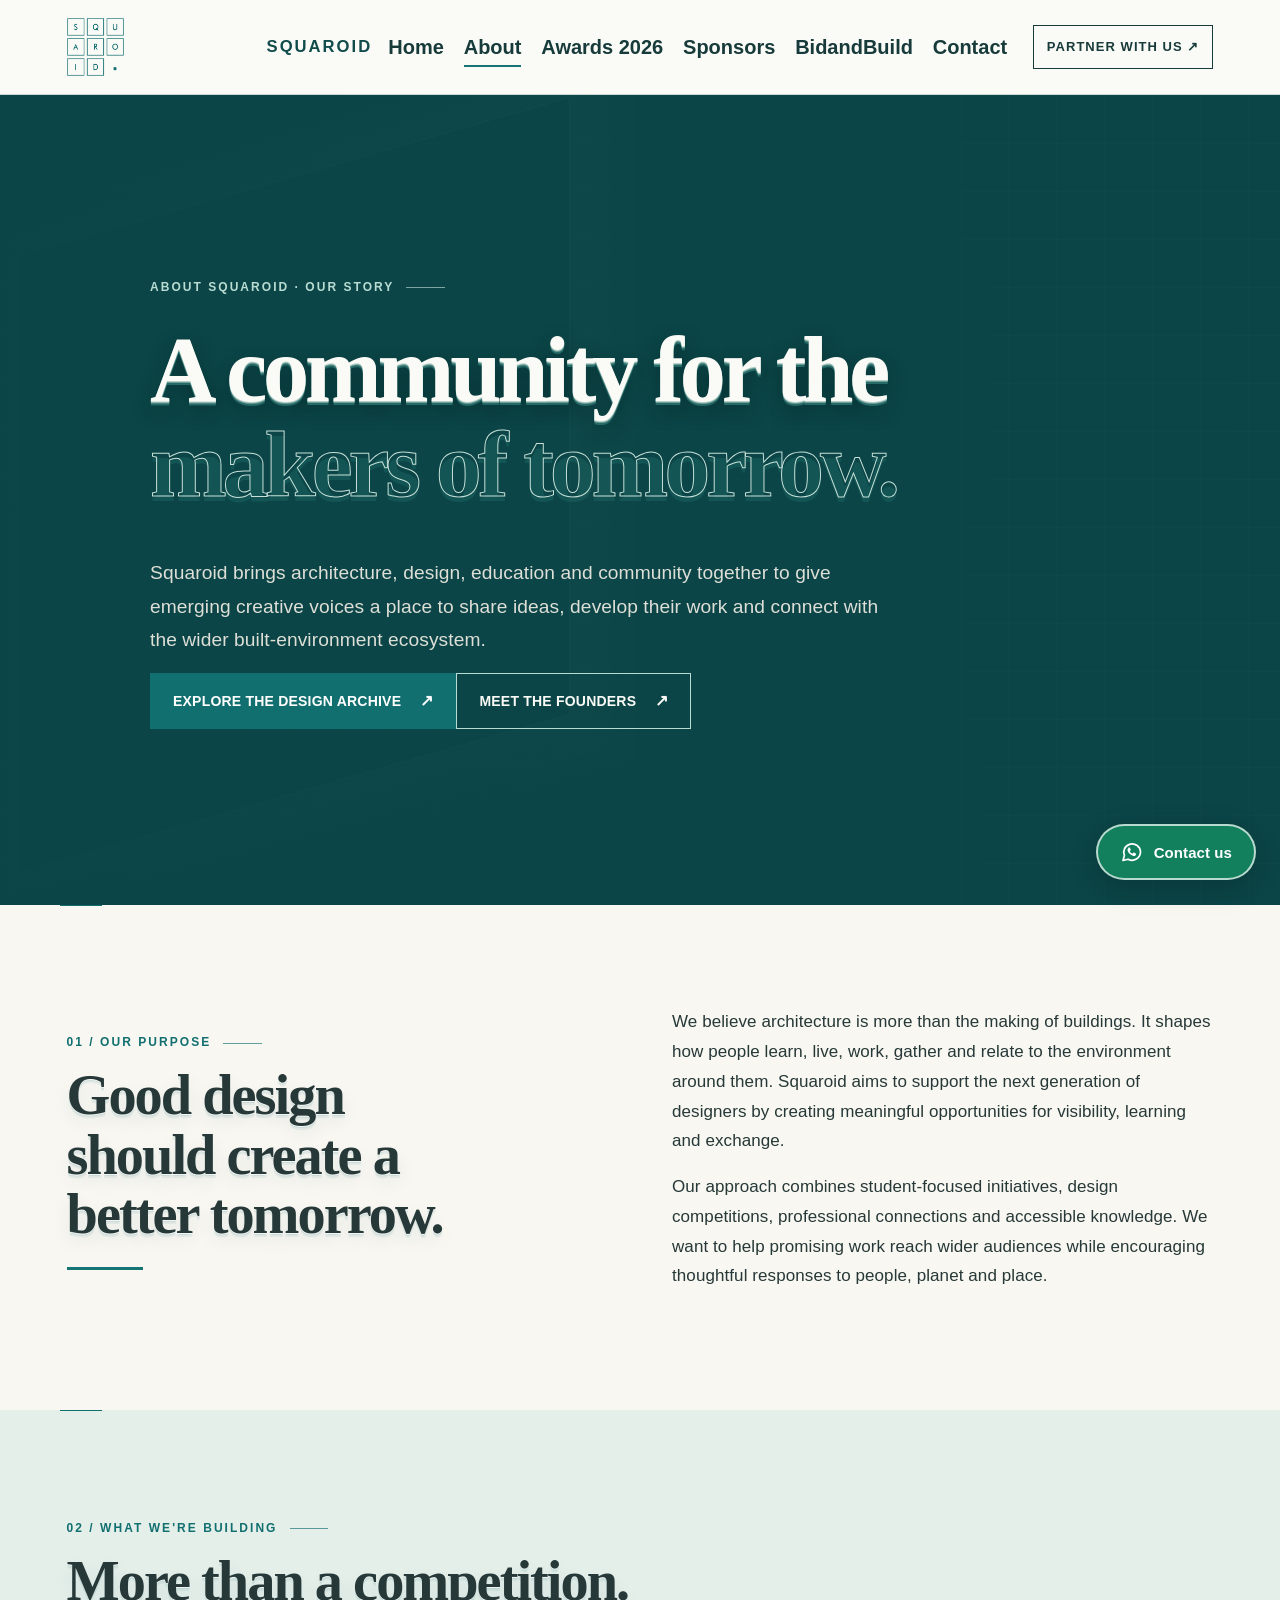
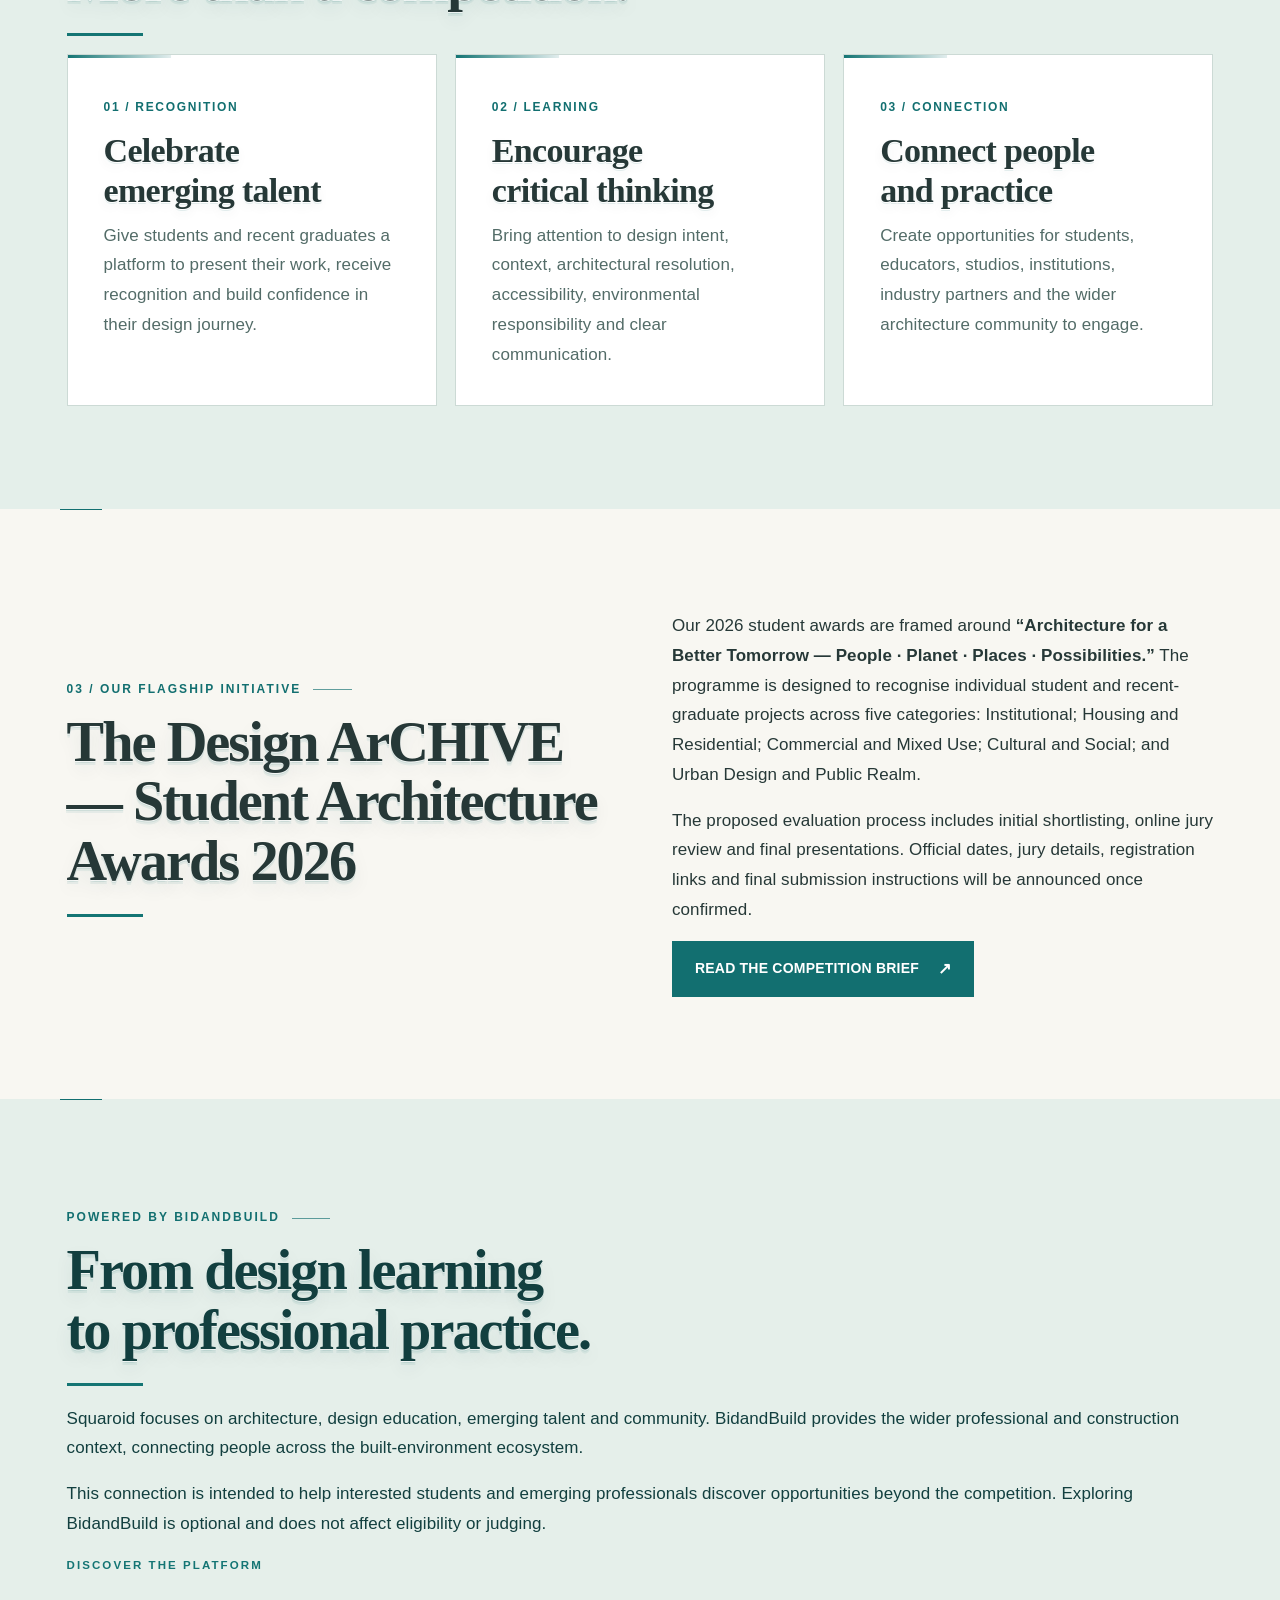
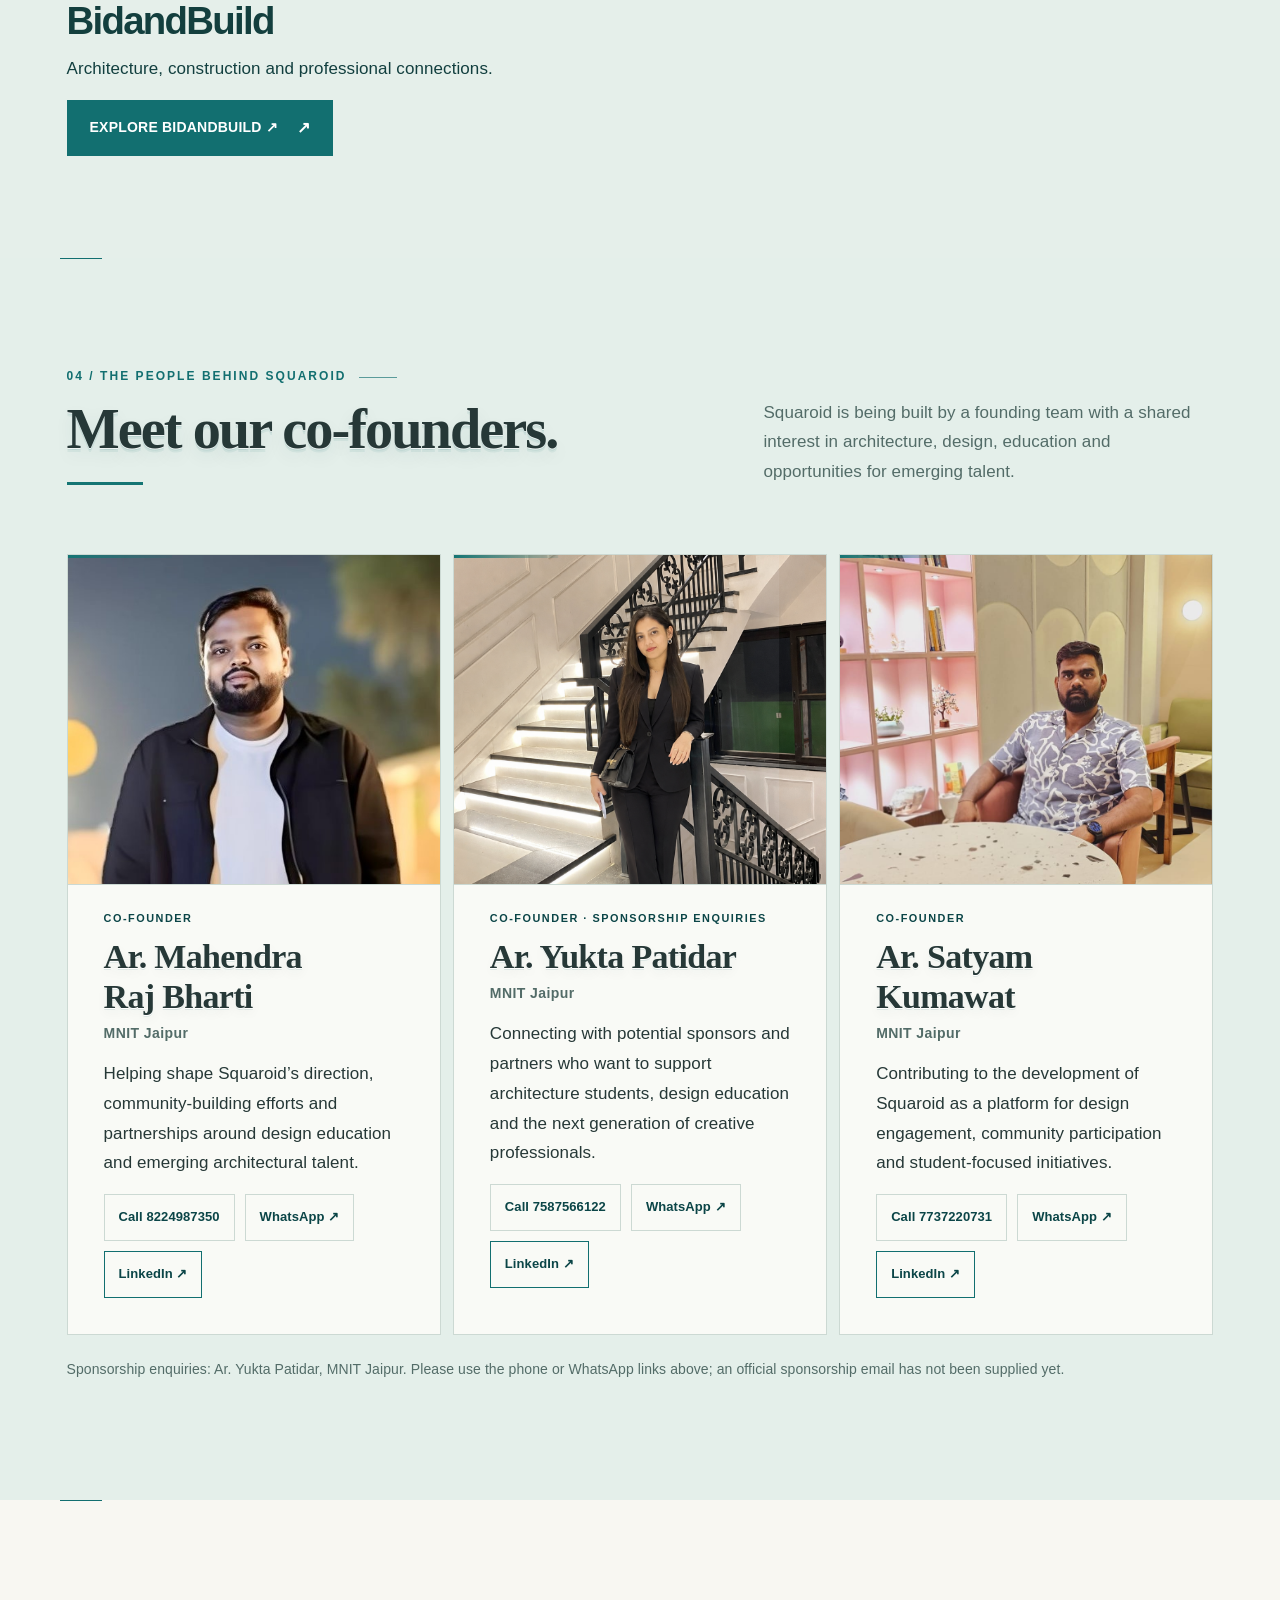
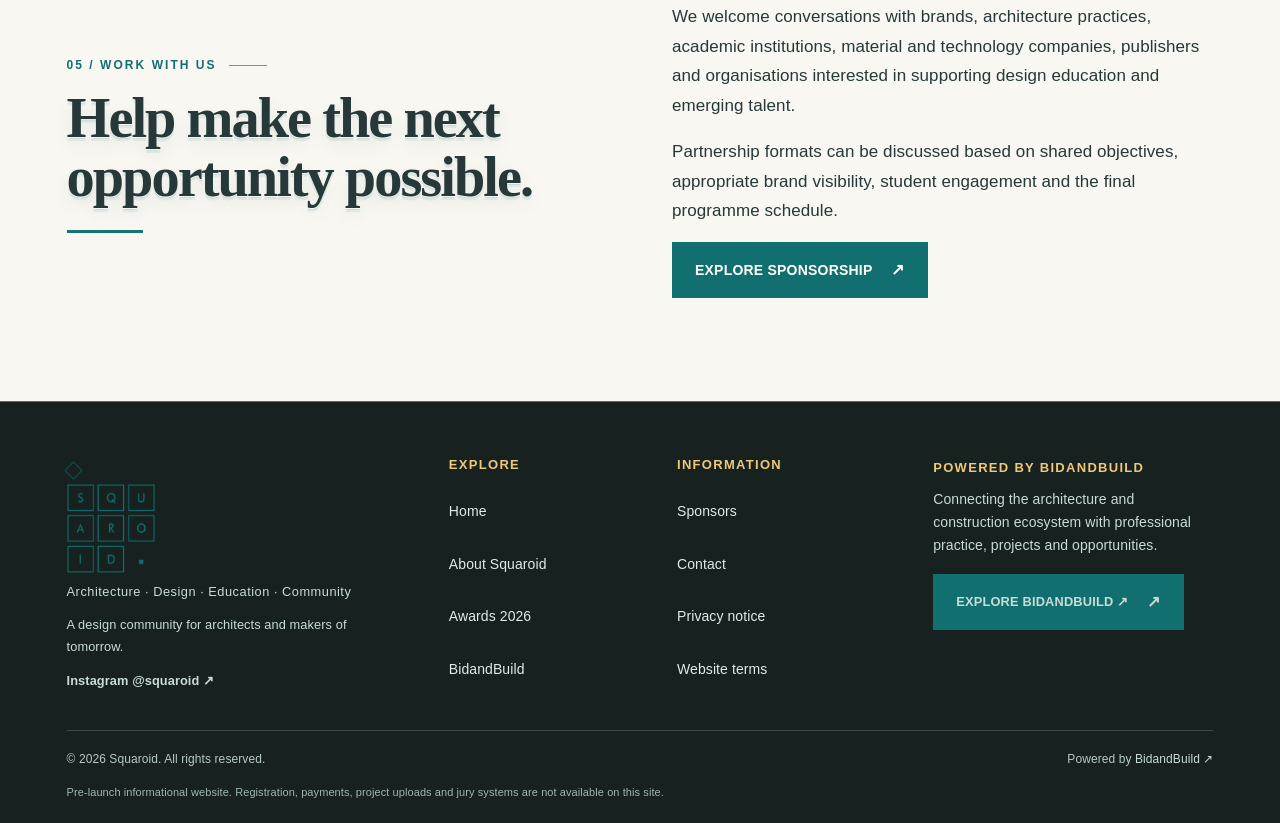
==== commit 75897117: "Standardize header and secure external link" ====
--- a/about.html
+++ b/about.html
@@ -16,12 +16,7 @@
 <link href="assets/squaroid-favicon.png" rel="icon" type="image/png"/><link href="assets/site.css?v=squaroid-process-faq-20261015" rel="stylesheet"/>
 <meta content="Squaroid" property="og:site_name"/><meta content="website" property="og:type"/><meta content="index,follow,max-image-preview:large" name="robots"/><meta content="https://www.squaroid.in/assets/squaroid-official-logo-teal.png" property="og:image"/><meta content="summary_large_image" name="twitter:card"/><meta content="#F8F7F2" name="theme-color"/><link rel="canonical" href="https://www.squaroid.in/about.html"/><meta property="og:url" content="https://www.squaroid.in/about.html"/></head>
 <body>
-<header class="site-header"><div class="wrap nav" id="nav">
-<a aria-label="Squaroid home" class="brand squaroid-logo-link" href="index.html"><img alt="Squaroid logo: teal letters in architectural grid boxes" src="assets/squaroid-official-logo-teal.png"/><span class="brand-wordmark">SQUAROID</span></a>
-<button aria-expanded="false" aria-label="Open menu" class="menu" id="menu">☰</button>
-<nav aria-label="Main navigation" class="nav-links"><a href="index.html">Home</a><a aria-current="page" href="about.html">About</a><a href="competition.html">Awards 2026</a><a href="sponsorship.html">Sponsors</a><a href="bidandbuild.html">BidandBuild</a><a href="contact.html">Contact</a></nav>
-<a class="btn btn-small" href="sponsorship.html">Partner with us ↗</a>
-</div></header>
+<header class="site-header" id="header"><div class="wrap nav" id="nav"><a aria-label="Squaroid home" class="brand squaroid-logo-link" href="index.html"><img alt="Squaroid logo: teal letters in architectural grid boxes" src="assets/squaroid-official-logo-teal.png"/><span class="brand-wordmark">SQUAROID</span></a><nav aria-label="Main navigation" class="nav-links"><a href="index.html">Home</a><a aria-current="page" href="about.html">About</a><a href="competition.html">Awards 2026</a><a href="sponsorship.html">Sponsors</a><a href="bidandbuild.html">BidandBuild</a><a href="contact.html">Contact</a></nav><a class="nav-cta" href="sponsorship.html">Partner with us ↗</a><button aria-expanded="false" aria-label="Open navigation" class="menu" id="menu">☰</button></div></header>
 <main>
 <section class="hero"><div class="wrap hero-content">
 <div class="eyebrow">ABOUT SQUAROID · OUR STORY</div>
@@ -66,7 +61,7 @@
 <div class="contact-actions">
 <a href="tel:+917587566122">Call 7587566122</a>
 <a href="https://wa.me/917587566122" rel="noopener noreferrer" target="_blank">WhatsApp ↗</a>
-<a aria-label="View Ar. Yukta Patidar on LinkedIn" href="http://www.linkedin.com/in/yukta-patidar" rel="noopener noreferrer" target="_blank">LinkedIn ↗</a>
+<a aria-label="View Ar. Yukta Patidar on LinkedIn" href="https://www.linkedin.com/in/yukta-patidar" rel="noopener noreferrer" target="_blank">LinkedIn ↗</a>
 </div>
 </article>
 <article class="contact-card team-card">
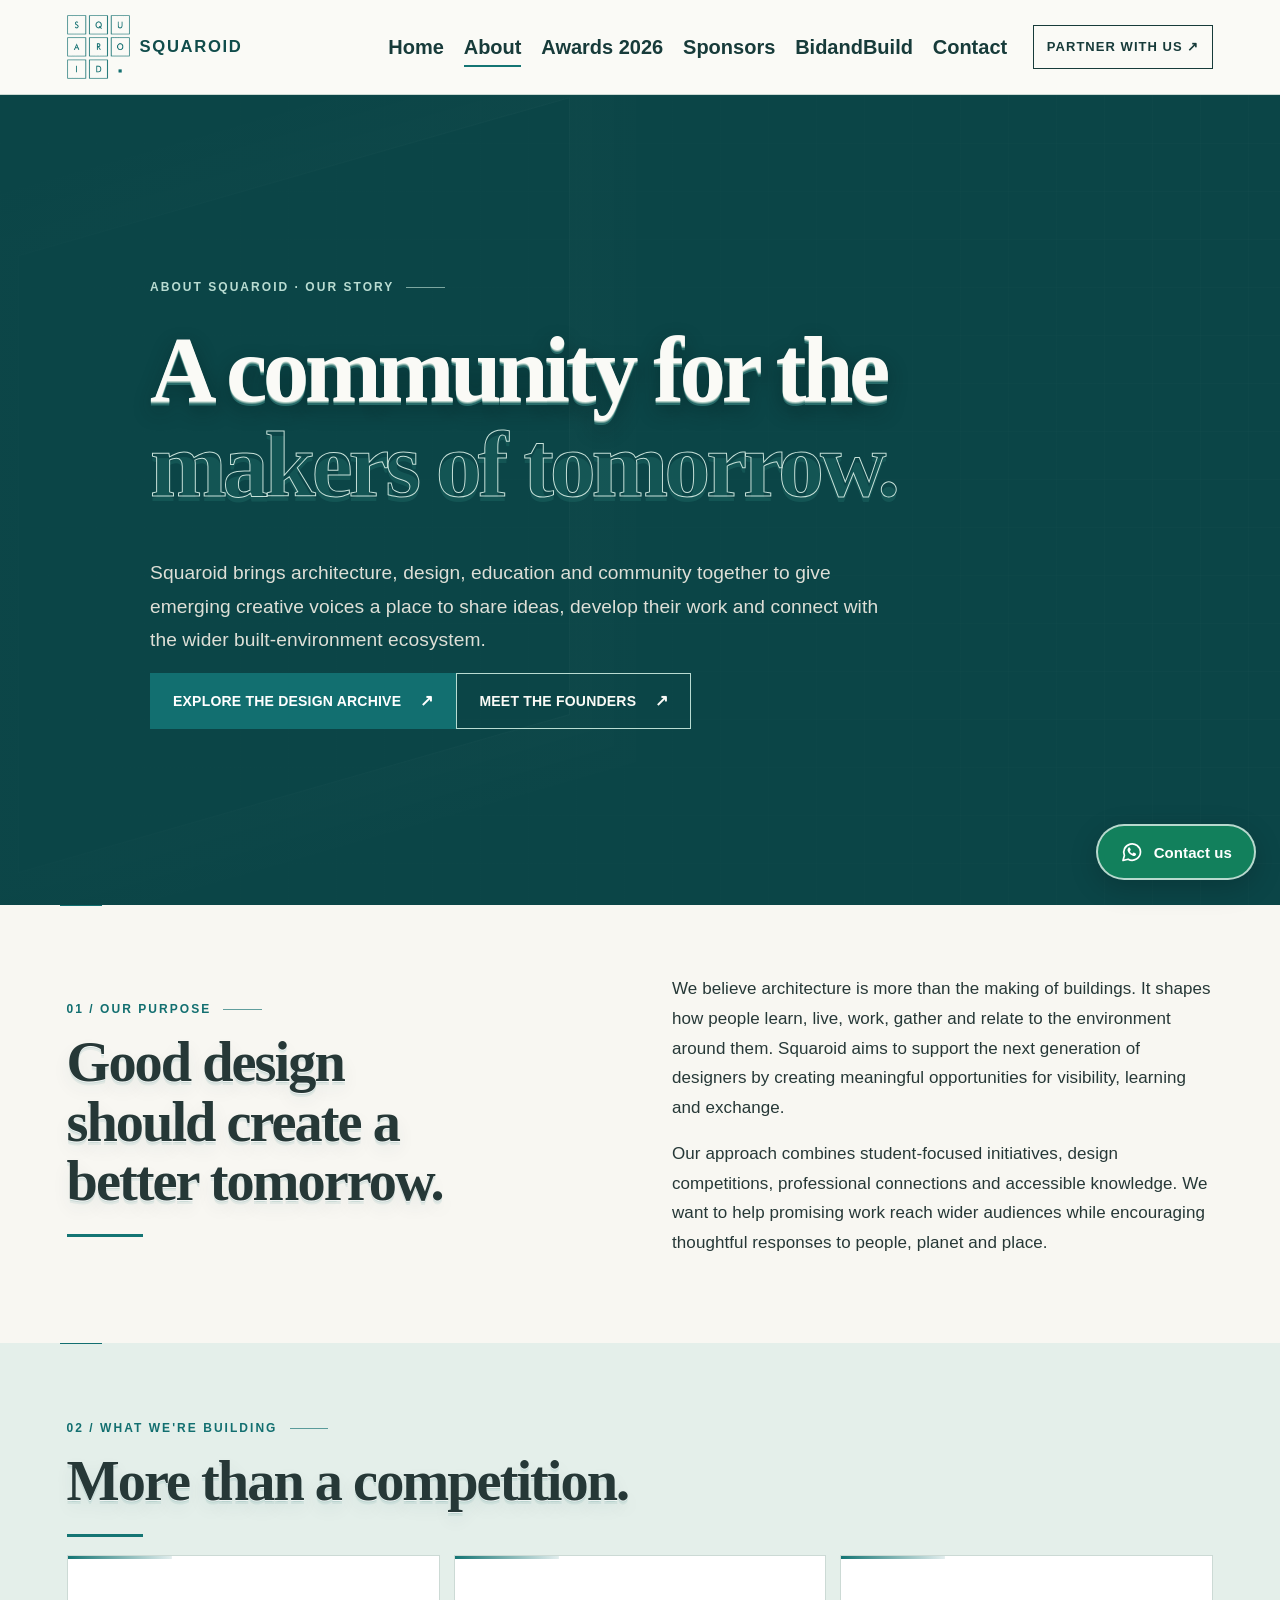
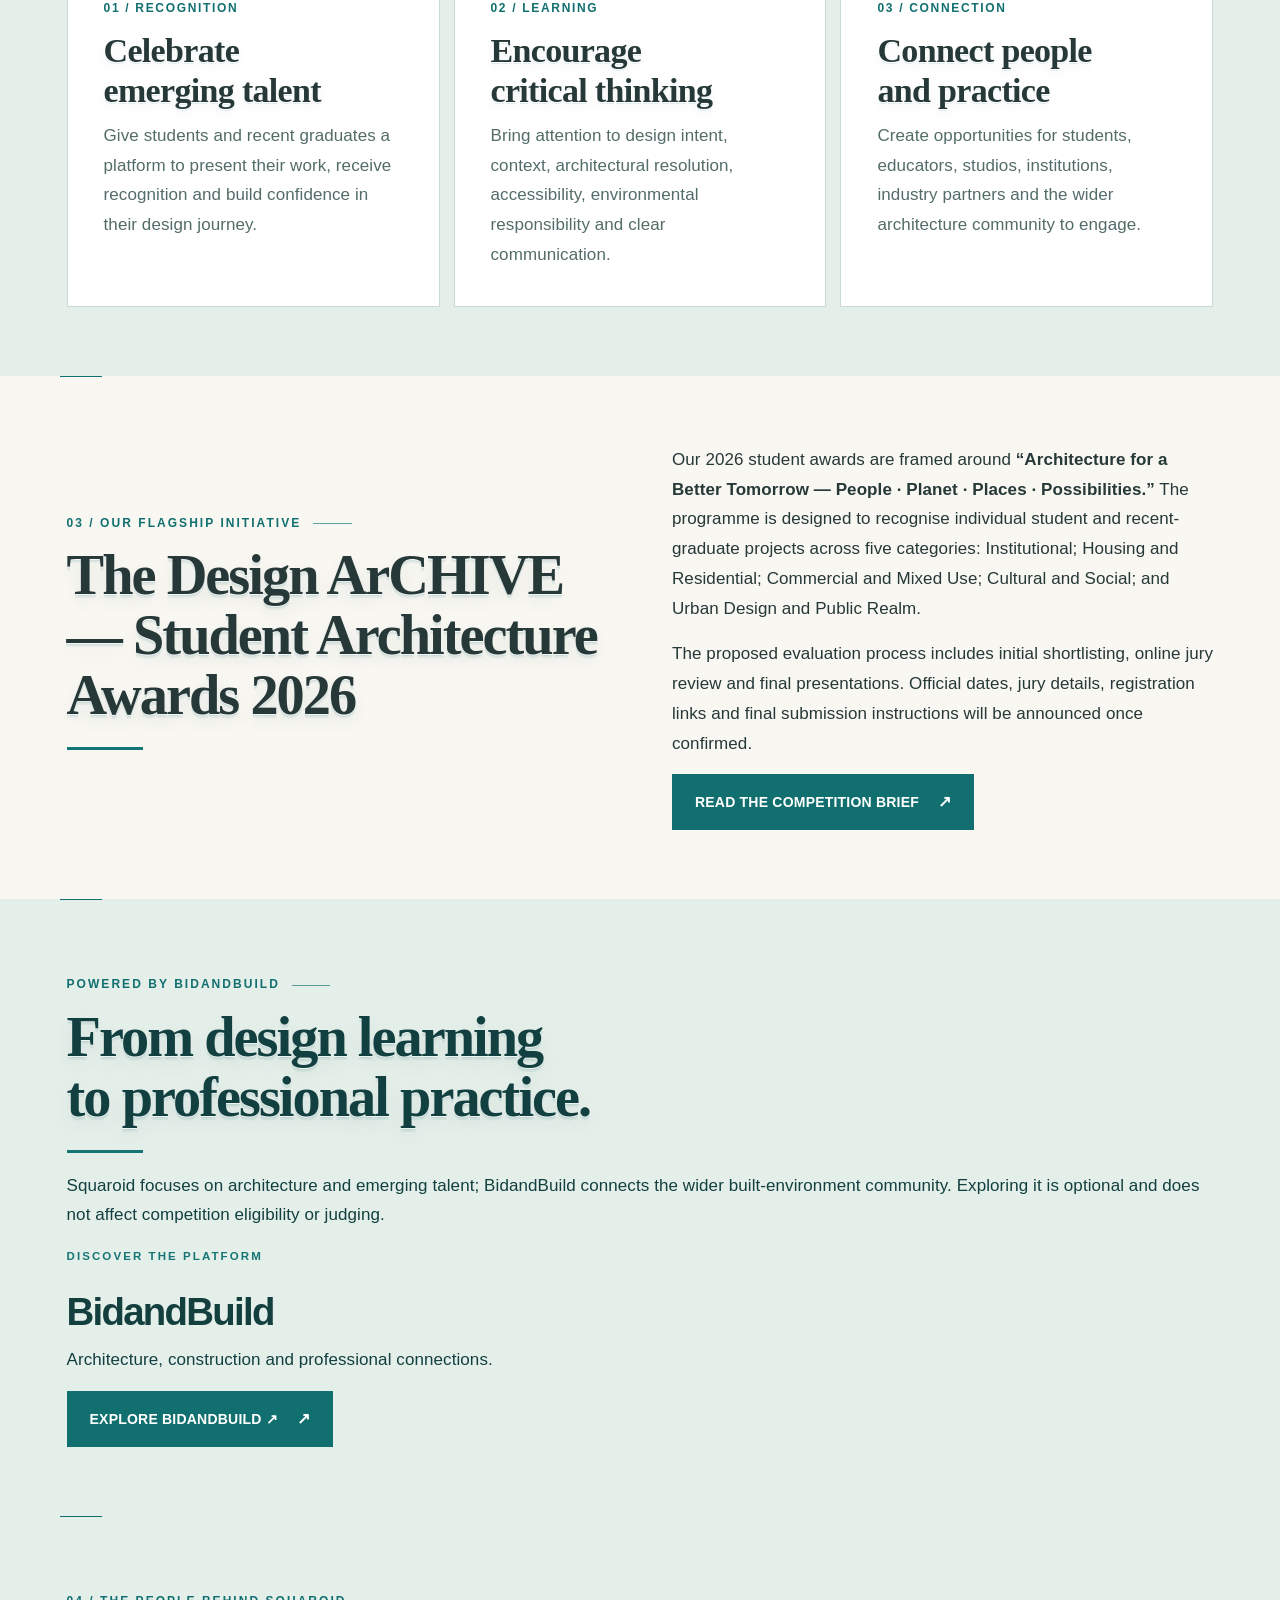
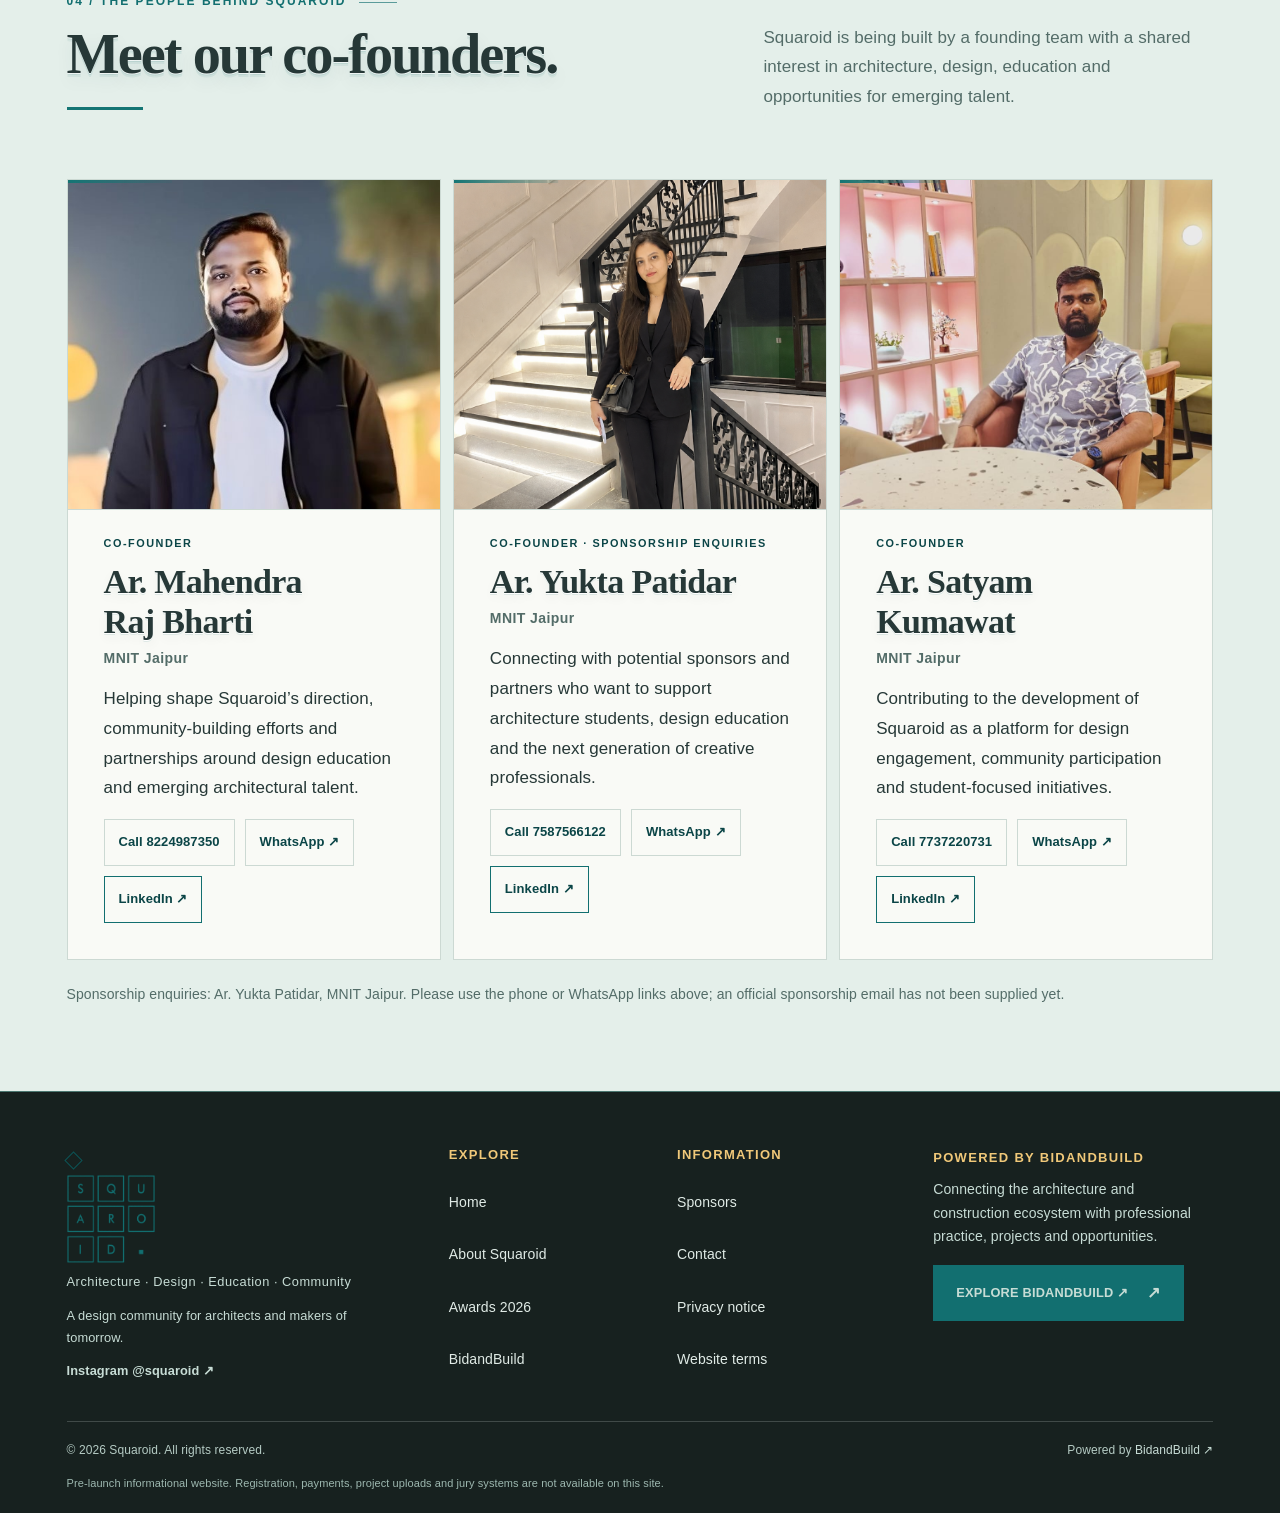
==== commit 06fcbc45: "Shorten site pages and improve mobile readability" ====
--- a/about.html
+++ b/about.html
@@ -1,10 +1,4 @@
 <!doctype html>
-<!DOCTYPE html>
-
-<!DOCTYPE html>
-
-<!DOCTYPE html>
-
 <html lang="en">
 <head>
 <meta charset="utf-8"/><meta content="width=device-width,initial-scale=1" name="viewport"/>
@@ -13,7 +7,7 @@
 <meta content="about Squaroid, architecture community India, architecture student awards, design education, architecture competition India, Squaroid founders" name="keywords"/>
 <meta content="About Squaroid — Architecture, Design and Community" property="og:title"/>
 <meta content="A design community for architects and makers of tomorrow." property="og:description"/>
-<link href="assets/squaroid-favicon.png" rel="icon" type="image/png"/><link href="assets/site.css?v=squaroid-process-faq-20261015" rel="stylesheet"/>
+<link href="assets/squaroid-favicon.png" rel="icon" type="image/png"/><link href="assets/site.css?v=squaroid-compact-20261015" rel="stylesheet"/>
 <meta content="Squaroid" property="og:site_name"/><meta content="website" property="og:type"/><meta content="index,follow,max-image-preview:large" name="robots"/><meta content="https://www.squaroid.in/assets/squaroid-official-logo-teal.png" property="og:image"/><meta content="summary_large_image" name="twitter:card"/><meta content="#F8F7F2" name="theme-color"/><link rel="canonical" href="https://www.squaroid.in/about.html"/><meta property="og:url" content="https://www.squaroid.in/about.html"/></head>
 <body>
 <header class="site-header" id="header"><div class="wrap nav" id="nav"><a aria-label="Squaroid home" class="brand squaroid-logo-link" href="index.html"><img alt="Squaroid logo: teal letters in architectural grid boxes" src="assets/squaroid-official-logo-teal.png"/><span class="brand-wordmark">SQUAROID</span></a><nav aria-label="Main navigation" class="nav-links"><a href="index.html">Home</a><a aria-current="page" href="about.html">About</a><a href="competition.html">Awards 2026</a><a href="sponsorship.html">Sponsors</a><a href="bidandbuild.html">BidandBuild</a><a href="contact.html">Contact</a></nav><a class="nav-cta" href="sponsorship.html">Partner with us ↗</a><button aria-expanded="false" aria-label="Open navigation" class="menu" id="menu">☰</button></div></header>
@@ -37,7 +31,7 @@
 <div><div class="eyebrow">03 / Our flagship initiative</div><h2>The Design ArCHIVE — Student Architecture Awards 2026</h2></div>
 <div><p>Our 2026 student awards are framed around <strong>“Architecture for a Better Tomorrow — People · Planet · Places · Possibilities.”</strong> The programme is designed to recognise individual student and recent-graduate projects across five categories: Institutional; Housing and Residential; Commercial and Mixed Use; Cultural and Social; and Urban Design and Public Realm.</p><p>The proposed evaluation process includes initial shortlisting, online jury review and final presentations. Official dates, jury details, registration links and final submission instructions will be announced once confirmed.</p><a class="btn" href="competition.html">Read the Competition Brief</a></div>
 </div></section>
-<section class="section bnb-platform" id="bidandbuild-connection"><div class="wrap bnb-platform-inner"><div><div class="eyebrow">Powered by BidandBuild</div><h2>From design learning to professional practice.</h2><p>Squaroid focuses on architecture, design education, emerging talent and community. BidandBuild provides the wider professional and construction context, connecting people across the built-environment ecosystem.</p><p>This connection is intended to help interested students and emerging professionals discover opportunities beyond the competition. Exploring BidandBuild is optional and does not affect eligibility or judging.</p></div><div class="bnb-card"><span class="bnb-kicker">DISCOVER THE PLATFORM</span><div class="bnb-wordmark">BidandBuild</div><p>Architecture, construction and professional connections.</p><a class="btn" href="https://www.bidandbuild.in/?utm_source=squaroid&amp;utm_medium=website&amp;utm_campaign=brand_awareness" rel="noopener noreferrer" target="_blank">Explore BidandBuild ↗</a></div></div></section>
+<section class="section bnb-platform" id="bidandbuild-connection"><div class="wrap bnb-platform-inner"><div><div class="eyebrow">Powered by BidandBuild</div><h2>From design learning to professional practice.</h2><p>Squaroid focuses on architecture and emerging talent; BidandBuild connects the wider built-environment community. Exploring it is optional and does not affect competition eligibility or judging.</p></div><div class="bnb-card"><span class="bnb-kicker">DISCOVER THE PLATFORM</span><div class="bnb-wordmark">BidandBuild</div><p>Architecture, construction and professional connections.</p><a class="btn" href="https://www.bidandbuild.in/?utm_source=squaroid&amp;utm_medium=website&amp;utm_campaign=brand_awareness" rel="noopener noreferrer" target="_blank">Explore BidandBuild ↗</a></div></div></section>
 <section class="section sponsor-focus" id="founding-team"><div class="wrap">
 <div class="section-head"><div><div class="eyebrow">04 / The people behind Squaroid</div><h2>Meet our co-founders.</h2></div><p>Squaroid is being built by a founding team with a shared interest in architecture, design, education and opportunities for emerging talent.</p></div>
 <div class="team-grid"><article class="contact-card team-card">
@@ -78,7 +72,7 @@
 </article></div>
 <p class="small muted" style="margin-top:22px">Sponsorship enquiries: Ar. Yukta Patidar, MNIT Jaipur. Please use the phone or WhatsApp links above; an official sponsorship email has not been supplied yet.</p>
 </div></section>
-<section class="section"><div class="wrap two-col"><div><div class="eyebrow">05 / Work with us</div><h2>Help make the next opportunity possible.</h2></div><div><p>We welcome conversations with brands, architecture practices, academic institutions, material and technology companies, publishers and organisations interested in supporting design education and emerging talent.</p><p>Partnership formats can be discussed based on shared objectives, appropriate brand visibility, student engagement and the final programme schedule.</p><a class="btn" href="sponsorship.html">Explore Sponsorship</a></div></div></section>
+
 </main>
 <footer class="site-footer"><div class="wrap"><div class="footer-grid">
 <div class="footer-intro"><a aria-label="Squaroid home" class="brand squaroid-footer-logo" href="index.html"><img alt="Squaroid logo" src="assets/squaroid-official-logo-teal.png"/></a><p class="footer-tagline">Architecture · Design · Education · Community</p><p>A design community for architects and makers of tomorrow.</p><a class="footer-social" href="https://www.instagram.com/squaroid/" rel="noopener noreferrer" target="_blank">Instagram @squaroid ↗</a></div>
--- a/assets/site.css
+++ b/assets/site.css
@@ -1067,3 +1067,37 @@
 .faq-answer p { margin:0; font-size:.92rem; }
 .faq-contact { margin:24px 0 0; color:#526a65; }
 .faq-contact a { color:#104c4b; font-weight:700; text-decoration:underline; text-underline-offset:3px; }
+
+/* Compact, consistent header and page rhythm across the site. */
+#header .nav .squaroid-logo-link { width:auto !important; min-width:0 !important; gap:9px !important; flex:0 0 auto !important; }
+#header .nav .squaroid-logo-link img { display:block !important; width:64px !important; height:64px !important; max-width:64px !important; max-height:64px !important; object-fit:contain !important; object-position:center !important; padding:0 !important; background:transparent !important; flex:0 0 64px !important; }
+#header .brand-wordmark { display:inline-block !important; color:#104c4b !important; font-size:clamp(14px,1.3vw,18px) !important; font-weight:800 !important; letter-spacing:.1em !important; line-height:1 !important; white-space:nowrap !important; }
+.section { padding-block:clamp(44px,5.4vw,72px) !important; }
+.banner { padding-block:clamp(34px,4vw,52px) !important; }
+.grid-3 { gap:14px; }
+.submission-detail { margin-top:12px; border-top:1px solid #cbd9d3; }
+.submission-detail summary { padding:10px 24px 8px 0; color:#104c4b; cursor:pointer; font-weight:700; }
+.submission-detail .faq-answer { padding:0 0 8px; }
+.eligibility-detail { margin-top:20px; }
+@media(max-width:900px) {
+  #header .nav .squaroid-logo-link img { width:60px !important; height:60px !important; max-width:60px !important; max-height:60px !important; flex-basis:60px !important; }
+  #header .nav .squaroid-logo-link { gap:8px !important; }
+  #header .brand-wordmark { font-size:15px !important; letter-spacing:.08em !important; }
+}
+@media(max-width:700px) {
+  .section { padding-block:40px !important; }
+  .banner { padding-block:32px !important; }
+  .hero { min-height:62svh; }
+  .hero-content { padding-block:42px !important; }
+  .hero-meta { display:none; }
+  .grid-3 { gap:10px; }
+  .tile,.contact-card,.award,.tier,.time { padding:20px !important; }
+  .faq-intro { margin-bottom:16px !important; }
+  .competition-faq-item summary { padding-block:14px !important; }
+}
+@media(max-width:420px) {
+  #header .nav .squaroid-logo-link { width:auto !important; }
+  #header .nav .squaroid-logo-link img { width:56px !important; height:56px !important; max-width:56px !important; max-height:56px !important; flex-basis:56px !important; }
+  #header .nav > .nav-cta, #header .nav > .btn { display:none !important; }
+  #header .brand-wordmark { font-size:14px !important; letter-spacing:.06em !important; }
+}
